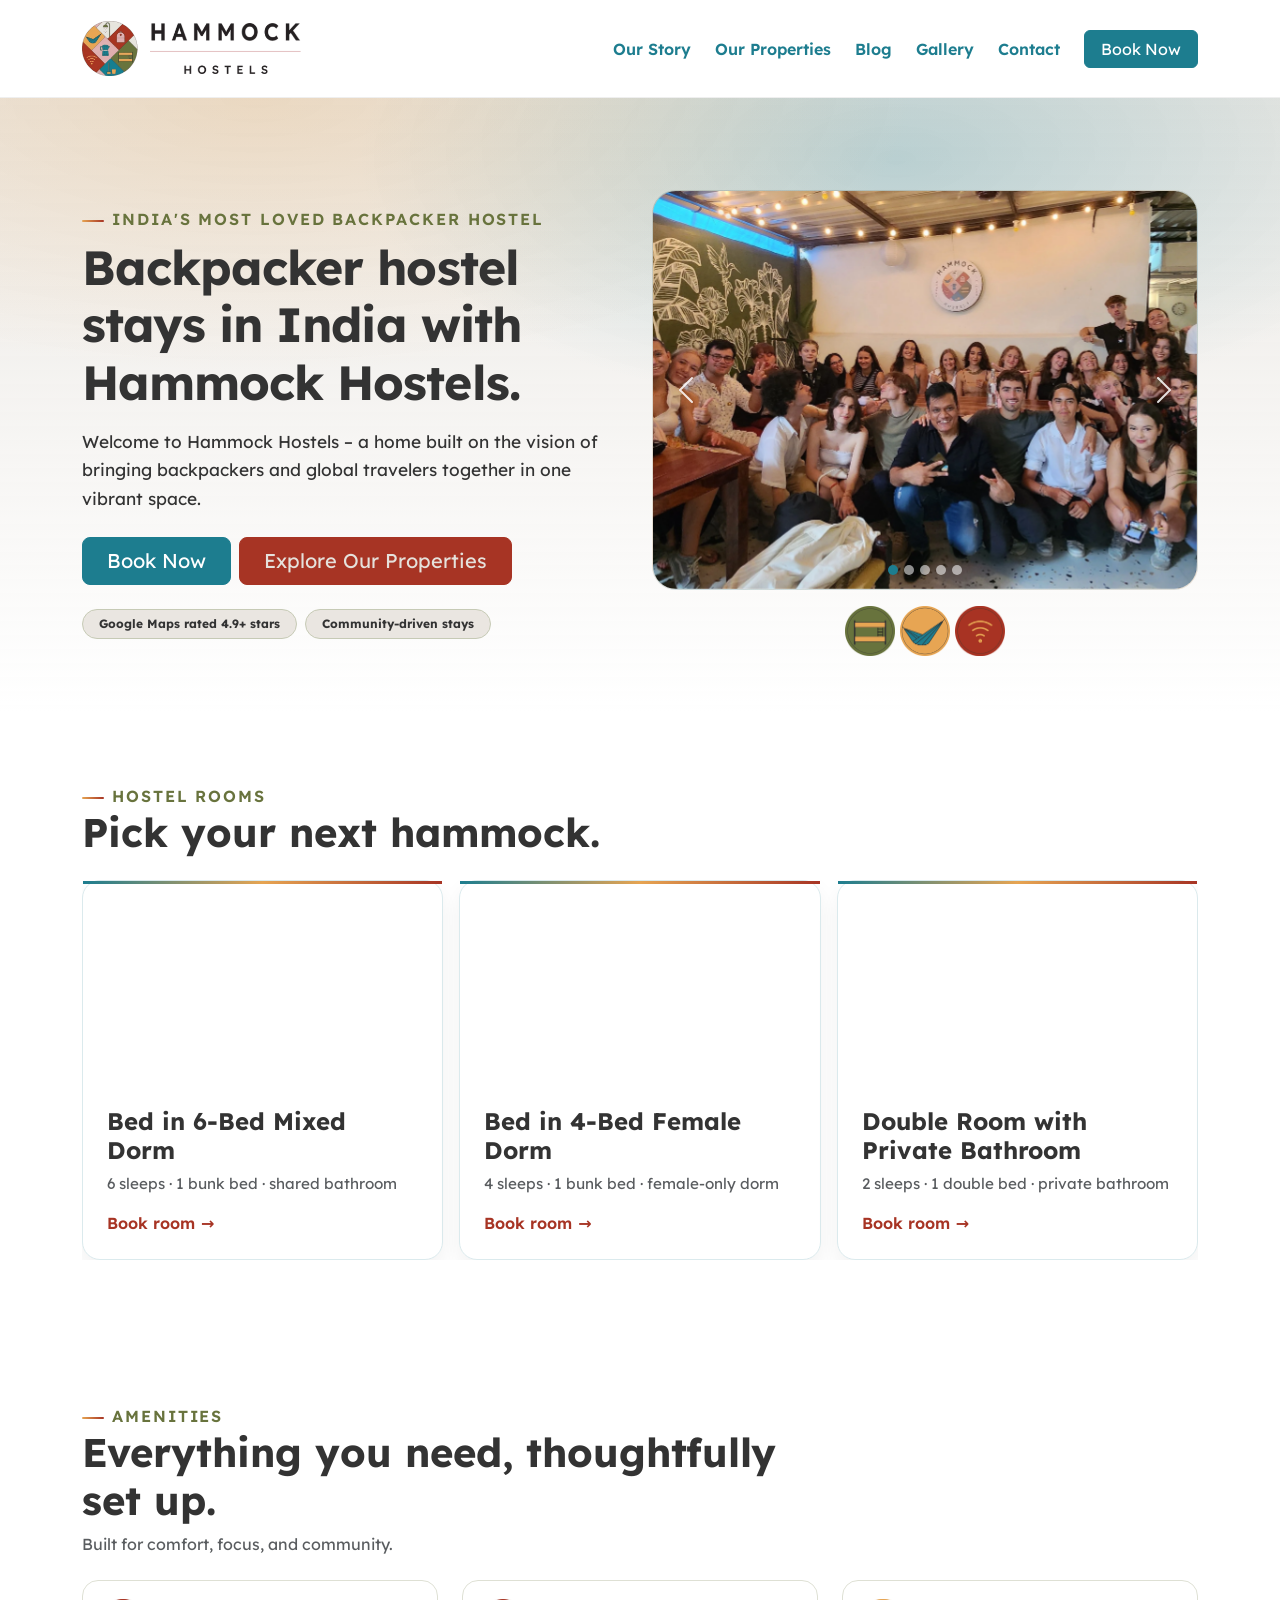
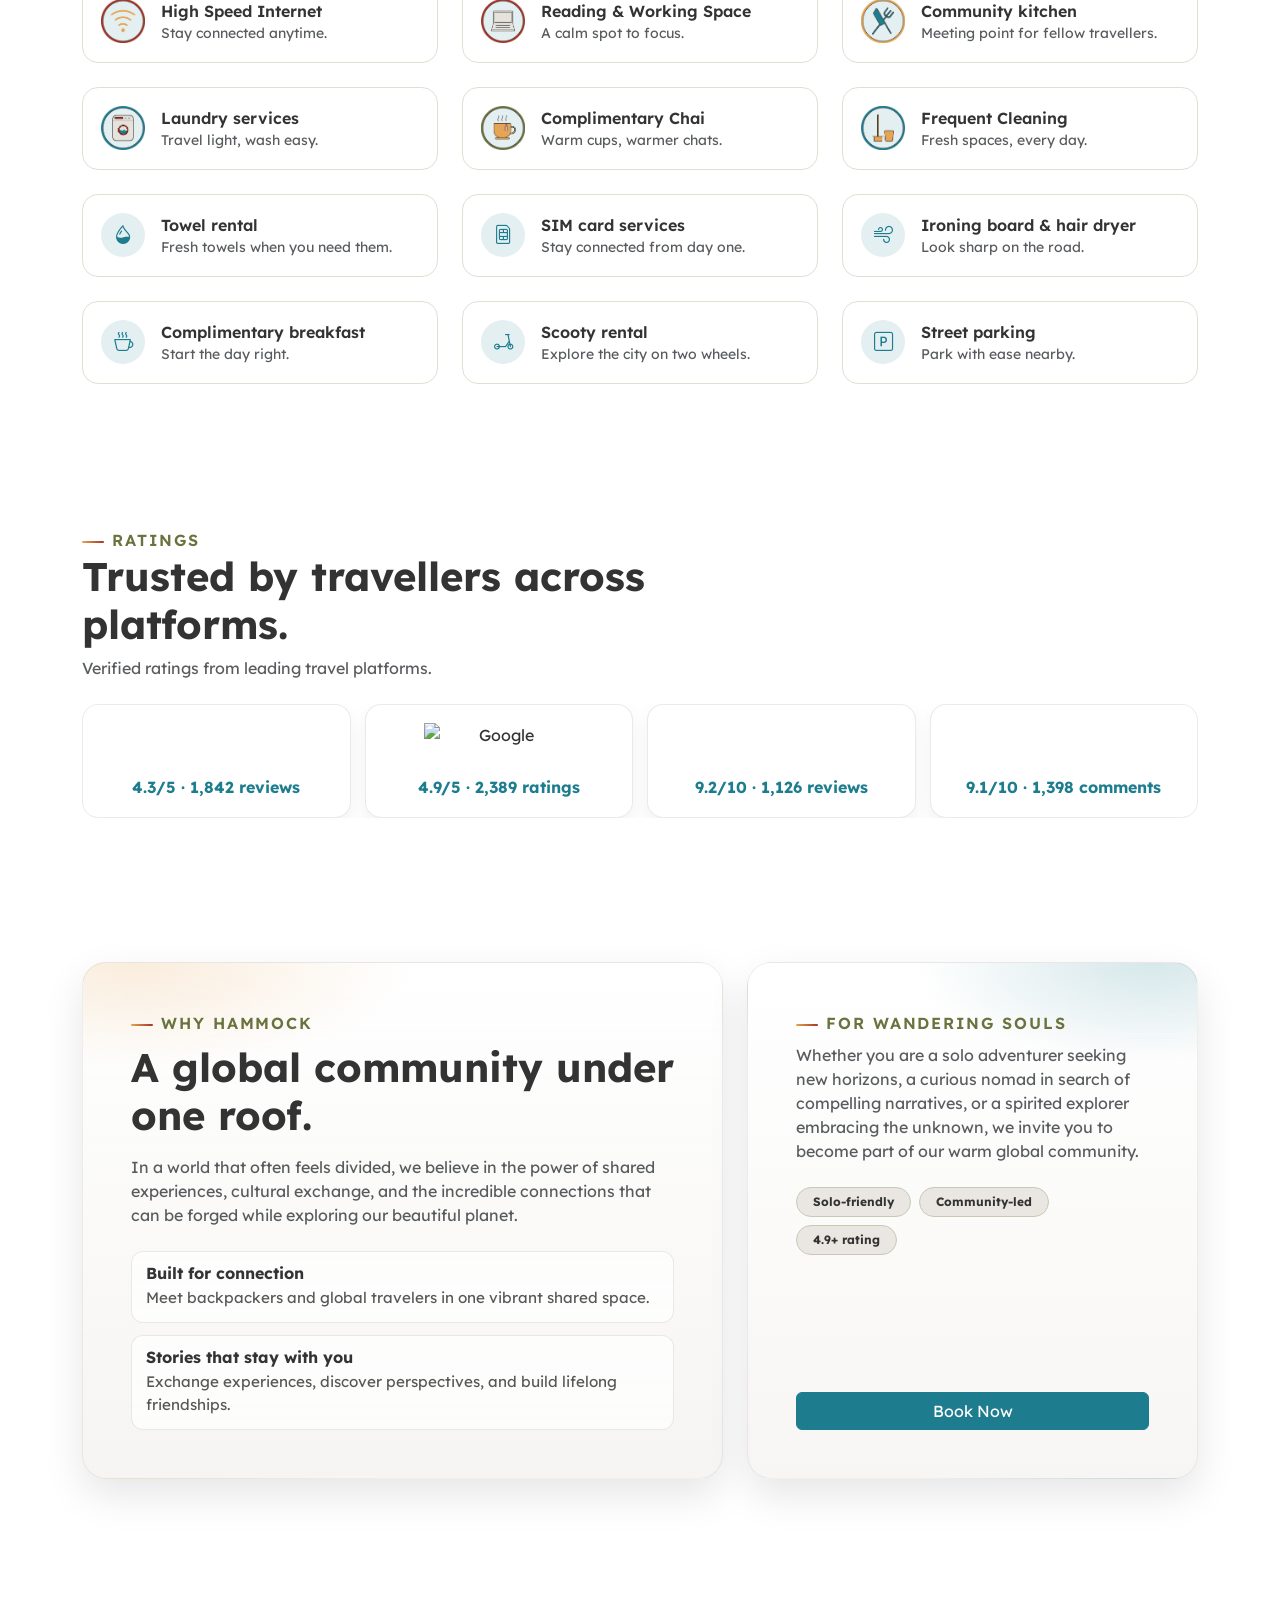
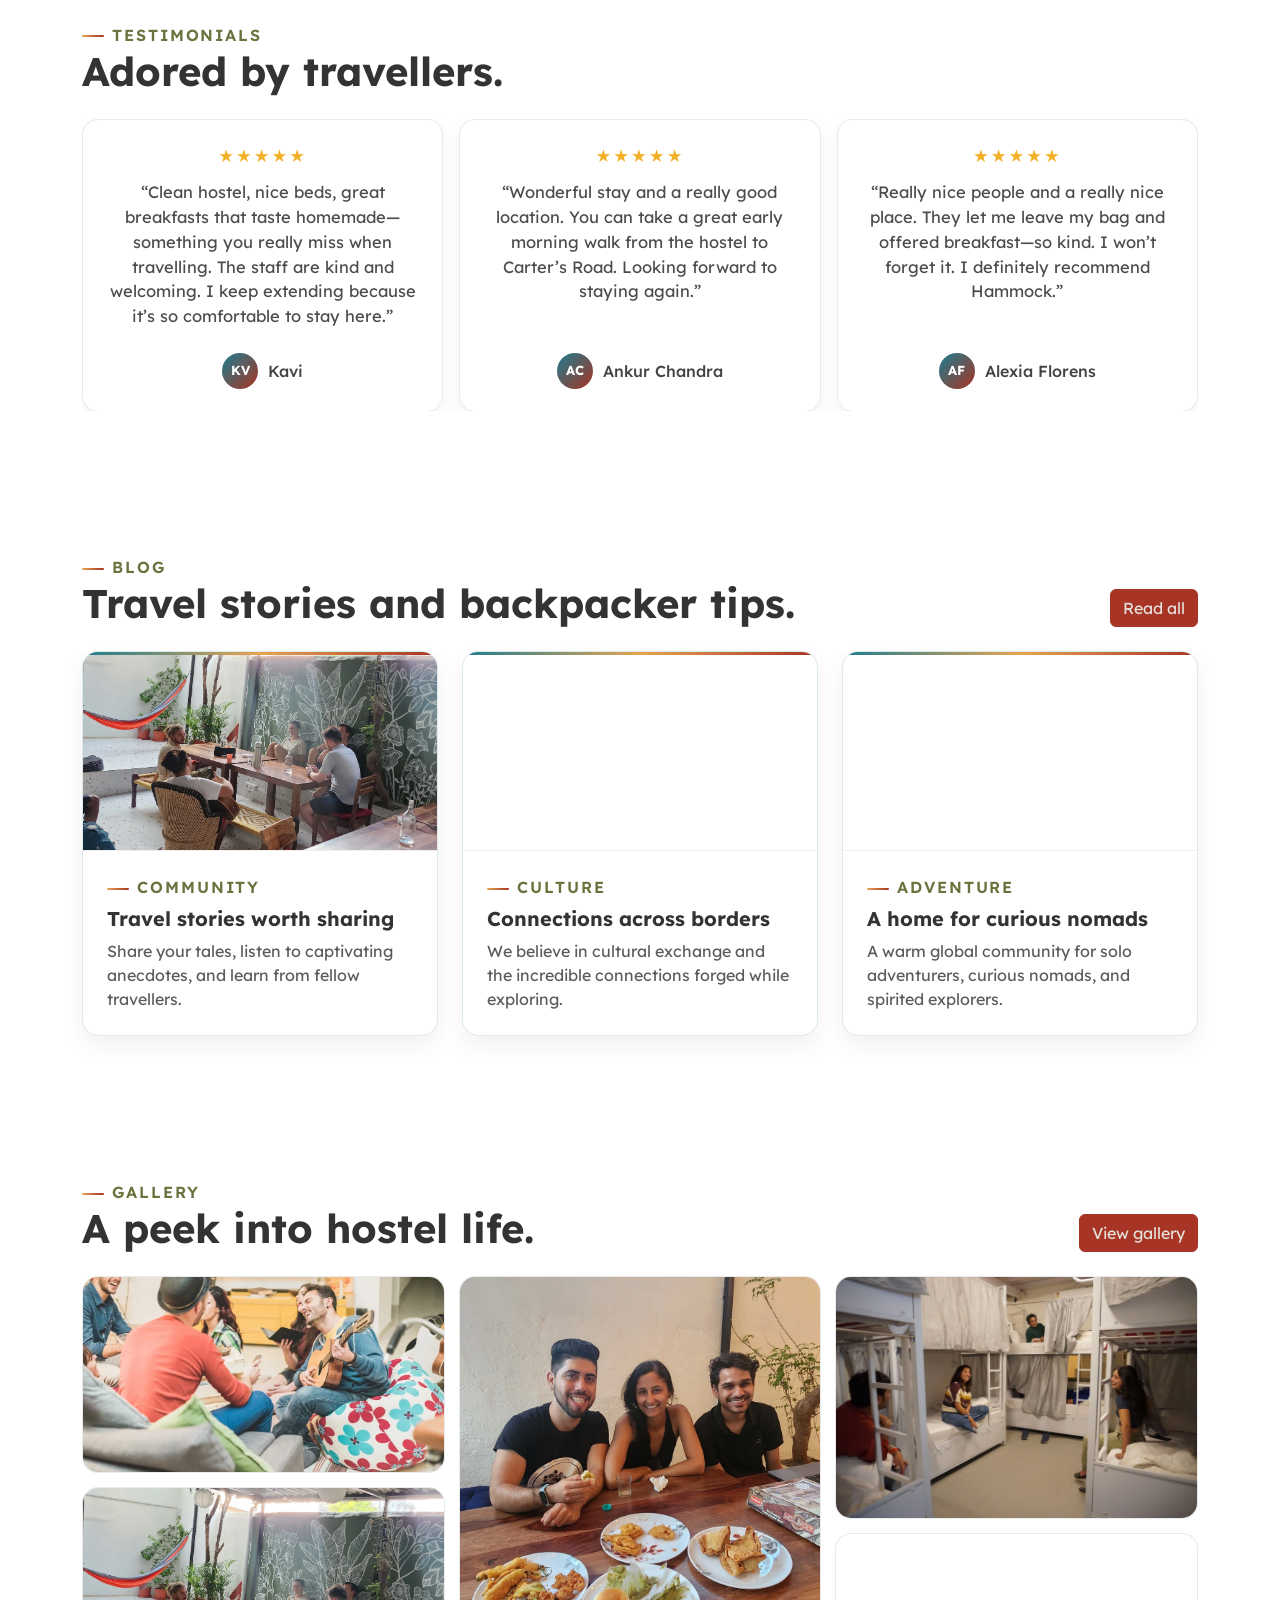
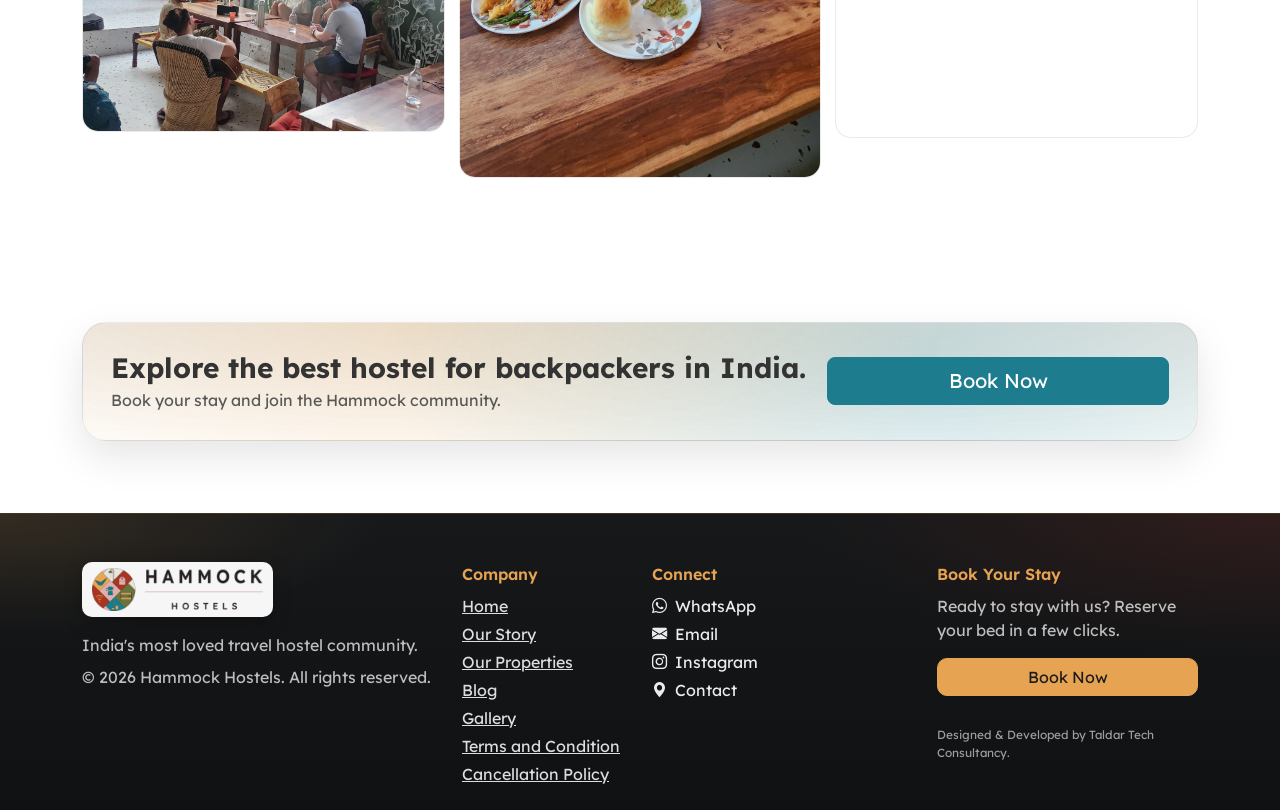
==== index.html @ 1f128ff5 "Implement testimonial slider in index.html for enhanced user engagement; update style.css with new s" ====
<!doctype html>
<html lang="en">
  <head>
    <meta charset="utf-8" />
    <meta name="viewport" content="width=device-width, initial-scale=1" />
    <title>Hammock Hostels | Backpacker Hostel in India</title>
    <meta name="description" content="Stay at Hammock Hostels in India for clean rooms, social spaces, fast Wi-Fi, and a vibrant backpacker community in Jaipur and Mumbai." />

    <link rel="canonical" href="https://hammockhostels.com/" />
    <meta name="robots" content="index, follow" />
    <meta name="author" content="Hammock Hostels" />
    <meta property="og:title" content="Hammock Hostels | Backpacker Hostel in India" />
    <meta property="og:description" content="Stay at Hammock Hostels in India for clean rooms, social spaces, fast Wi-Fi, and a vibrant backpacker community in Jaipur and Mumbai." />
    <meta property="og:type" content="website" />
    <meta property="og:url" content="https://hammockhostels.com/index.html" />
    <meta property="og:image" content="https://hammockhostels.com/assets/logo/hammock-logo-without-letter.png" />
    <meta property="og:site_name" content="Hammock Hostels" />
    <meta name="twitter:card" content="summary_large_image" />
    <meta name="twitter:title" content="Hammock Hostels | Backpacker Hostel in India" />
    <meta name="twitter:description" content="Stay at Hammock Hostels in India for clean rooms, social spaces, fast Wi-Fi, and a vibrant backpacker community in Jaipur and Mumbai." />
    <meta name="twitter:image" content="https://hammockhostels.com/assets/logo/hammock-logo-without-letter.png" />
    <link rel="preload" as="image" href="assets/images/hammock-01.webp" type="image/webp" />


    <link rel="icon" href="assets/logo/hammock-logo-without-letter.png" />
    <link href="https://cdn.jsdelivr.net/npm/bootstrap@5.3.3/dist/css/bootstrap.min.css" rel="stylesheet" />
    <link href="https://cdn.jsdelivr.net/npm/bootstrap-icons@1.11.3/font/bootstrap-icons.min.css" rel="stylesheet" />
    <link href="assets/css/style.css" rel="stylesheet" />
  </head>
  <body class="home-page">
    <nav class="navbar navbar-expand-lg navbar-glass sticky-top">
      <div class="container">
        <a class="navbar-brand d-flex align-items-center gap-2" href="index.html">
          <img loading="lazy" decoding="async" class="brand-logo" src="assets/logo/hammock-logo.png" alt="Hammock Hostels" />
        </a>
        <button class="navbar-toggler" type="button" data-bs-toggle="collapse" data-bs-target="#nav">
          <span class="navbar-toggler-icon"></span>
        </button>
        <div id="nav" class="collapse navbar-collapse">
          <ul class="navbar-nav ms-auto align-items-lg-center gap-lg-2">
            <li class="nav-item"><a class="nav-link" data-nav href="about.html">Our Story</a></li>
            <li class="nav-item"><a class="nav-link" data-nav href="properties.html">Our Properties</a></li>
            <li class="nav-item"><a class="nav-link" data-nav href="blog.html">Blog</a></li>
            <li class="nav-item"><a class="nav-link" data-nav href="gallery.html">Gallery</a></li>
            <li class="nav-item"><a class="nav-link" data-nav href="contact.html">Contact</a></li>
            <li class="nav-item ms-lg-2">
              <a class="btn btn-primary px-3" data-book-now href="https://live.ipms247.com/booking/book-rooms-hammockhostels">Book Now</a>
            </li>
          </ul>
        </div>
      </div>
    </nav>

    <header class="hero">
      <div class="container">
        <div class="row g-4 align-items-center">
          <div class="col-lg-6">
            <div class="section-heading">
              <div class="section-kicker mb-2">India's most loved backpacker hostel</div>
              <h1 class="display-5 fw-bold display-hero mb-3">Backpacker hostel stays in India with Hammock Hostels.</h1>
              <div class="hero-intro mb-4">
                <p class="lead mb-3">
                  Welcome to Hammock Hostels – a home built on the vision of bringing backpackers and global travelers together in one vibrant space.
                </p>
              </div>
              <div class="d-flex flex-wrap gap-2">
                <a class="btn btn-primary btn-lg px-4" data-book-now href="https://live.ipms247.com/booking/book-rooms-hammockhostels">Book Now</a>
                <a class="btn btn-outline-primary btn-lg px-4" href="properties.html">Explore Our Properties</a>
              </div>
              <div class="d-flex flex-wrap gap-2 mt-4">
                <span class="badge rounded-pill badge-soft px-3 py-2">Google Maps rated 4.9+ stars</span>
                <span class="badge rounded-pill badge-soft px-3 py-2">Community-driven stays</span>
              </div>
            </div>
          </div>
          <div class="col-lg-6">
            <div class="hero-media hero-media-carousel">
              <div
                id="heroCarousel"
                class="carousel slide carousel-fade hero-carousel"
                data-hero-carousel
                data-bs-ride="carousel"
                data-bs-interval="5000"
                data-bs-pause="hover"
              >
                <div class="carousel-indicators">
                  <button type="button" data-bs-target="#heroCarousel" data-bs-slide-to="0" class="active" aria-current="true" aria-label="Slide 1"></button>
                  <button type="button" data-bs-target="#heroCarousel" data-bs-slide-to="1" aria-label="Slide 2"></button>
                  <button type="button" data-bs-target="#heroCarousel" data-bs-slide-to="2" aria-label="Slide 3"></button>
                  <button type="button" data-bs-target="#heroCarousel" data-bs-slide-to="3" aria-label="Slide 4"></button>
                  <button type="button" data-bs-target="#heroCarousel" data-bs-slide-to="4" aria-label="Slide 5"></button>
                </div>
                <div class="carousel-inner">
                  <div class="carousel-item active">
                    <img loading="eager" fetchpriority="high" decoding="async" src="assets/images/hammock-01.webp" alt="Travelers at Hammock Hostels common area" />
                  </div>
                  <div class="carousel-item">
                    <img loading="lazy" decoding="async" src="assets/images/hammock-02.webp" alt="Social spaces at Hammock Hostels" />
                  </div>
                  <div class="carousel-item">
                    <img loading="lazy" decoding="async" src="assets/images/hammock-06.webp" alt="Community moments at Hammock Hostels" />
                  </div>
                  <div class="carousel-item">
                    <img loading="lazy" decoding="async" src="assets/images/hammock-14.webp" alt="Backpacker stay at Hammock Hostels Mumbai" />
                  </div>
                  <div class="carousel-item">
                    <img loading="lazy" decoding="async" src="assets/images/hammock-12.webp" alt="Hammock Hostels Jaipur property" />
                  </div>
                </div>
                <button class="carousel-control-prev" type="button" data-bs-target="#heroCarousel" data-bs-slide="prev" aria-label="Previous slide">
                  <span class="carousel-control-prev-icon" aria-hidden="true"></span>
                </button>
                <button class="carousel-control-next" type="button" data-bs-target="#heroCarousel" data-bs-slide="next" aria-label="Next slide">
                  <span class="carousel-control-next-icon" aria-hidden="true"></span>
                </button>
              </div>
            </div>
            <div class="hero-icons">
              <img loading="lazy" decoding="async" src="assets/icons/logo-pack/Asset_11-94598e03-cb6a-4541-b129-468616b7a096.png" alt="" aria-hidden="true" />
              <img loading="lazy" decoding="async" src="assets/icons/logo-pack/Asset_9-e69c7429-95c8-4aff-b048-982363dd1287.png" alt="" aria-hidden="true" />
              <img loading="lazy" decoding="async" src="assets/icons/logo-pack/Asset_1-8004dfca-614c-4bbd-b723-f529a4e9897b.png" alt="" aria-hidden="true" />
            </div>
          </div>
        </div>
      </div>
    </header>

    <section class="section">
      <div class="container">
        <div class="section-heading mb-4">
          <div class="section-kicker">Hostel rooms</div>
          <h2 class="h1 fw-bold mb-0">Pick your next hammock.</h2>
        </div>
        <!--
          FEATURED ROOM CARD (template)
          Duplicate a .room-slide block inside .room-track to add more room types.
          Update: image, title, meta line, and booking link.
        -->
        <div class="room-slider" data-room-slider>
          <div class="room-track">
            <div class="room-slide">
              <article class="card card-soft featured-room-card h-100">
                <div class="property-thumb featured-room-media">
                  <img loading="lazy" decoding="async" src="assets/images/hammock-03.webp" alt="Bed in 6-Bed Mixed Dorm at Hammock Hostels" />
                </div>
                <div class="card-body p-4 d-flex flex-column">
                  <h3 class="h4 fw-bold mb-2">Bed in 6-Bed Mixed Dorm</h3>
                  <p class="featured-room-meta text-muted mb-3">6 sleeps · 1 bunk bed · shared bathroom</p>
                  <div class="mt-auto">
                    <a class="featured-room-link" data-book-now href="https://live.ipms247.com/booking/book-rooms-hammockhostels">Book room</a>
                  </div>
                </div>
              </article>
            </div>
            <div class="room-slide">
              <article class="card card-soft featured-room-card h-100">
                <div class="property-thumb featured-room-media">
                  <img loading="lazy" decoding="async" src="assets/images/hammock-16.webp" alt="Bed in 4-Bed Female Dorm at Hammock Hostels" />
                </div>
                <div class="card-body p-4 d-flex flex-column">
                  <h3 class="h4 fw-bold mb-2">Bed in 4-Bed Female Dorm</h3>
                  <p class="featured-room-meta text-muted mb-3">4 sleeps · 1 bunk bed · female-only dorm</p>
                  <div class="mt-auto">
                    <a class="featured-room-link" data-book-now href="https://live.ipms247.com/booking/book-rooms-hammockhostels">Book room</a>
                  </div>
                </div>
              </article>
            </div>
            <div class="room-slide">
              <article class="card card-soft featured-room-card h-100">
                <div class="property-thumb featured-room-media">
                  <img loading="lazy" decoding="async" src="assets/images/hammock-17.webp" alt="Double Room with Private Bathroom at Hammock Hostels" />
                </div>
                <div class="card-body p-4 d-flex flex-column">
                  <h3 class="h4 fw-bold mb-2">Double Room with Private Bathroom</h3>
                  <p class="featured-room-meta text-muted mb-3">2 sleeps · 1 double bed · private bathroom</p>
                  <div class="mt-auto">
                    <a class="featured-room-link" data-book-now href="https://live.ipms247.com/booking/book-rooms-hammockhostels">Book room</a>
                  </div>
                </div>
              </article>
            </div>
            <div class="room-slide">
              <article class="card card-soft featured-room-card h-100">
                <div class="property-thumb featured-room-media">
                  <img loading="lazy" decoding="async" src="assets/images/hammock-04.webp" alt="Bed in 8-Bed Mixed Dorm at Hammock Hostels" />
                </div>
                <div class="card-body p-4 d-flex flex-column">
                  <h3 class="h4 fw-bold mb-2">Bed in 8-Bed Mixed Dorm</h3>
                  <p class="featured-room-meta text-muted mb-3">8 sleeps · 2 bunk beds · shared bathroom</p>
                  <div class="mt-auto">
                    <a class="featured-room-link" data-book-now href="https://live.ipms247.com/booking/book-rooms-hammockhostels">Book room</a>
                  </div>
                </div>
              </article>
            </div>
            <div class="room-slide">
              <article class="card card-soft featured-room-card h-100">
                <div class="property-thumb featured-room-media">
                  <img loading="lazy" decoding="async" src="assets/images/hammock-08.webp" alt="Twin Room with Shared Bathroom at Hammock Hostels" />
                </div>
                <div class="card-body p-4 d-flex flex-column">
                  <h3 class="h4 fw-bold mb-2">Twin Room with Shared Bathroom</h3>
                  <p class="featured-room-meta text-muted mb-3">2 sleeps · 2 twin beds · shared bathroom</p>
                  <div class="mt-auto">
                    <a class="featured-room-link" data-book-now href="https://live.ipms247.com/booking/book-rooms-hammockhostels">Book room</a>
                  </div>
                </div>
              </article>
            </div>
          </div>
        </div>
      </div>
    </section>

    <section class="section pt-0">
      <div class="container">
        <div class="section-heading mb-4">
          <div class="section-kicker">Amenities</div>
          <h2 class="h1 fw-bold mb-2">Everything you need, thoughtfully set up.</h2>
          <p class="text-muted mb-0">Built for comfort, focus, and community.</p>
        </div>
        <div class="row g-3 g-md-4">
          <div class="col-6 col-lg-4">
            <div class="icon-tile">
              <div class="d-flex gap-3">
                <div class="icon-circle"><img src="assets/icons/wifi.png" alt="" aria-hidden="true" /></div>
                <div>
                  <div class="fw-semibold">High Speed Internet</div>
                  <div class="text-muted small">Stay connected anytime.</div>
                </div>
              </div>
            </div>
          </div>
          <div class="col-6 col-lg-4">
            <div class="icon-tile">
              <div class="d-flex gap-3">
                <div class="icon-circle"><img src="assets/icons/laptop.png" alt="" aria-hidden="true" /></div>
                <div>
                  <div class="fw-semibold">Reading &amp; Working Space</div>
                  <div class="text-muted small">A calm spot to focus.</div>
                </div>
              </div>
            </div>
          </div>
          <div class="col-6 col-lg-4">
            <div class="icon-tile">
              <div class="d-flex gap-3">
                <div class="icon-circle"><img src="assets/icons/kitchen.png" alt="" aria-hidden="true" /></div>
                <div>
                  <div class="fw-semibold">Community kitchen</div>
                  <div class="text-muted small">Meeting point for fellow travellers.</div>
                </div>
              </div>
            </div>
          </div>
          <div class="col-6 col-lg-4">
            <div class="icon-tile">
              <div class="d-flex gap-3">
                <div class="icon-circle"><img src="assets/icons/washing.png" alt="" aria-hidden="true" /></div>
                <div>
                  <div class="fw-semibold">Laundry services</div>
                  <div class="text-muted small">Travel light, wash easy.</div>
                </div>
              </div>
            </div>
          </div>
          <div class="col-6 col-lg-4">
            <div class="icon-tile">
              <div class="d-flex gap-3">
                <div class="icon-circle"><img src="assets/icons/tea.png" alt="" aria-hidden="true" /></div>
                <div>
                  <div class="fw-semibold">Complimentary Chai</div>
                  <div class="text-muted small">Warm cups, warmer chats.</div>
                </div>
              </div>
            </div>
          </div>
          <div class="col-6 col-lg-4">
            <div class="icon-tile">
              <div class="d-flex gap-3">
                <div class="icon-circle"><img src="assets/icons/cleaning.png" alt="" aria-hidden="true" /></div>
                <div>
                  <div class="fw-semibold">Frequent Cleaning</div>
                  <div class="text-muted small">Fresh spaces, every day.</div>
                </div>
              </div>
            </div>
          </div>
          <div class="col-6 col-lg-4">
            <div class="icon-tile">
              <div class="d-flex gap-3">
                <div class="icon-circle" aria-hidden="true"><i class="bi bi-droplet-half"></i></div>
                <div>
                  <div class="fw-semibold">Towel rental</div>
                  <div class="text-muted small">Fresh towels when you need them.</div>
                </div>
              </div>
            </div>
          </div>
          <div class="col-6 col-lg-4">
            <div class="icon-tile">
              <div class="d-flex gap-3">
                <div class="icon-circle" aria-hidden="true"><i class="bi bi-sim"></i></div>
                <div>
                  <div class="fw-semibold">SIM card services</div>
                  <div class="text-muted small">Stay connected from day one.</div>
                </div>
              </div>
            </div>
          </div>
          <div class="col-6 col-lg-4">
            <div class="icon-tile">
              <div class="d-flex gap-3">
                <div class="icon-circle" aria-hidden="true"><i class="bi bi-wind"></i></div>
                <div>
                  <div class="fw-semibold">Ironing board &amp; hair dryer</div>
                  <div class="text-muted small">Look sharp on the road.</div>
                </div>
              </div>
            </div>
          </div>
          <div class="col-6 col-lg-4">
            <div class="icon-tile">
              <div class="d-flex gap-3">
                <div class="icon-circle" aria-hidden="true"><i class="bi bi-cup-hot"></i></div>
                <div>
                  <div class="fw-semibold">Complimentary breakfast</div>
                  <div class="text-muted small">Start the day right.</div>
                </div>
              </div>
            </div>
          </div>
          <div class="col-6 col-lg-4">
            <div class="icon-tile">
              <div class="d-flex gap-3">
                <div class="icon-circle" aria-hidden="true"><i class="bi bi-scooter"></i></div>
                <div>
                  <div class="fw-semibold">Scooty rental</div>
                  <div class="text-muted small">Explore the city on two wheels.</div>
                </div>
              </div>
            </div>
          </div>
          <div class="col-6 col-lg-4">
            <div class="icon-tile">
              <div class="d-flex gap-3">
                <div class="icon-circle" aria-hidden="true"><i class="bi bi-p-square"></i></div>
                <div>
                  <div class="fw-semibold">Street parking</div>
                  <div class="text-muted small">Park with ease nearby.</div>
                </div>
              </div>
            </div>
          </div>
        </div>
      </div>
    </section>

    <section class="section pt-0">
      <div class="container">
        <div class="section-heading mb-4">
          <div class="section-kicker">Ratings</div>
          <h2 class="h1 fw-bold mb-2">Trusted by travellers across platforms.</h2>
          <p class="text-muted mb-0">Verified ratings from leading travel platforms.</p>
        </div>
        <div class="rating-slider" data-rating-slider>
          <div class="rating-track">
            <article class="rating-item">
              <img loading="lazy" decoding="async" src="assets/rating/mmt.png" alt="MakeMyTrip" />
              <p><strong>4.3/5</strong> · 1,842 reviews</p>
            </article>
            <article class="rating-item">
              <img loading="lazy" decoding="async" src="assets/rating/google.png" alt="Google" />
              <p><strong>4.9/5</strong> · 2,389 ratings</p>
            </article>
            <article class="rating-item">
              <img loading="lazy" decoding="async" src="assets/rating/hw.png" alt="Hostelworld" />
              <p><strong>9.2/10</strong> · 1,126 reviews</p>
            </article>
            <article class="rating-item">
              <img loading="lazy" decoding="async" src="assets/rating/bookingcom.png" alt="Booking.com" />
              <p><strong>9.1/10</strong> · 1,398 comments</p>
            </article>
            <article class="rating-item">
              <img loading="lazy" decoding="async" src="assets/rating/agoda.png" alt="Agoda" />
              <p><strong>8.3/10</strong> · 972 reviews</p>
            </article>
            <article class="rating-item">
              <img loading="lazy" decoding="async" src="assets/rating/expedia.png" alt="Expedia" />
              <p><strong>9.6/10</strong> · 460 notes</p>
            </article>
            <article class="rating-item">
              <img loading="lazy" decoding="async" src="assets/rating/goibibo.png" alt="Goibibo" />
              <p><strong>4.7/5</strong> · 1,074 ratings</p>
            </article>
            <article class="rating-item">
              <img loading="lazy" decoding="async" src="assets/rating/tripadvisor.png" alt="Tripadvisor" />
              <p><strong>4.5/5</strong> · 836 reviews</p>
            </article>
          </div>
        </div>
      </div>
    </section>

    <section class="section pt-0">
      <div class="container">
        <div class="row g-4">
          <div class="col-lg-7">
            <div class="hero-card p-4 p-lg-5 why-hammock-main h-100">
              <div class="section-kicker mb-2">Why Hammock</div>
              <h2 class="h1 fw-bold mb-3">A global community under one roof.</h2>
              <p class="text-muted mb-4">
                In a world that often feels divided, we believe in the power of shared experiences, cultural exchange,
                and the incredible connections that can be forged while exploring our beautiful planet.
              </p>
              <div class="why-hammock-points">
                <div class="why-point">
                  <h3 class="h6 fw-bold mb-1">Built for connection</h3>
                  <p class="mb-0">Meet backpackers and global travelers in one vibrant shared space.</p>
                </div>
                <div class="why-point">
                  <h3 class="h6 fw-bold mb-1">Stories that stay with you</h3>
                  <p class="mb-0">Exchange experiences, discover perspectives, and build lifelong friendships.</p>
                </div>
              </div>
            </div>
          </div>
          <div class="col-lg-5">
            <div class="hero-card p-4 p-lg-5 why-hammock-side h-100 d-flex flex-column">
              <div class="section-kicker mb-2">For wandering souls</div>
              <p class="text-muted mb-4">
                Whether you are a solo adventurer seeking new horizons, a curious nomad in search of compelling narratives,
                or a spirited explorer embracing the unknown, we invite you to become part of our warm global community.
              </p>
              <div class="why-hammock-badges mb-4">
                <span class="badge rounded-pill badge-soft px-3 py-2">Solo-friendly</span>
                <span class="badge rounded-pill badge-soft px-3 py-2">Community-led</span>
                <span class="badge rounded-pill badge-soft px-3 py-2">4.9+ rating</span>
              </div>
              <div class="mt-auto">
                <a class="btn btn-primary w-100" data-book-now href="https://live.ipms247.com/booking/book-rooms-hammockhostels">Book Now</a>
              </div>
            </div>
          </div>
        </div>
      </div>
    </section>

    <section class="section pt-0">
      <div class="container">
        <div class="d-flex align-items-end justify-content-between gap-3 mb-4">
          <div class="section-heading">
            <div class="section-kicker">Testimonials</div>
            <h2 class="h1 fw-bold mb-0">Adored by travellers.</h2>
          </div>
        </div>
        <div class="testimonial-slider" data-testimonial-slider>
          <div class="testimonial-track">
            <article class="testimonial-slide">
              <div class="testimonial-card h-100">
                <div class="testimonial-stars" aria-label="5 out of 5 stars">★★★★★</div>
                <p class="testimonial-quote mb-4">“Clean hostel, nice beds, great breakfasts that taste homemade—something you really miss when travelling. The staff are kind and welcoming. I keep extending because it’s so comfortable to stay here.”</p>
                <div class="testimonial-person">
                  <span class="testimonial-avatar">KV</span>
                  <span class="testimonial-name">Kavi</span>
                </div>
              </div>
            </article>
            <article class="testimonial-slide">
              <div class="testimonial-card h-100">
                <div class="testimonial-stars" aria-label="5 out of 5 stars">★★★★★</div>
                <p class="testimonial-quote mb-4">“Wonderful stay and a really good location. You can take a great early morning walk from the hostel to Carter’s Road. Looking forward to staying again.”</p>
                <div class="testimonial-person">
                  <span class="testimonial-avatar">AC</span>
                  <span class="testimonial-name">Ankur Chandra</span>
                </div>
              </div>
            </article>
            <article class="testimonial-slide">
              <div class="testimonial-card h-100">
                <div class="testimonial-stars" aria-label="5 out of 5 stars">★★★★★</div>
                <p class="testimonial-quote mb-4">“Really nice people and a really nice place. They let me leave my bag and offered breakfast—so kind. I won’t forget it. I definitely recommend Hammock.”</p>
                <div class="testimonial-person">
                  <span class="testimonial-avatar">AF</span>
                  <span class="testimonial-name">Alexia Florens</span>
                </div>
              </div>
            </article>
            <article class="testimonial-slide">
              <div class="testimonial-card h-100">
                <div class="testimonial-stars" aria-label="5 out of 5 stars">★★★★★</div>
                <p class="testimonial-quote mb-4">“Perfect for solo travellers. Met people from five countries in one evening at the common area. Felt safe, clean, and genuinely social without being loud.”</p>
                <div class="testimonial-person">
                  <span class="testimonial-avatar">SM</span>
                  <span class="testimonial-name">Sarah Mitchell</span>
                </div>
              </div>
            </article>
            <article class="testimonial-slide">
              <div class="testimonial-card h-100">
                <div class="testimonial-stars" aria-label="5 out of 5 stars">★★★★★</div>
                <p class="testimonial-quote mb-4">“Beds are comfy, Wi-Fi is fast, and the kitchen is a real meeting point. Staff helped me plan a day trip to Amer Fort—super helpful team.”</p>
                <div class="testimonial-person">
                  <span class="testimonial-avatar">MR</span>
                  <span class="testimonial-name">Marco Rossi</span>
                </div>
              </div>
            </article>
            <article class="testimonial-slide">
              <div class="testimonial-card h-100">
                <div class="testimonial-stars" aria-label="5 out of 5 stars">★★★★★</div>
                <p class="testimonial-quote mb-4">“Stayed in Jaipur for a week and loved the vibe. Chai in the morning, easy check-in, and a calm reading corner when I needed to work remotely.”</p>
                <div class="testimonial-person">
                  <span class="testimonial-avatar">PS</span>
                  <span class="testimonial-name">Priya Sharma</span>
                </div>
              </div>
            </article>
            <article class="testimonial-slide">
              <div class="testimonial-card h-100">
                <div class="testimonial-stars" aria-label="5 out of 5 stars">★★★★★</div>
                <p class="testimonial-quote mb-4">“One of the best hostel experiences in India. Spotless dorms, thoughtful amenities, and a team that actually cares about guests. Will book again.”</p>
                <div class="testimonial-person">
                  <span class="testimonial-avatar">JL</span>
                  <span class="testimonial-name">James Liu</span>
                </div>
              </div>
            </article>
            <article class="testimonial-slide">
              <div class="testimonial-card h-100">
                <div class="testimonial-stars" aria-label="5 out of 5 stars">★★★★★</div>
                <p class="testimonial-quote mb-4">“Great value for Mumbai. Close to the coast, easy to meet fellow backpackers, and laundry service saved my trip after a long train journey.”</p>
                <div class="testimonial-person">
                  <span class="testimonial-avatar">EV</span>
                  <span class="testimonial-name">Elena Vasquez</span>
                </div>
              </div>
            </article>
          </div>
        </div>
      </div>
    </section>

    <section class="section pt-0">
      <div class="container">
        <div class="d-flex align-items-end justify-content-between gap-3 mb-4">
          <div class="section-heading">
            <div class="section-kicker">Blog</div>
            <h2 class="h1 fw-bold mb-0">Travel stories and backpacker tips.</h2>
          </div>
          <a class="btn btn-outline-primary d-none d-md-inline-flex" href="blog.html">Read all</a>
        </div>
        <div class="row g-4">
          <div class="col-md-4">
            <a class="blog-preview-link" href="blog-wandering-souls.html">
              <article class="card card-soft h-100 blog-preview-card">
                <div class="blog-thumb">
                  <img loading="lazy" decoding="async" src="assets/images/hammock-03.webp" alt="Community blog preview" />
                </div>
                <div class="card-body p-4">
                  <div class="section-kicker mb-2">Community</div>
                  <h3 class="h5 fw-bold">Travel stories worth sharing</h3>
                  <p class="text-muted mb-0">Share your tales, listen to captivating anecdotes, and learn from fellow travellers.</p>
                </div>
              </article>
            </a>
          </div>
          <div class="col-md-4">
            <a class="blog-preview-link" href="blog-shared-experiences.html">
              <article class="card card-soft h-100 blog-preview-card">
                <div class="blog-thumb">
                  <img loading="lazy" decoding="async" src="assets/images/hammock-04.webp" alt="Culture blog preview" />
                </div>
                <div class="card-body p-4">
                  <div class="section-kicker mb-2">Culture</div>
                  <h3 class="h5 fw-bold">Connections across borders</h3>
                  <p class="text-muted mb-0">We believe in cultural exchange and the incredible connections forged while exploring.</p>
                </div>
              </article>
            </a>
          </div>
          <div class="col-md-4">
            <a class="blog-preview-link" href="blog-stories-worth-telling.html">
              <article class="card card-soft h-100 blog-preview-card">
                <div class="blog-thumb">
                  <img loading="lazy" decoding="async" src="assets/images/hammock-05.webp" alt="Adventure blog preview" />
                </div>
                <div class="card-body p-4">
                  <div class="section-kicker mb-2">Adventure</div>
                  <h3 class="h5 fw-bold">A home for curious nomads</h3>
                  <p class="text-muted mb-0">A warm global community for solo adventurers, curious nomads, and spirited explorers.</p>
                </div>
              </article>
            </a>
          </div>
        </div>
        <div class="d-md-none mt-4">
          <a class="btn btn-outline-primary w-100" href="blog.html">Read all posts</a>
        </div>
      </div>
    </section>

    <section class="section pt-0">
      <div class="container">
        <div class="d-flex align-items-end justify-content-between gap-3 mb-4">
          <div class="section-heading">
            <div class="section-kicker">Gallery</div>
            <h2 class="h1 fw-bold mb-0">A peek into hostel life.</h2>
          </div>
          <a class="btn btn-outline-primary d-none d-md-inline-flex" href="gallery.html">View gallery</a>
        </div>
        <div class="home-gallery-smart">
          <figure class="home-gallery-item">
            <a class="gallery-clickable" href="assets/images/hammock-02.webp" data-gallery-item data-gallery-group="home" data-gallery-alt="Hammock Hostels gallery moment">
              <img loading="lazy" decoding="async" src="assets/images/hammock-02.webp" alt="Hammock Hostels gallery moment" />
            </a>
          </figure>
          <figure class="home-gallery-item">
            <a class="gallery-clickable" href="assets/images/hammock-03.webp" data-gallery-item data-gallery-group="home" data-gallery-alt="Hammock Hostels gallery moment">
              <img loading="lazy" decoding="async" src="assets/images/hammock-03.webp" alt="Hammock Hostels gallery moment" />
            </a>
          </figure>
          <figure class="home-gallery-item">
            <a class="gallery-clickable" href="assets/images/hammock-05.webp" data-gallery-item data-gallery-group="home" data-gallery-alt="Hammock Hostels gallery moment">
              <img loading="lazy" decoding="async" src="assets/images/hammock-05.webp" alt="Hammock Hostels gallery moment" />
            </a>
          </figure>
          <figure class="home-gallery-item">
            <a class="gallery-clickable" href="assets/images/hammock-06.webp" data-gallery-item data-gallery-group="home" data-gallery-alt="Hammock Hostels gallery moment">
              <img loading="lazy" decoding="async" src="assets/images/hammock-06.webp" alt="Hammock Hostels gallery moment" />
            </a>
          </figure>
          <figure class="home-gallery-item">
            <a class="gallery-clickable" href="assets/images/hammock-04.webp" data-gallery-item data-gallery-group="home" data-gallery-alt="Hammock Hostels gallery moment">
              <img loading="lazy" decoding="async" src="assets/images/hammock-04.webp" alt="Hammock Hostels gallery moment" />
            </a>
          </figure>
        </div>
        <div class="d-md-none mt-4">
          <a class="btn btn-outline-primary w-100" href="gallery.html">View gallery</a>
        </div>
      </div>
    </section>

    <section class="section pt-0">
      <div class="container">
        <div class="cta-band">
          <div class="row g-3 align-items-center">
            <div class="col-lg-8">
              <h2 class="h3 fw-bold mb-1">Explore the best hostel for backpackers in India.</h2>
              <p class="text-muted mb-0">Book your stay and join the Hammock community.</p>
            </div>
            <div class="col-lg-4 text-lg-end">
              <a class="btn btn-primary btn-lg w-100 w-lg-auto px-4" data-book-now href="https://live.ipms247.com/booking/book-rooms-hammockhostels">Book Now</a>
            </div>
          </div>
        </div>
      </div>
    </section>
    <footer class="pt-5 pb-4">
      <div class="container">
        <div class="row g-4 align-items-start footer-grid">
          <div class="col-lg-4">
            <img loading="lazy" decoding="async" class="footer-logo" src="assets/logo/hammock-logo.png" alt="Hammock Hostels" />
            <p class="mt-3 mb-2 fineprint">India's most loved travel hostel community.</p>
            <p class="mb-0 fineprint">© <span data-current-year></span> Hammock Hostels. All rights reserved.</p>
          </div>

          <div class="col-6 col-md-4 col-lg-2">
            <div class="fw-semibold mb-2">Company</div>
            <div class="d-grid gap-1">
              <a href="index.html">Home</a>
              <a href="about.html">Our Story</a>
              <a href="properties.html">Our Properties</a>
              <a href="blog.html">Blog</a>
              <a href="gallery.html">Gallery</a>
              <a href="terms-and-conditions.html">Terms and Condition</a>
              <a href="cancellation-policy.html">Cancellation Policy</a>
            </div>
          </div>

          <div class="col-6 col-md-4 col-lg-3">
            <div class="fw-semibold mb-2">Connect</div>
            <div class="d-grid gap-1 footer-social-links">
              <a href="https://wa.me/+919152216941" target="_blank" rel="noopener noreferrer"><i class="bi bi-whatsapp me-2" aria-hidden="true"></i>WhatsApp</a>
              <a href="mailto:hello@hammockhostels.com"><i class="bi bi-envelope-fill me-2" aria-hidden="true"></i>Email</a>
              <a href="https://www.instagram.com/hammock.hostels?igsh=cXl5Z3djZmlzbGJj" target="_blank" rel="noopener noreferrer"><i class="bi bi-instagram me-2" aria-hidden="true"></i>Instagram</a>
              <a href="contact.html"><i class="bi bi-geo-alt-fill me-2" aria-hidden="true"></i>Contact</a>
            </div>
          </div>

          <div class="col-md-4 col-lg-3">
            <div class="fw-semibold mb-2">Book Your Stay</div>
            <p class="fineprint mb-3">Ready to stay with us? Reserve your bed in a few clicks.</p>
            <a class="btn btn-primary w-100" data-book-now href="https://live.ipms247.com/booking/book-rooms-hammockhostels">Book Now</a>
            <a class="fineprint d-inline-block text-decoration-none" href="https://taldartechconsultancy.com" target="_blank" rel="noopener noreferrer">Designed &amp; Developed by Taldar Tech Consultancy.</a>
          </div>
        </div>
      </div>
    </footer>

    <script src="https://cdn.jsdelivr.net/npm/bootstrap@5.3.3/dist/js/bootstrap.bundle.min.js"></script>
    <script src="assets/js/main.js"></script>
  </body>
</html>
---- assets/css/style.css ----
/* Hammock Hostels — static Bootstrap theme layer */

:root{
  --color-primary:#1D7D8F;
  --color-olive:#68733D;
  --color-rust:#A73424;
  --color-sand:#E6A452;
  --color-cream:#E5E1DB;
  --color-charcoal:#333333;

  --bs-body-color: var(--color-charcoal);
  --bs-body-bg: #fff;

  --shadow-soft: 0 16px 40px rgba(0,0,0,.10);
  --radius-lg: 24px;
  --radius-md: 16px;
  --radius-sm: 12px;
}

@font-face{
  font-family:"Lexend Deca";
  src:url("../fonts/lexend-deca/LexendDeca-Regular.ttf") format("truetype");
  font-weight:400;
  font-style:normal;
  font-display:swap;
}
@font-face{
  font-family:"Lexend Deca";
  src:url("../fonts/lexend-deca/LexendDeca-Medium.ttf") format("truetype");
  font-weight:500;
  font-style:normal;
  font-display:swap;
}
@font-face{
  font-family:"Lexend Deca";
  src:url("../fonts/lexend-deca/LexendDeca-SemiBold.ttf") format("truetype");
  font-weight:600;
  font-style:normal;
  font-display:swap;
}
@font-face{
  font-family:"Lexend Deca";
  src:url("../fonts/lexend-deca/LexendDeca-Bold.ttf") format("truetype");
  font-weight:700;
  font-style:normal;
  font-display:swap;
}

html, body{
  font-family:"Lexend Deca", system-ui, -apple-system, Segoe UI, Roboto, Arial, sans-serif;
}

a{ color: var(--color-primary); }
a:hover{ color: color-mix(in srgb, var(--color-primary) 85%, #000); }

.container-narrow{
  max-width: 1100px;
}

.brand-logo{
  height: 55px;
  width: auto;
  transition: transform .35s ease;
}
.brand-logo:hover{
  transform: translateY(-1px) scale(1.02);
}
@media (max-width: 575.98px){
  .brand-logo{
    height: 38px;
  }
  .navbar-brand{
    padding: 5px 10px;
  }
}

.navbar{
  --bs-navbar-padding-y: 1rem;
}
.navbar-glass{
  background: rgba(255,255,255,.86);
  backdrop-filter: blur(10px);
  border-bottom: 1px solid rgba(51,51,51,.08);
}
.navbar-glass .navbar-toggler{
  border-color: rgba(51,51,51,.18);
}
.navbar-glass .navbar-toggler:focus{
  box-shadow: 0 0 0 .2rem rgba(29,125,143,.18);
}
.navbar-glass .navbar-toggler-icon{
  background-image: url("data:image/svg+xml,%3csvg xmlns='http://www.w3.org/2000/svg' viewBox='0 0 30 30'%3e%3cpath stroke='rgba%2851,51,51,0.85%29' stroke-linecap='round' stroke-miterlimit='10' stroke-width='2' d='M4 7h22M4 15h22M4 23h22'/%3e%3c/svg%3e");
}
.navbar-nav .nav-link{
  color: var(--color-primary);
  font-weight: 600;
  transition: color .22s ease;
}
.navbar-nav .nav-link:hover{
  color: var(--color-rust);
}
.navbar-nav .nav-link.active{
  color: var(--color-rust);
}

.btn-primary{
  --bs-btn-bg: var(--color-primary);
  --bs-btn-border-color: var(--color-primary);
  --bs-btn-hover-bg: color-mix(in srgb, var(--color-primary) 85%, #000);
  --bs-btn-hover-border-color: color-mix(in srgb, var(--color-primary) 85%, #000);
  --bs-btn-active-bg: color-mix(in srgb, var(--color-primary) 75%, #000);
  --bs-btn-active-border-color: color-mix(in srgb, var(--color-primary) 75%, #000);
  transition: transform .22s ease, box-shadow .22s ease;
}

.btn-outline-primary{
  --bs-btn-bg: var(--color-rust);
  --bs-btn-color: var(--color-cream);
  --bs-btn-border-color: var(--color-rust);
  --bs-btn-hover-bg: color-mix(in srgb, var(--color-rust) 85%, #000);
  --bs-btn-hover-border-color: color-mix(in srgb, var(--color-rust) 85%, #000);
  transition: transform .22s ease, box-shadow .22s ease;
}
.btn-primary:hover,
.btn-outline-primary:hover{
  transform: translateY(-2px);
  box-shadow: 0 10px 20px rgba(0,0,0,.12);
}

.badge-soft{
  background: color-mix(in srgb, var(--color-cream) 82%, #fff);
  border: 1px solid color-mix(in srgb, var(--color-olive) 38%, #fff);
  color: var(--color-charcoal);
}

.section{
  padding: 72px 0;
}
@media (max-width: 991.98px){
  .section{ padding: 56px 0; }
}

/* Keep vertical rhythm consistent on every page/section */
.section.pt-0{
  padding-top: 72px !important;
}
@media (max-width: 991.98px){
  .section.pt-0{
    padding-top: 56px !important;
  }
}

.section-heading{
  max-width: 760px;
}
.section-kicker{
  letter-spacing: .12em;
  text-transform: uppercase;
  font-weight: 600;
  font-size: 1rem;
  color: var(--color-olive);
}
.section-kicker::before{
  content: "";
  display: inline-block;
  width: 22px;
  height: 2px;
  margin-right: 8px;
  vertical-align: middle;
  background: linear-gradient(90deg, var(--color-sand), var(--color-rust));
  border-radius: 999px;
}

.display-hero{
  letter-spacing: -0.02em;
}


.logo-cluster{
  display: flex;
  flex-wrap: wrap;
  gap: 10px;
}
.logo-chip{
  width: 56px;
  height: 56px;
  border-radius: 999px;
  border: 1px solid rgba(51,51,51,.14);
  box-shadow: 0 6px 14px rgba(0,0,0,.12);
  background: #fff;
  object-fit: cover;
}
.home-page .logo-chip{
  animation: logoFloat 6.5s ease-in-out infinite;
}
.home-page .logo-chip:nth-child(2){
  animation-delay: .6s;
}
.home-page .logo-chip:nth-child(3){
  animation-delay: 1.2s;
}

.home-page .hero{
  animation: heroFadeIn .9s ease-out both;
}
.home-page .hero-media:not(.hero-media-carousel){
  animation: mediaBreath 8s ease-in-out infinite;
}
.home-page .hero .btn{
  animation: buttonSoftIn .7s ease both;
  animation-delay: .25s;
}

.hero{
  padding: 92px 0 56px;
  background:
    radial-gradient(1200px 500px at 20% 0%, rgba(230,164,82,.24), transparent 55%),
    radial-gradient(900px 420px at 70% 10%, rgba(29,125,143,.25), transparent 60%),
    linear-gradient(180deg, rgba(229,225,219,.75), rgba(255,255,255,.92));
}
.hero-card{
  border-radius: var(--radius-lg);
  background: rgba(255,255,255,.85);
  border: 1px solid rgba(51,51,51,.08);
  box-shadow: var(--shadow-soft);
  overflow: hidden;
  transition: transform .3s ease, box-shadow .3s ease;
}
.hero-card:hover{
  transform: translateY(-4px);
  box-shadow: 0 20px 38px rgba(0,0,0,.14);
}
.hero-media{
  min-height: 360px;
  border-radius: var(--radius-lg);
  background: linear-gradient(135deg, rgba(29,125,143,.16), rgba(230,164,82,.14));
  border: 1px solid rgba(51,51,51,.08);
  overflow: hidden;
}
.hero-media picture{
  display: block;
  height: 100%;
}
.hero-media img{
  width: 100%;
  height: 100%;
  min-height: 360px;
  object-fit: cover;
  display: block;
  transition: transform .8s ease;
}
.hero-media:hover img{
  transform: scale(1.04);
}
.hero-media-carousel{
  position: relative;
  padding: 0;
  width: 100%;
  height: 400px;
  min-height: 360px;
}
.hero-carousel{
  position: absolute;
  inset: 0;
  width: 100%;
  height: 100%;
}
.hero-carousel .carousel-inner{
  position: relative;
  width: 100%;
  height: 100%;
}
.hero-carousel.carousel-fade .carousel-item{
  position: absolute;
  top: 0;
  left: 0;
  display: block;
  width: 100%;
  height: 100%;
  margin-right: 0;
  float: none;
}
.hero-carousel .carousel-item img{
  width: 100%;
  height: 100%;
  min-height: 0;
  object-fit: cover;
  object-position: center;
  display: block;
}
@media (max-width: 991.98px){
  .hero-media-carousel{
    height: 340px;
  }
}
@media (max-width: 575.98px){
  .hero-media-carousel{
    height: 280px;
    min-height: 280px;
  }
}
.hero-carousel .carousel-indicators{
  margin-bottom: 14px;
}
.hero-carousel .carousel-indicators [data-bs-target]{
  width: 10px;
  height: 10px;
  border-radius: 50%;
  border: 0;
  background-color: rgba(255,255,255,.55);
  opacity: 1;
}
.hero-carousel .carousel-indicators .active{
  background-color: var(--color-primary);
}
.hero-carousel .carousel-control-prev,
.hero-carousel .carousel-control-next{
  width: 12%;
  opacity: .85;
}
.hero-carousel .carousel-control-prev-icon,
.hero-carousel .carousel-control-next-icon{
  filter: drop-shadow(0 2px 6px rgba(0,0,0,.35));
}
.home-page .hero-media-carousel:hover .carousel-item.active img{
  transform: scale(1.04);
}
.hero-intro p{
  font-size: 1rem;
  line-height: 1.65;
}
.hero-intro .lead{
  font-size: 1.08rem;
}
.hero-icons{
  margin-top: 16px;
  display: flex;
  flex-wrap: wrap;
  gap: 5px;
  justify-content: center;
}
.hero-icons img{
  width: 50px;
  height: 50px;
  object-fit: contain;
  display: block;
}

.card-soft{
  border-radius: var(--radius-md);
  border: 1px solid color-mix(in srgb, var(--color-primary) 16%, #fff);
  box-shadow: 0 10px 24px rgba(0,0,0,.06);
  transition: transform .28s ease, box-shadow .28s ease;
  position: relative;
}
.card-soft::before{
  content: "";
  position: absolute;
  inset: 0 0 auto 0;
  height: 3px;
  background: linear-gradient(90deg, var(--color-primary), var(--color-sand), var(--color-rust));
}

.property-thumb{
  aspect-ratio: 16 / 9;
  overflow: hidden;
  border-bottom: 1px solid rgba(51,51,51,.08);
}
.property-thumb img{
  width: 100%;
  height: 100%;
  object-fit: cover;
  display: block;
  transition: transform .6s ease;
}
.card-soft:hover .property-thumb img{
  transform: scale(1.04);
}

/* Hosteller-inspired featured room cards (homepage) */
.featured-room-card{
  border-radius: 18px;
}
.featured-room-media{
  border-bottom: 0;
}
.featured-room-link{
  display: inline-flex;
  align-items: center;
  gap: 6px;
  font-weight: 600;
  color: var(--color-rust);
  text-decoration: none;
}
.featured-room-link::after{
  content: "→";
  transition: transform .22s ease;
}
.featured-room-link:hover::after{
  transform: translateX(2px);
}
.featured-room-meta{
  font-size: .95rem;
  line-height: 1.45;
}
.room-slider{
  overflow: hidden;
}
.room-slider .card-soft.reveal{
  opacity: 1;
  transform: none;
}
.room-track{
  display: flex;
  gap: 16px;
  will-change: transform;
}
.room-slide{
  flex: 0 0 calc((100% - 32px) / 3);
  min-width: 0;
}
.room-slide .featured-room-card{
  height: 100%;
}
@media (max-width: 991.98px){
  .room-slide{
    flex: 0 0 calc((100% - 16px) / 2);
  }
}
@media (max-width: 575.98px){
  .room-slide{
    flex: 0 0 100%;
  }
}

.blog-preview-link{
  display: block;
  text-decoration: none;
  color: inherit;
  height: 100%;
}
.blog-preview-link:hover{
  color: inherit;
}
.blog-preview-card{
  overflow: hidden;
}
.blog-thumb{
  aspect-ratio: 16 / 9;
  overflow: hidden;
  border-bottom: 1px solid rgba(51,51,51,.08);
}
.blog-thumb img{
  width: 100%;
  height: 100%;
  object-fit: cover;
  display: block;
  transition: transform .55s ease;
}
.blog-preview-link:hover .blog-thumb img{
  transform: scale(1.04);
}

.coming-soon-card{
  border-radius: 16px;
  background: linear-gradient(135deg, var(--color-primary), var(--color-sand));
  color: #f5f7fa;
  padding: 28px;
  box-shadow: 0 12px 28px rgba(18, 40, 61, .28);
  display: flex;
  flex-direction: column;
  justify-content: flex-start;
}
.coming-soon-kicker{
  font-size: .78rem;
  letter-spacing: .11em;
  text-transform: uppercase;
  font-weight: 600;
  color: rgba(255,255,255,.78);
  margin-bottom: 10px;
}
.coming-soon-card p{
  color: rgba(255,255,255,.88);
}
.coming-soon-cities{
  display: grid;
  gap: 8px;
}
.coming-soon-cities li{
  position: relative;
  padding-left: 12px;
  color: rgba(255,255,255,.95);
}
.coming-soon-cities li::before{
  content: "";
  position: absolute;
  left: 0;
  top: .58em;
  width: 5px;
  height: 5px;
  border-radius: 999px;
  background: color-mix(in srgb, var(--color-sand) 80%, #fff);
}
.coming-soon-card .btn-light{
  --bs-btn-bg: rgba(255,255,255,.9);
  --bs-btn-border-color: rgba(255,255,255,.9);
  --bs-btn-color: #1b2b3a;
  --bs-btn-hover-bg: #fff;
  --bs-btn-hover-border-color: #fff;
  --bs-btn-hover-color: #0d1d2e;
  align-self: flex-start;
  font-weight: 600;
}

.why-hammock-main{
  background:
    radial-gradient(480px 180px at 8% 0%, rgba(230,164,82,.20), transparent 58%),
    linear-gradient(180deg, rgba(255,255,255,.98), rgba(229,225,219,.35));
}
.why-hammock-side{
  background:
    radial-gradient(380px 160px at 90% 0%, rgba(29,125,143,.18), transparent 62%),
    linear-gradient(180deg, rgba(255,255,255,.98), rgba(229,225,219,.30));
}
.why-hammock-points{
  display: grid;
  gap: 12px;
}
.why-point{
  border: 1px solid rgba(51,51,51,.10);
  border-radius: 12px;
  padding: 12px 14px;
  background: rgba(255,255,255,.74);
}
.why-point p{
  color: var(--color-charcoal);
  opacity: .82;
  font-size: .95rem;
}
.why-hammock-badges{
  display: flex;
  flex-wrap: wrap;
  gap: 8px;
}

.rating-slider{
  overflow: hidden;
  border-radius: var(--radius-md);
}
.rating-track{
  display: flex;
  gap: 14px;
  will-change: transform;
}
.rating-item{
  flex: 0 0 calc((100% - 42px) / 4);
  background: #fff;
  border: 1px solid rgba(51,51,51,.10);
  border-radius: var(--radius-md);
  padding: 18px 16px;
  text-align: center;
  box-shadow: 0 8px 20px rgba(0,0,0,.06);
}
.rating-item img{
  width: 100%;
  max-width: 150px;
  height: 42px;
  object-fit: contain;
  display: block;
  margin: 0 auto 10px;
}
.rating-item h3{
  font-size: 1rem;
  font-weight: 600;
  margin-bottom: 4px;
}
.rating-item p{
  margin: 0;
  color: var(--color-primary);
  font-weight: 700;
}

.testimonial-slider{
  overflow: hidden;
}
.testimonial-track{
  display: flex;
  gap: 16px;
  will-change: transform;
}
.testimonial-slide{
  flex: 0 0 calc((100% - 32px) / 3);
  min-width: 0;
}
@media (max-width: 991.98px){
  .testimonial-slide{
    flex: 0 0 calc((100% - 16px) / 2);
  }
}
@media (max-width: 575.98px){
  .testimonial-slide{
    flex: 0 0 100%;
  }
}
.testimonial-card{
  background: #fff;
  border: 1px solid rgba(51,51,51,.10);
  border-radius: var(--radius-md);
  padding: 22px 20px;
  text-align: center;
  box-shadow: 0 8px 20px rgba(0,0,0,.05);
  display: flex;
  flex-direction: column;
  height: 100%;
}
.testimonial-stars{
  color: #f2b128;
  letter-spacing: 2px;
  font-size: 1.1rem;
  margin-bottom: 12px;
}
.testimonial-quote{
  color: rgba(51,51,51,.88);
  font-size: 1.03rem;
  line-height: 1.5;
}
.testimonial-person{
  display: flex;
  align-items: center;
  justify-content: center;
  gap: 10px;
  margin-top: auto;
  width: 100%;
}
.testimonial-avatar{
  width: 36px;
  height: 36px;
  border-radius: 999px;
  display: inline-flex;
  align-items: center;
  justify-content: center;
  font-size: .82rem;
  font-weight: 700;
  color: #fff;
  background: linear-gradient(135deg, var(--color-primary), var(--color-rust));
}
.testimonial-name{
  font-weight: 500;
  color: rgba(51,51,51,.92);
}
@media (max-width: 991.98px){
  .rating-item{
    flex-basis: calc((100% - 14px) / 2);
  }
}
@media (max-width: 575.98px){
  .rating-item{
    flex-basis: 100%;
  }
}
.card-soft:hover{
  transform: translateY(-5px);
  box-shadow: 0 18px 34px rgba(0,0,0,.12);
}

.icon-tile{
  border-radius: var(--radius-md);
  background: #fff;
  border: 1px solid color-mix(in srgb, var(--color-olive) 22%, #fff);
  padding: 18px;
  height: 100%;
  transition: transform .25s ease, box-shadow .25s ease;
}
.icon-tile:hover{
  transform: translateY(-4px);
  box-shadow: 0 14px 28px rgba(0,0,0,.10);
}
.icon-circle{
  width: 44px;
  height: 44px;
  border-radius: 999px;
  display: grid;
  place-items: center;
  background: color-mix(in srgb, var(--color-primary) 12%, #fff);
  color: var(--color-primary);
}
.icon-circle img{
  width: 100%;
  height: 100%;
  object-fit: cover;
}
.icon-circle i{
  font-size: 1.2rem;
  line-height: 1;
}

.cta-band{
  border-radius: var(--radius-lg);
  background:
    radial-gradient(1000px 420px at 30% 0%, rgba(230,164,82,.22), transparent 55%),
    radial-gradient(900px 380px at 75% 30%, rgba(29,125,143,.22), transparent 60%),
    linear-gradient(180deg, rgba(229,225,219,.65), rgba(255,255,255,.95));
  border: 1px solid rgba(51,51,51,.08);
  box-shadow: var(--shadow-soft);
  padding: 28px;
  transition: transform .3s ease;
}
.cta-band:hover{
  transform: translateY(-2px);
}

.gallery-grid{
  display: grid;
  gap: 14px;
  grid-template-columns: repeat(12, 1fr);
}
.gcell{
  border-radius: var(--radius-md);
  overflow: hidden;
  border: 1px solid rgba(51,51,51,.10);
  background: linear-gradient(135deg, rgba(104,115,61,.14), rgba(29,125,143,.12));
  min-height: 0;
  padding: 10px;
  display: flex;
  align-items: center;
  justify-content: center;
}
.gcell img{
  width: 100%;
  max-width: 100%;
  height: auto;
  max-height: 220px;
  min-height: 0;
  object-fit: contain;
  display: block;
  transition: transform .65s ease;
}
.gcell:hover img{
  transform: scale(1.05);
}
.gspan-6{ grid-column: span 6; }
.gspan-4{ grid-column: span 4; }
.gspan-8{ grid-column: span 8; }

/* Index preview gallery should fill tiles without blank space */
.gallery-grid--cover .gcell{
  padding: 0;
  min-height: 0;
  display: block;
}
.gallery-grid--cover .gcell img{
  width: 100%;
  max-width: none;
  height: auto;
  max-height: none;
  min-height: 0;
  object-fit: contain;
}

/* Homepage: smart gallery without crop or inner empty space */
.home-gallery-smart{
  column-count: 3;
  column-gap: 14px;
}
.home-gallery-item{
  margin: 0 0 14px;
  break-inside: avoid;
  border-radius: var(--radius-md);
  overflow: hidden;
  border: 1px solid rgba(51,51,51,.10);
  background: #fff;
}
.home-gallery-item img{
  width: 100%;
  height: auto;
  display: block;
}
.gallery-clickable{
  display: block;
  text-decoration: none;
  color: inherit;
  position: relative;
  overflow: hidden;
}
.gallery-clickable::before{
  content: "";
  position: absolute;
  inset: 0;
  background: linear-gradient(180deg, rgba(29,125,143,.12), rgba(29,125,143,.52));
  opacity: 0;
  transition: opacity .35s ease;
  z-index: 1;
}
.gallery-clickable::after{
  content: "";
  position: absolute;
  left: 50%;
  top: 50%;
  width: 54px;
  height: 54px;
  transform: translate(-50%, -50%) scale(.75);
  border: 2px solid rgba(255,255,255,.95);
  border-radius: 12px;
  opacity: 0;
  transition: opacity .35s ease, transform .35s ease;
  z-index: 2;
}
.gallery-clickable img{
  transition: transform .55s ease, filter .55s ease;
}
@media (hover: hover){
  .gallery-clickable:hover::before{
    opacity: 1;
  }
  .gallery-clickable:hover::after{
    opacity: 1;
    transform: translate(-50%, -50%) scale(1);
  }
  .gallery-clickable:hover img{
    transform: scale(1.05);
    filter: saturate(1.06);
  }
}
.gallery-clickable:focus-visible{
  outline: 3px solid color-mix(in srgb, var(--color-primary) 60%, #fff);
  outline-offset: 2px;
  border-radius: 10px;
}

.mobile-book-cta{
  display: none;
  position: fixed;
  left: 14px;
  right: 14px;
  bottom: calc(12px + env(safe-area-inset-bottom));
  z-index: 1080;
  text-align: center;
  text-decoration: none;
  font-weight: 700;
  color: #fff;
  background: var(--color-primary);
  border: 1px solid color-mix(in srgb, var(--color-primary) 82%, #000);
  border-radius: 12px;
  padding: 12px 14px;
  box-shadow: 0 12px 24px rgba(0,0,0,.24);
}
.mobile-book-cta:hover{
  color: #fff;
  background: color-mix(in srgb, var(--color-primary) 86%, #000);
}

/* Property comparison module */
.property-compare{
  border: 1px solid rgba(51,51,51,.10);
  border-radius: var(--radius-md);
  background: #fff;
  overflow: hidden;
}
.property-compare table{
  margin: 0;
}
.property-compare thead th{
  background: color-mix(in srgb, var(--color-cream) 78%, #fff);
  white-space: nowrap;
}
.property-compare th,
.property-compare td{
  padding: 12px 14px;
  vertical-align: middle;
}

/* Contact enhancements */
.contact-channel-grid{
  display: grid;
  grid-template-columns: repeat(3, minmax(0, 1fr));
  gap: 12px;
}
.contact-channel-link{
  display: flex;
  align-items: flex-start;
  gap: 12px;
  min-width: 0;
  padding: 14px 16px;
  border: 1px solid rgba(51,51,51,.10);
  border-radius: var(--radius-md);
  background: #fff;
  color: var(--color-charcoal);
  text-decoration: none;
  transition: border-color .2s ease, transform .2s ease, box-shadow .2s ease;
}
.contact-channel-link > span:not(.contact-channel-icon){
  flex: 1;
  min-width: 0;
}
.contact-channel-link .small{
  display: block;
  font-size: 0.82rem;
  line-height: 1.35;
  overflow-wrap: anywhere;
  word-break: break-word;
}
.contact-channel-link:hover{
  color: var(--color-primary);
  border-color: color-mix(in srgb, var(--color-primary) 35%, #fff);
  transform: translateY(-2px);
  box-shadow: 0 10px 24px rgba(29,125,143,.12);
}
.contact-channel-icon{
  display: inline-flex;
  align-items: center;
  justify-content: center;
  width: 42px;
  height: 42px;
  border-radius: 50%;
  background: color-mix(in srgb, var(--color-primary) 12%, #fff);
  color: var(--color-primary);
  font-size: 1.15rem;
  flex-shrink: 0;
}
.contact-property-card .contact-detail-list{
  margin: 0;
  padding-left: 1.1rem;
}
.contact-property-card .contact-detail-list li + li{
  margin-top: .45rem;
}
.contact-property-section{
  border-top: 1px solid rgba(51,51,51,.08);
}
.contact-property-section:first-of-type{
  border-top: 0;
}
.contact-property-map-wrap{
  height: 100%;
  min-height: 100%;
}
.contact-property-map-wrap .contact-map{
  min-height: 420px;
}
.contact-map{
  width: 100%;
  min-height: 360px;
  border: 0;
  border-radius: var(--radius-md);
}
@media (max-width: 767.98px){
  .contact-channel-grid{
    grid-template-columns: 1fr;
  }
}
.response-chip{
  display: inline-flex;
  align-items: center;
  gap: 8px;
  border: 1px solid rgba(51,51,51,.12);
  background: #fff;
  border-radius: 999px;
  padding: 8px 12px;
  font-size: .92rem;
}
@media (max-width: 991.98px){
  .mobile-book-cta{
    display: block;
  }
  body{
    padding-bottom: 82px;
  }
}
@media (max-width: 575.98px){
  .mobile-book-cta{
    left: 10px;
    right: 10px;
    bottom: calc(10px + env(safe-area-inset-bottom));
    padding: 11px 12px;
    font-size: .97rem;
    border-radius: 10px;
  }
  body{
    padding-bottom: 78px;
  }
}

@media (max-width: 991.98px){
  .home-gallery-smart{ column-count: 2; }
}
@media (max-width: 575.98px){
  .home-gallery-smart{ column-count: 1; }
}
@media (max-width: 991.98px){
  .gallery-grid{ grid-template-columns: repeat(6, 1fr); }
  .gspan-8{ grid-column: span 6; }
  .gspan-6{ grid-column: span 6; }
  .gspan-4{ grid-column: span 3; }
}
@media (max-width: 575.98px){
  .gallery-grid{ grid-template-columns: repeat(2, 1fr); }
  .gspan-4, .gspan-6, .gspan-8{ grid-column: span 2; }
}

footer{
  background:
    radial-gradient(700px 220px at 0% 0%, rgba(230,164,82,.14), transparent 55%),
    radial-gradient(800px 240px at 100% 0%, rgba(167,52,36,.18), transparent 60%),
    linear-gradient(180deg, #16181a, #0f1112);
  color: rgba(255,255,255,.82);
  border-top: 1px solid rgba(230,164,82,.24);
}
footer a{ color: rgba(255,255,255,.86); }
footer a:hover{ color: var(--color-sand); }
footer .fw-semibold{
  color: var(--color-sand);
}
footer .footer-social-links a{
  color: rgba(255,255,255,.92);
  text-decoration: none;
  display: inline-flex;
  align-items: center;
}
footer .footer-social-links a:hover{
  color: var(--color-cream);
  text-decoration: underline;
  text-underline-offset: 3px;
}
footer .footer-social-links i{
  font-size: .95rem;
}
footer a[href*="taldartechconsultancy.com"]{
  margin-top: 30px;
  font-size: .74rem;
  opacity: .82;
}
footer a[href*="taldartechconsultancy.com"]:hover{
  opacity: 1;
}
footer .btn-primary{
  --bs-btn-bg: var(--color-sand);
  --bs-btn-border-color: var(--color-sand);
  --bs-btn-color: #1b1b1b;
  --bs-btn-hover-bg: color-mix(in srgb, var(--color-sand) 82%, #000);
  --bs-btn-hover-border-color: color-mix(in srgb, var(--color-sand) 82%, #000);
  --bs-btn-hover-color: #fff;
}

.fineprint{
  color: rgba(255,255,255,.72);
}

.footer-logo{
  height: 55px;
  width: auto;
  background: rgba(255,255,255,.96);
  border-radius: 10px;
  padding: 6px 10px;
  display: inline-block;
  box-shadow: 0 6px 18px rgba(0,0,0,.25);
}
.footer-grid{
  row-gap: 1.5rem;
}
.footer-grid .btn{
  border-radius: 10px;
}
@media (max-width: 767.98px){
  .footer-grid .col-6{
    margin-top: .25rem;
  }
}

/* Gallery page: creative masonry without inner blank space */
.creative-gallery{
  column-count: 3;
  column-gap: 14px;
}
.creative-item{
  margin: 0 0 14px;
  break-inside: avoid;
  overflow: hidden;
  border-radius: var(--radius-md);
  border: 1px solid rgba(51,51,51,.10);
  box-shadow: 0 8px 20px rgba(0,0,0,.08);
  background: #fff;
  transition: transform .28s ease, box-shadow .28s ease;
}
.creative-item img{
  width: 100%;
  height: auto;
  display: block;
}

/* Shared gallery lightbox */
.gallery-lightbox{
  position: fixed;
  inset: 0;
  display: flex;
  background: rgba(10,12,14,.88);
  visibility: hidden;
  opacity: 0;
  align-items: center;
  justify-content: center;
  z-index: 1100;
  padding: 24px;
  transition: opacity .3s ease, visibility .3s ease;
}
.gallery-lightbox.is-open{
  visibility: visible;
  opacity: 1;
}
.gallery-lightbox-inner{
  width: 100%;
  height: 100%;
  position: relative;
  display: flex;
  flex-direction: column;
  align-items: center;
  justify-content: center;
  transform: translateY(14px) scale(.985);
  transition: transform .35s ease;
}
.gallery-lightbox.is-open .gallery-lightbox-inner{
  transform: translateY(0) scale(1);
}
.gallery-lightbox-image{
  width: auto;
  max-width: min(92vw, 1080px);
  max-height: 80vh;
  object-fit: contain;
  display: block;
  border-radius: 14px;
  background: #0f1112;
  border: 1px solid rgba(255,255,255,.14);
}
.gallery-lightbox-image.is-transitioning{
  transition: transform .34s ease, opacity .34s ease;
}
.gallery-lightbox-image.slide-out-next{
  transform: translateX(-28px);
  opacity: 0;
}
.gallery-lightbox-image.slide-in-next{
  transform: translateX(28px);
  opacity: 0;
}
.gallery-lightbox-image.slide-out-prev{
  transform: translateX(28px);
  opacity: 0;
}
.gallery-lightbox-image.slide-in-prev{
  transform: translateX(-28px);
  opacity: 0;
}
.gallery-lightbox-caption{
  position: fixed;
  left: 50%;
  bottom: 14px;
  transform: translateX(-50%);
  color: rgba(255,255,255,.92);
  text-align: center;
  font-size: .95rem;
}
.gallery-lightbox-close,
.gallery-lightbox-prev,
.gallery-lightbox-next{
  position: fixed;
  border: 0;
  border-radius: 999px;
  width: 40px;
  height: 40px;
  display: inline-flex;
  align-items: center;
  justify-content: center;
  color: #fff;
  background: rgba(0,0,0,.52);
}
.gallery-lightbox-close{
  top: 14px;
  right: 14px;
}
.gallery-lightbox-prev{
  left: 22px;
  top: 50%;
  transform: translateY(-50%);
}
.gallery-lightbox-next{
  right: 22px;
  top: 50%;
  transform: translateY(-50%);
}
.gallery-lightbox-close:hover,
.gallery-lightbox-prev:hover,
.gallery-lightbox-next:hover{
  background: rgba(0,0,0,.72);
}
@media (max-width: 767.98px){
  .gallery-lightbox{
    padding: 14px;
  }
  .gallery-lightbox-close{
    top: 10px;
    right: 10px;
  }
  .gallery-lightbox-prev{
    left: 10px;
  }
  .gallery-lightbox-next{
    right: 10px;
  }
}
.creative-item:nth-child(3n+1){
  transform: rotate(-.65deg);
}
.creative-item:nth-child(3n+2){
  transform: rotate(.5deg);
}
.creative-item:hover{
  transform: translateY(-5px) rotate(0deg);
  box-shadow: 0 16px 28px rgba(0,0,0,.14);
}

/* Enhanced FAQ UI (About page) */
.faq-accordion .accordion-item{
  border: 1px solid color-mix(in srgb, var(--color-primary) 20%, #fff);
  border-radius: 14px;
  overflow: hidden;
  background: #fff;
  box-shadow: 0 8px 20px rgba(0,0,0,.05);
}
.faq-accordion .accordion-item + .accordion-item{
  margin-top: 12px;
}
.faq-accordion .accordion-button{
  font-weight: 600;
  color: var(--color-charcoal);
  background: linear-gradient(180deg, rgba(255,255,255,.98), rgba(229,225,219,.28));
  padding: 16px 18px;
}
.faq-accordion .accordion-button:not(.collapsed){
  color: var(--color-primary);
  background: linear-gradient(180deg, rgba(29,125,143,.10), rgba(29,125,143,.04));
  box-shadow: inset 0 -1px 0 rgba(29,125,143,.18);
}
.faq-accordion .accordion-button:focus{
  box-shadow: 0 0 0 .2rem rgba(29,125,143,.18);
}
.faq-accordion .accordion-button::after{
  background-size: 1rem;
  opacity: .9;
}
.faq-accordion .accordion-body{
  padding: 16px 18px 18px;
  color: rgba(51,51,51,.86);
  line-height: 1.65;
}

@media (max-width: 991.98px){
  .creative-gallery{ column-count: 2; }
}
@media (max-width: 575.98px){
  .creative-gallery{ column-count: 1; }
}

/* Scroll reveal animation */
.reveal{
  opacity: 0;
  transform: translateY(20px);
  transition: opacity .65s ease, transform .65s ease;
  transition-delay: var(--reveal-delay, 0ms);
}
.reveal.in-view{
  opacity: 1;
  transform: translateY(0);
}

@keyframes logoFloat{
  0%, 100%{ transform: translateY(0); }
  50%{ transform: translateY(-5px); }
}
@keyframes mediaBreath{
  0%, 100%{ transform: translateY(0); }
  50%{ transform: translateY(-4px); }
}
@keyframes heroFadeIn{
  from{
    opacity: 0;
    transform: translateY(10px);
  }
  to{
    opacity: 1;
    transform: translateY(0);
  }
}
@keyframes buttonSoftIn{
  from{
    opacity: 0;
    transform: translateY(8px);
  }
  to{
    opacity: 1;
    transform: translateY(0);
  }
}

@media (prefers-reduced-motion: reduce){
  .brand-logo,
  .btn-primary,
  .btn-outline-primary,
  .hero-card,
  .hero-media img,
  .card-soft,
  .icon-tile,
  .cta-band,
  .gcell img,
  .reveal,
  .logo-chip,
  .hero,
  .hero-media,
  .hero-media-carousel,
  .hero-carousel .carousel-item.active img,
  .hero .btn,
  .mobile-book-cta{
    transition: none !important;
    animation: none !important;
    transform: none !important;
    opacity: 1 !important;
  }
  .hero-carousel.carousel-fade .carousel-item{
    transition: none !important;
  }
}
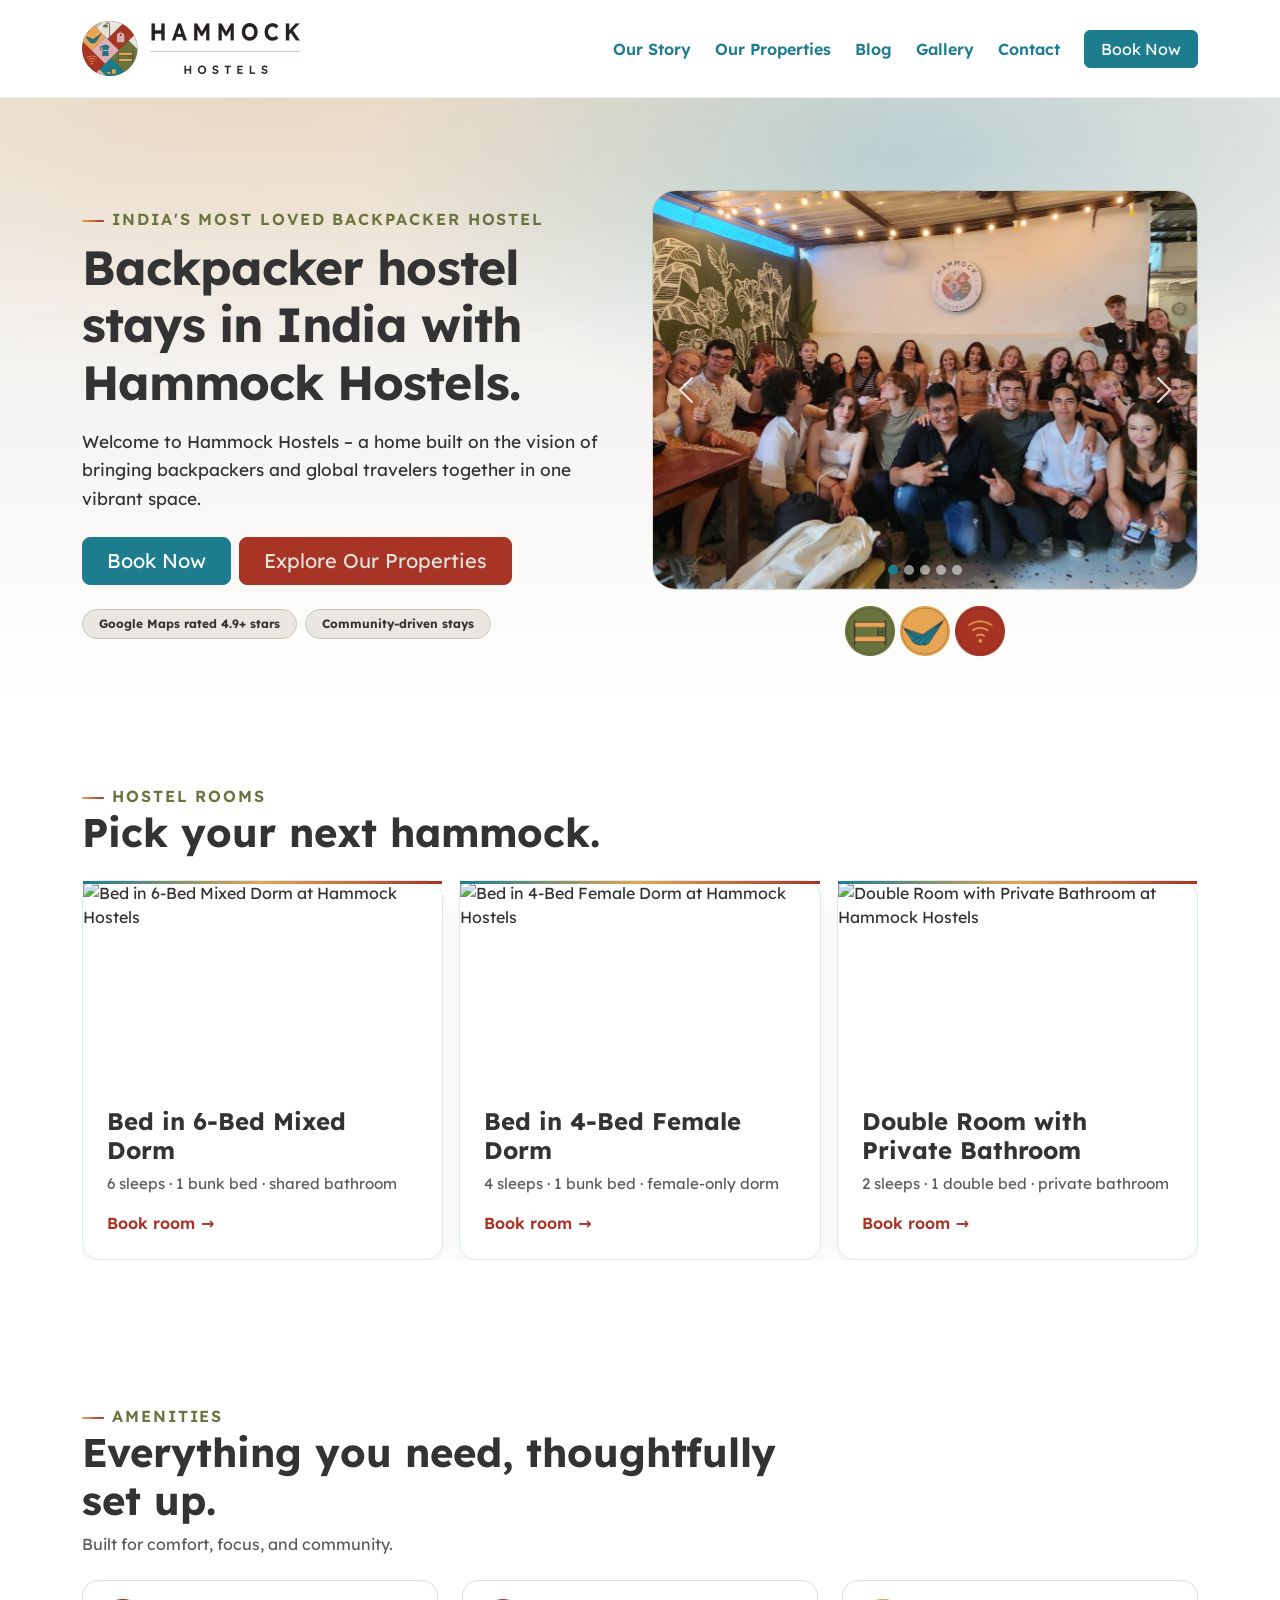
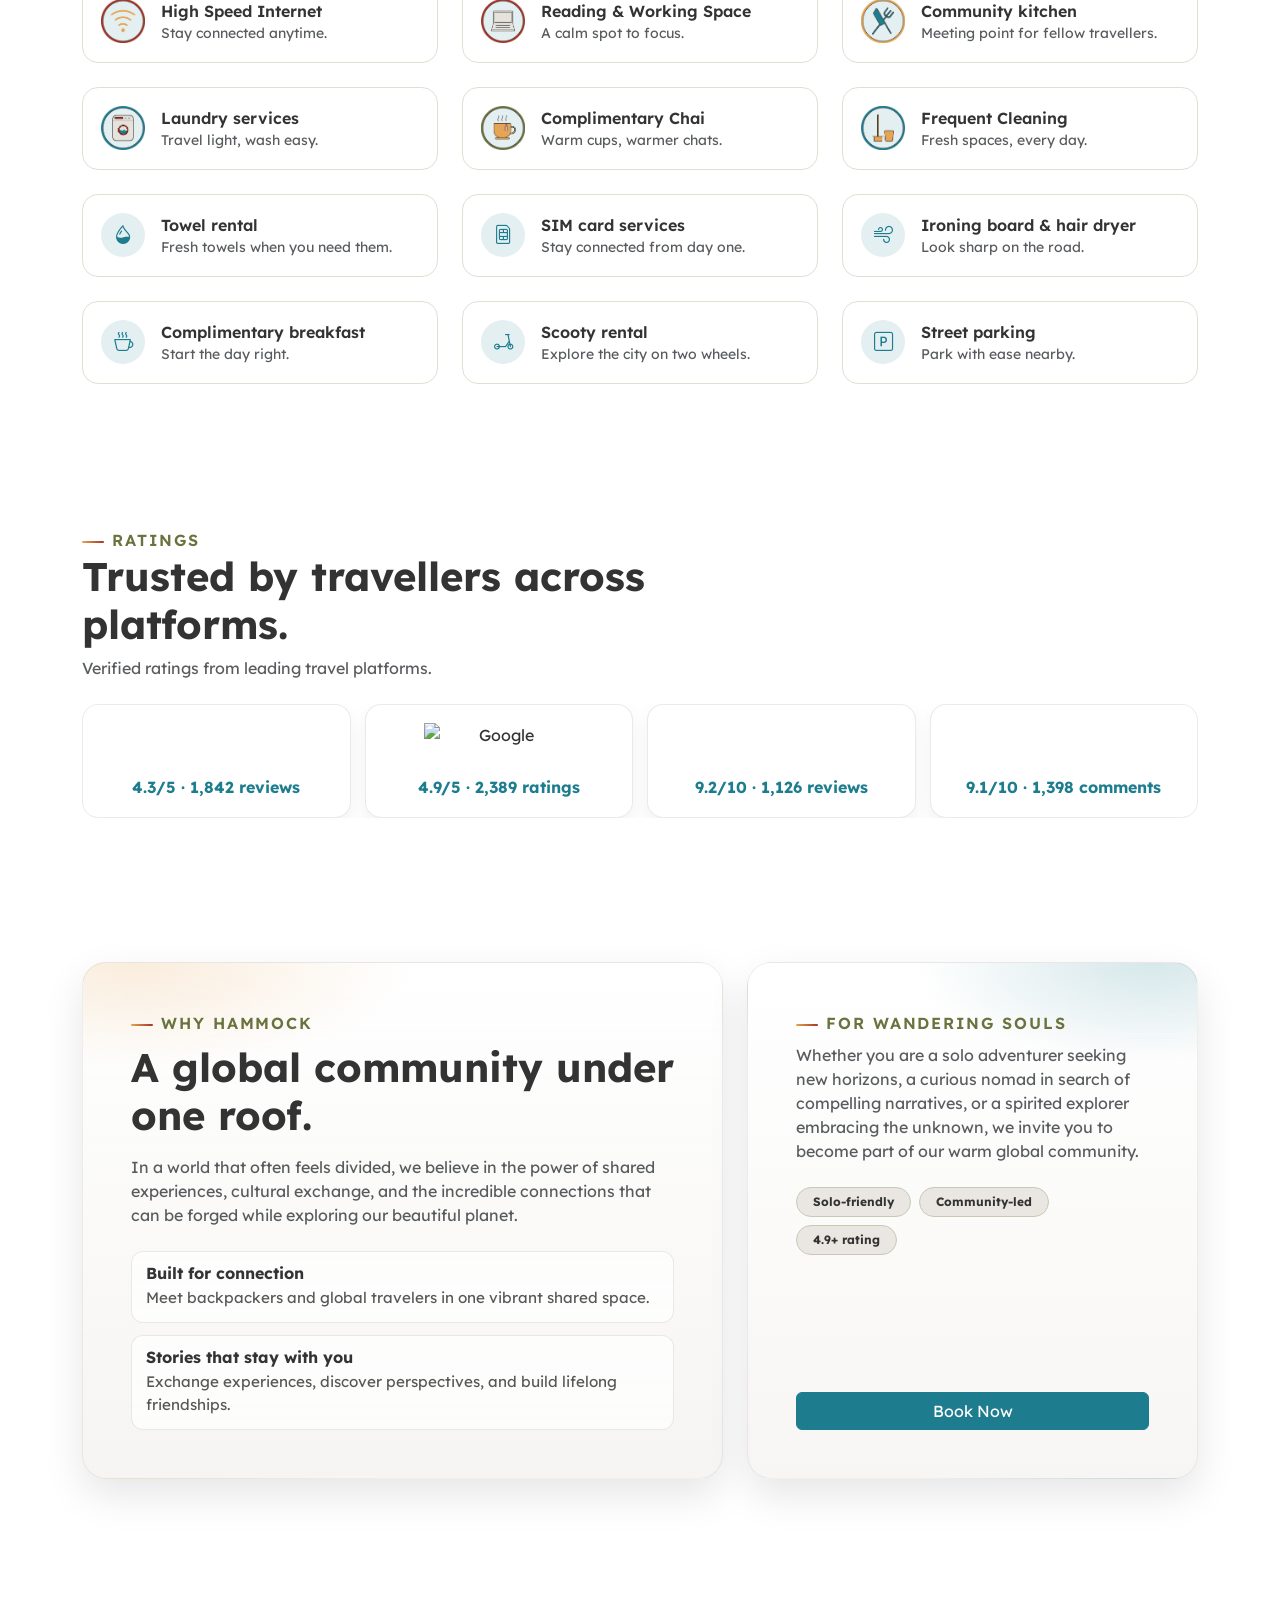
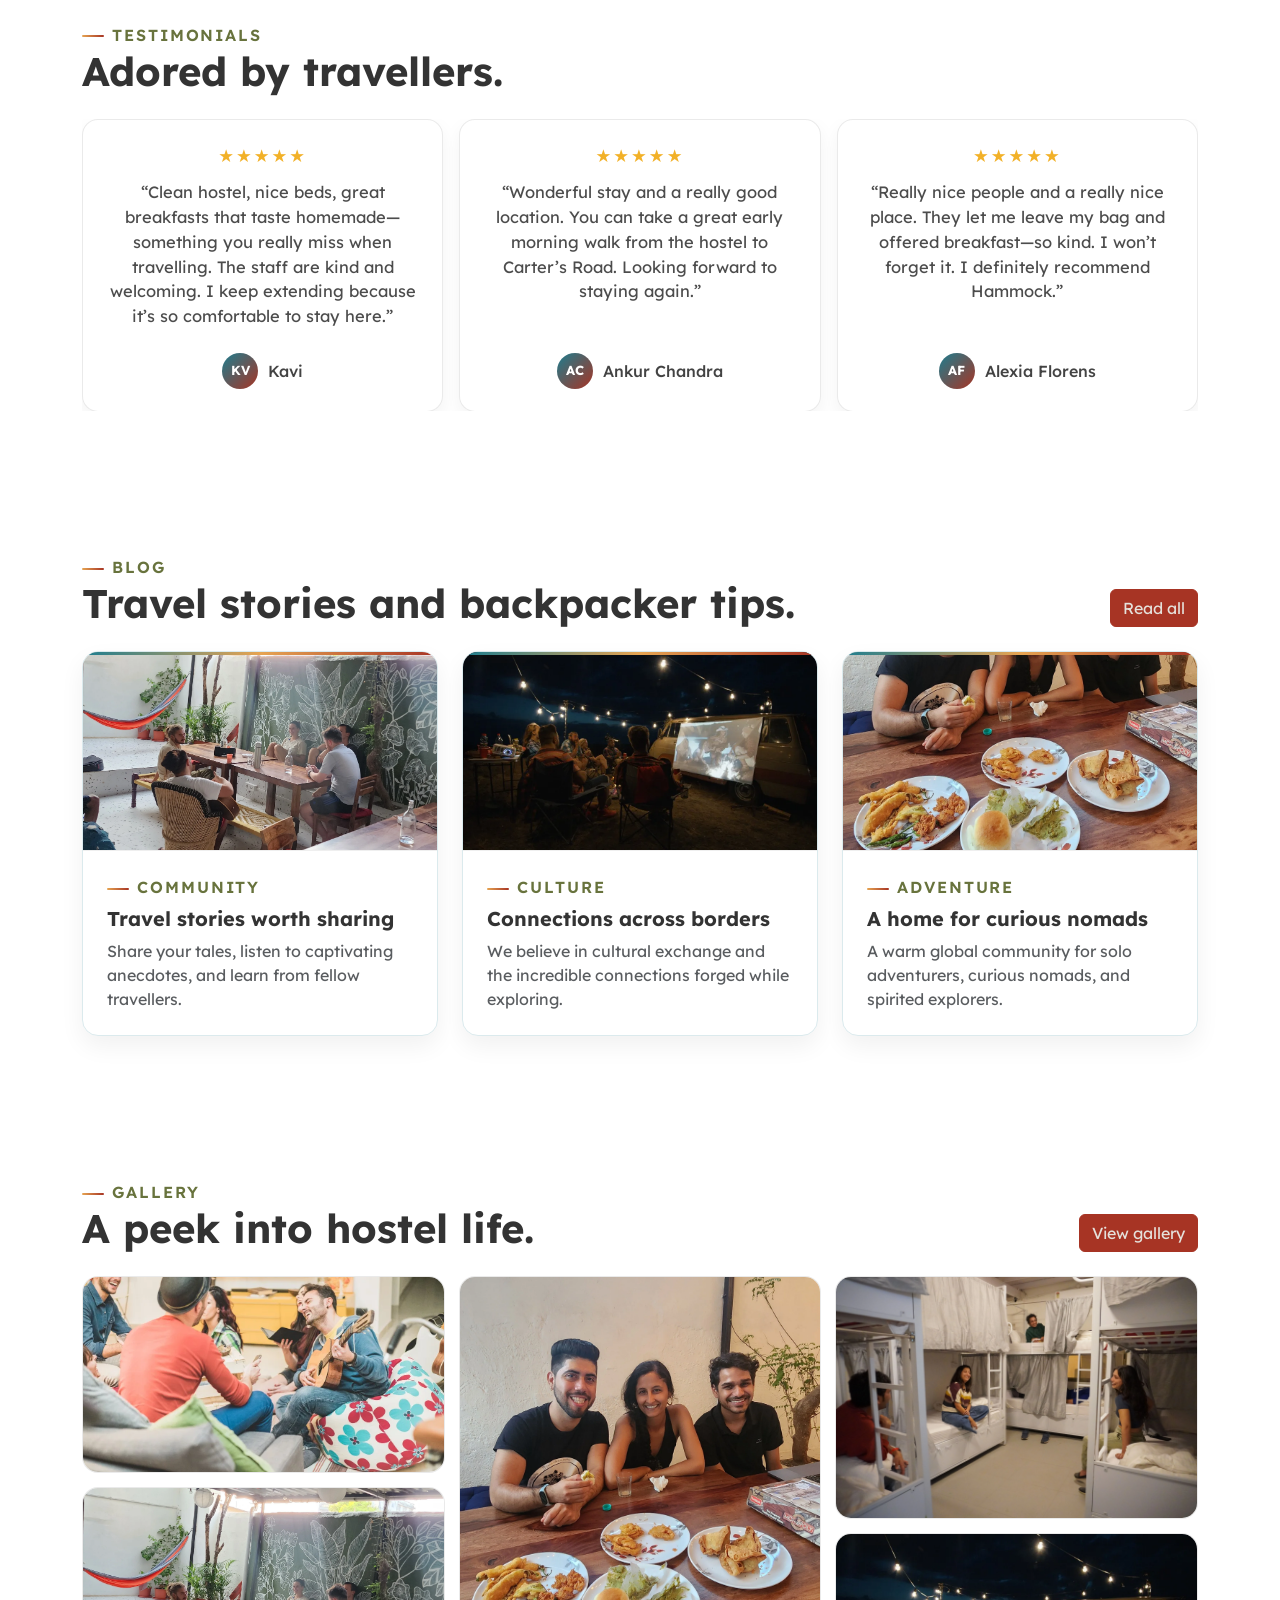
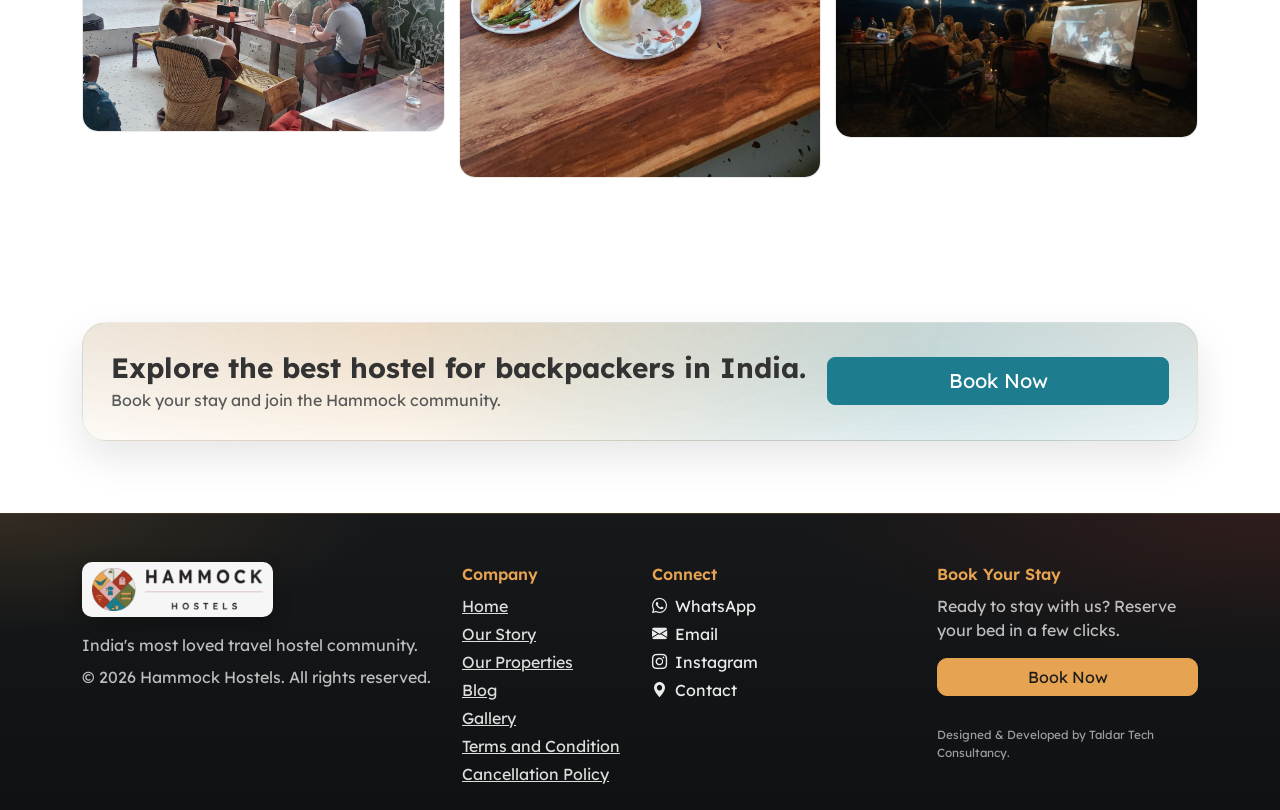
==== commit a02ef57f: "Update room images in index.html to use new '6-bed-mixed-dorm.webp' and '8-bed-mixed-dorm.webp' file" ====
--- a/index.html
+++ b/index.html
@@ -141,7 +141,7 @@
             <div class="room-slide">
               <article class="card card-soft featured-room-card h-100">
                 <div class="property-thumb featured-room-media">
-                  <img loading="lazy" decoding="async" src="assets/images/hammock-03.webp" alt="Bed in 6-Bed Mixed Dorm at Hammock Hostels" />
+                  <img loading="lazy" decoding="async" src="assets/images/6-bed-mixed-dorm.webp" alt="Bed in 6-Bed Mixed Dorm at Hammock Hostels" />
                 </div>
                 <div class="card-body p-4 d-flex flex-column">
                   <h3 class="h4 fw-bold mb-2">Bed in 6-Bed Mixed Dorm</h3>
@@ -155,7 +155,7 @@
             <div class="room-slide">
               <article class="card card-soft featured-room-card h-100">
                 <div class="property-thumb featured-room-media">
-                  <img loading="lazy" decoding="async" src="assets/images/hammock-16.webp" alt="Bed in 4-Bed Female Dorm at Hammock Hostels" />
+                  <img loading="lazy" decoding="async" src="assets/images/8-bed-mixed-dorm.webp" alt="Bed in 4-Bed Female Dorm at Hammock Hostels" />
                 </div>
                 <div class="card-body p-4 d-flex flex-column">
                   <h3 class="h4 fw-bold mb-2">Bed in 4-Bed Female Dorm</h3>
@@ -169,7 +169,7 @@
             <div class="room-slide">
               <article class="card card-soft featured-room-card h-100">
                 <div class="property-thumb featured-room-media">
-                  <img loading="lazy" decoding="async" src="assets/images/hammock-17.webp" alt="Double Room with Private Bathroom at Hammock Hostels" />
+                  <img loading="lazy" decoding="async" src="assets/images/6-bed-mixed-dorm.webp" alt="Double Room with Private Bathroom at Hammock Hostels" />
                 </div>
                 <div class="card-body p-4 d-flex flex-column">
                   <h3 class="h4 fw-bold mb-2">Double Room with Private Bathroom</h3>
@@ -183,7 +183,7 @@
             <div class="room-slide">
               <article class="card card-soft featured-room-card h-100">
                 <div class="property-thumb featured-room-media">
-                  <img loading="lazy" decoding="async" src="assets/images/hammock-04.webp" alt="Bed in 8-Bed Mixed Dorm at Hammock Hostels" />
+                  <img loading="lazy" decoding="async" src="assets/images/8-bed-mixed-dorm.webp" alt="Bed in 8-Bed Mixed Dorm at Hammock Hostels" />
                 </div>
                 <div class="card-body p-4 d-flex flex-column">
                   <h3 class="h4 fw-bold mb-2">Bed in 8-Bed Mixed Dorm</h3>
@@ -197,7 +197,7 @@
             <div class="room-slide">
               <article class="card card-soft featured-room-card h-100">
                 <div class="property-thumb featured-room-media">
-                  <img loading="lazy" decoding="async" src="assets/images/hammock-08.webp" alt="Twin Room with Shared Bathroom at Hammock Hostels" />
+                  <img loading="lazy" decoding="async" src="assets/images/6-bed-mixed-dorm.webp" alt="Twin Room with Shared Bathroom at Hammock Hostels" />
                 </div>
                 <div class="card-body p-4 d-flex flex-column">
                   <h3 class="h4 fw-bold mb-2">Twin Room with Shared Bathroom</h3>
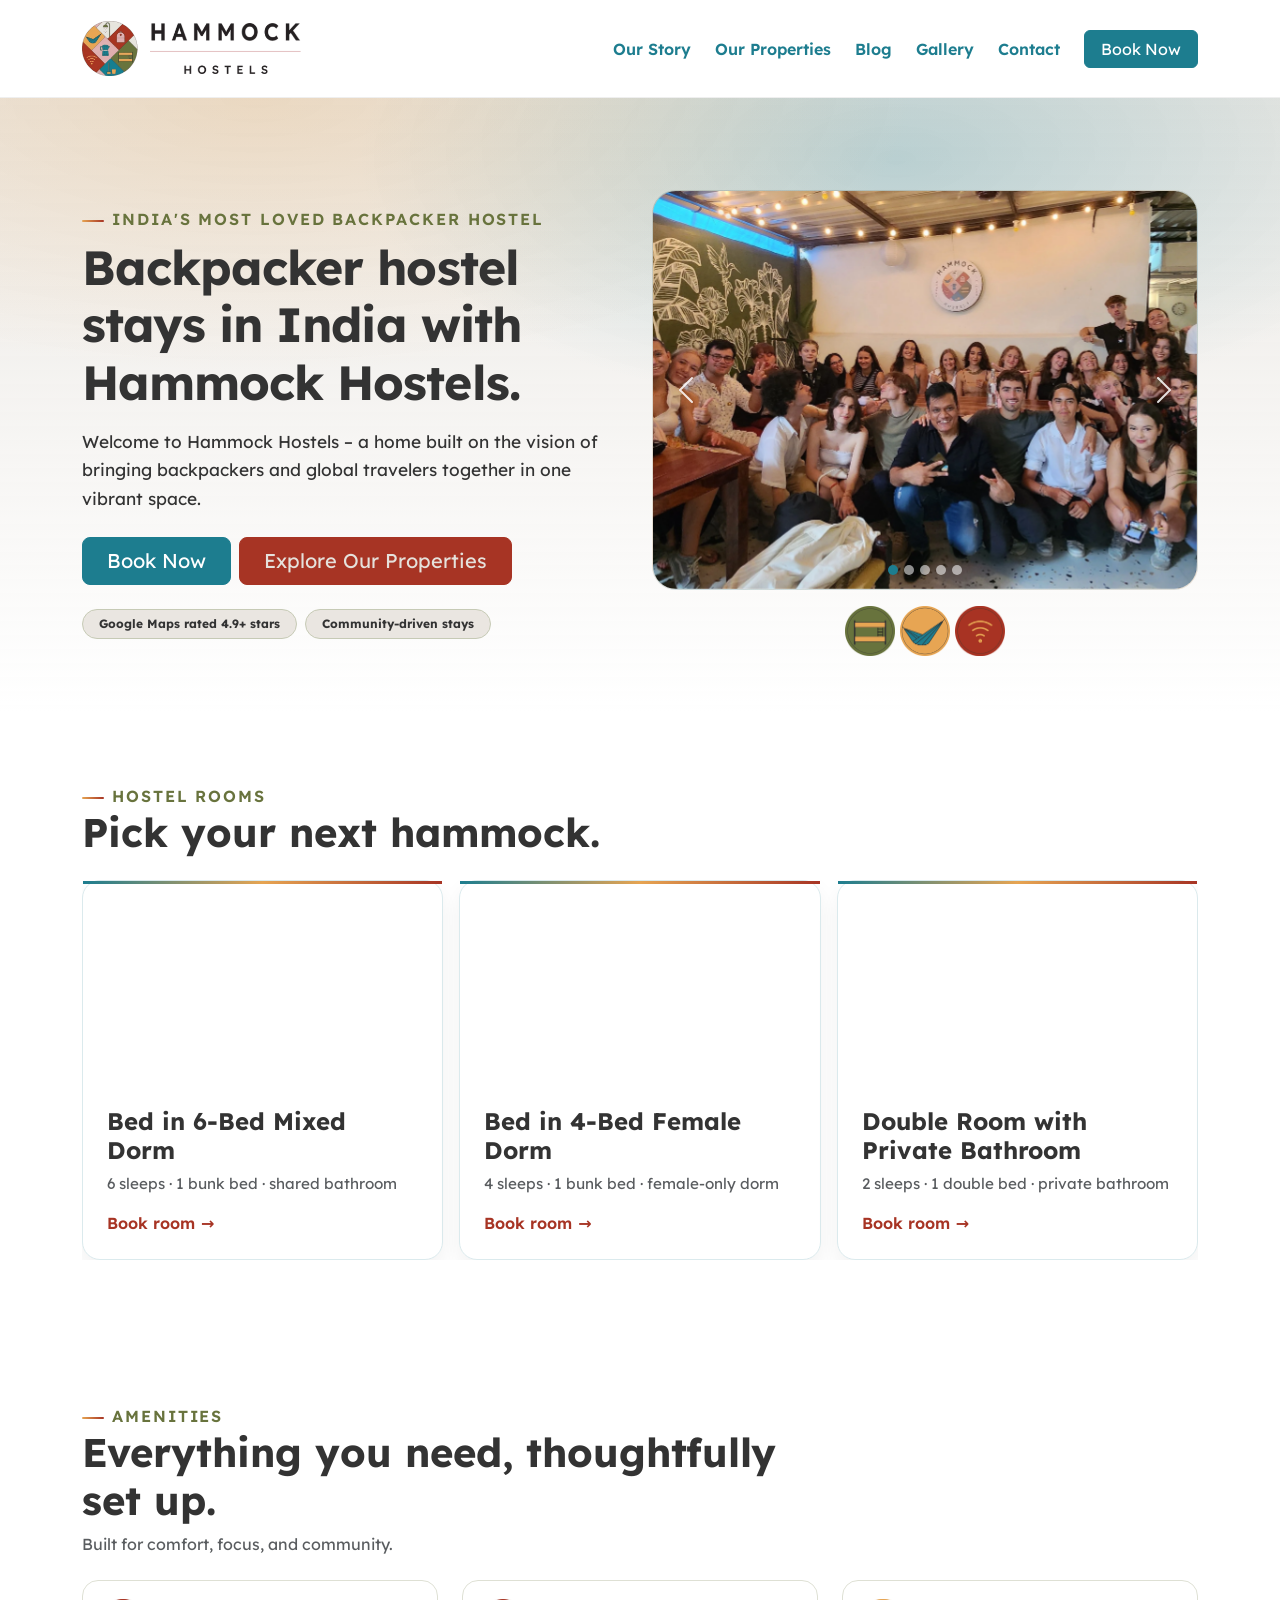
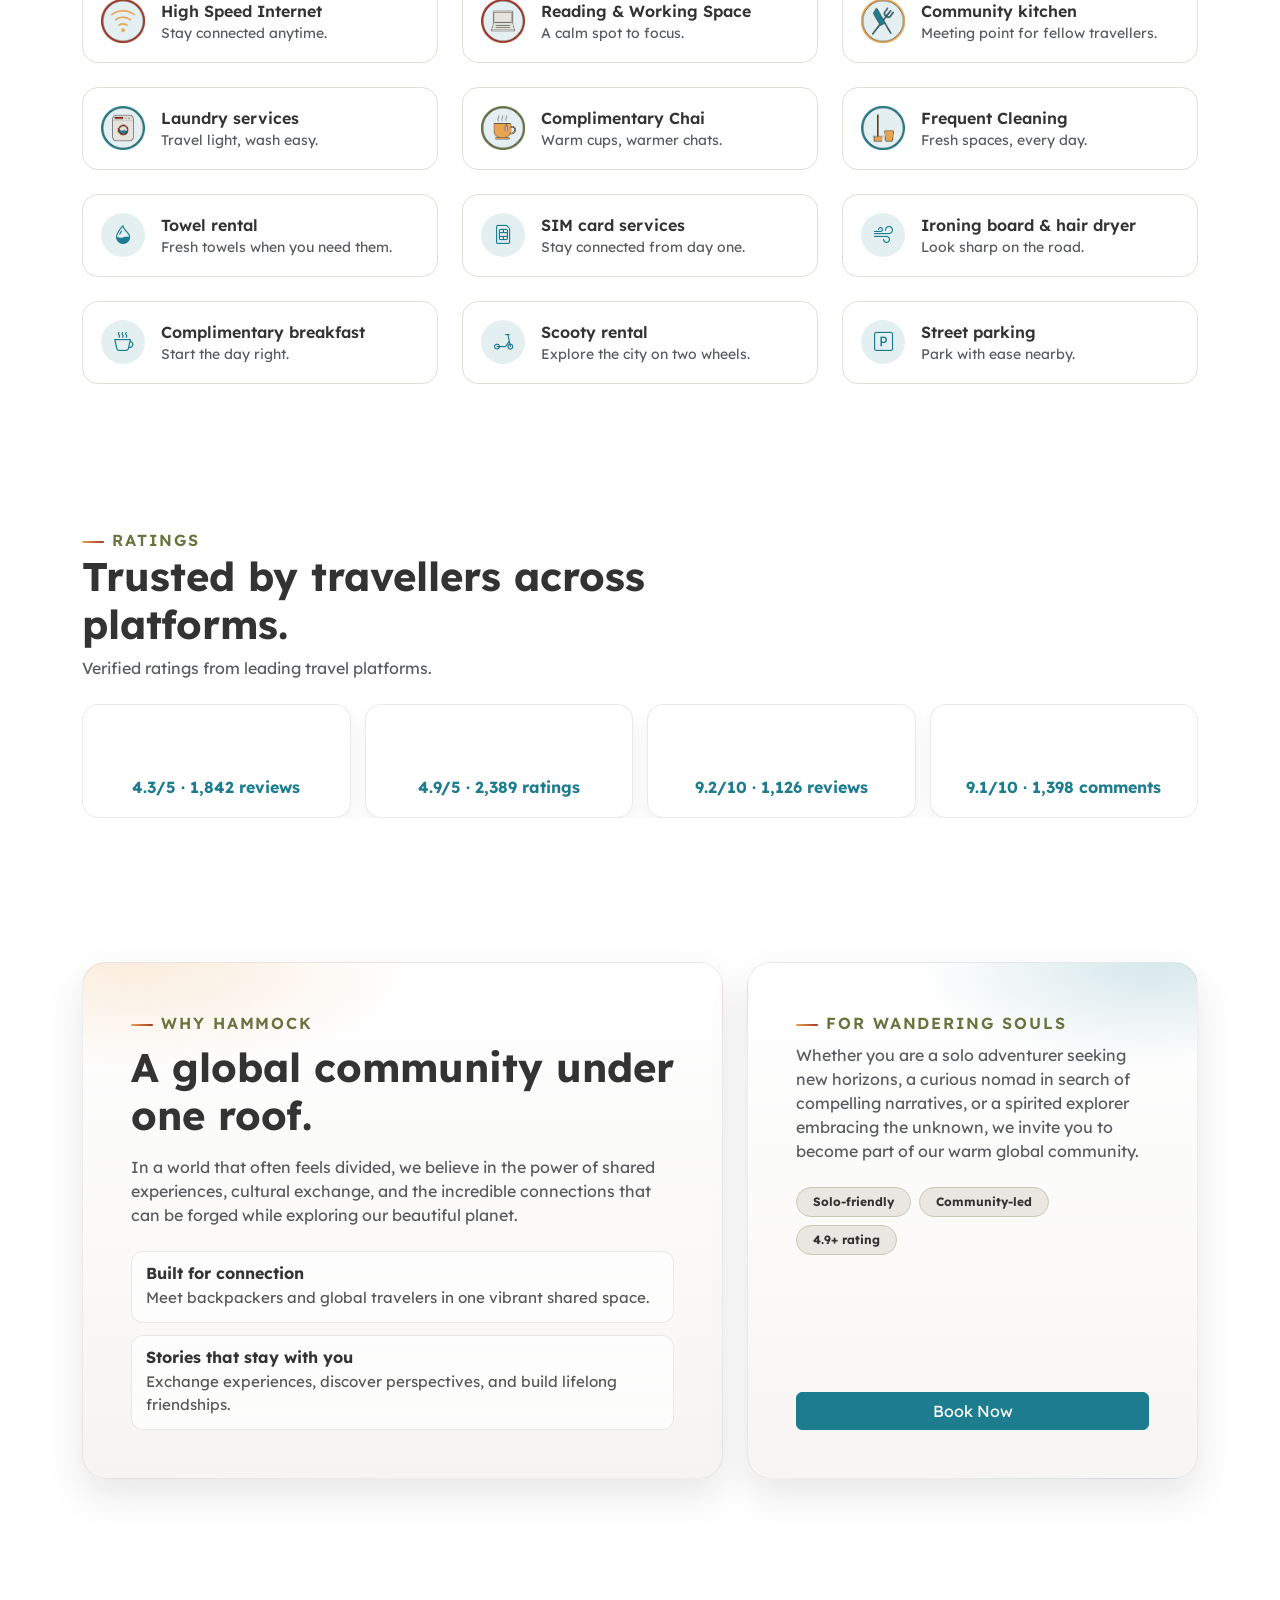
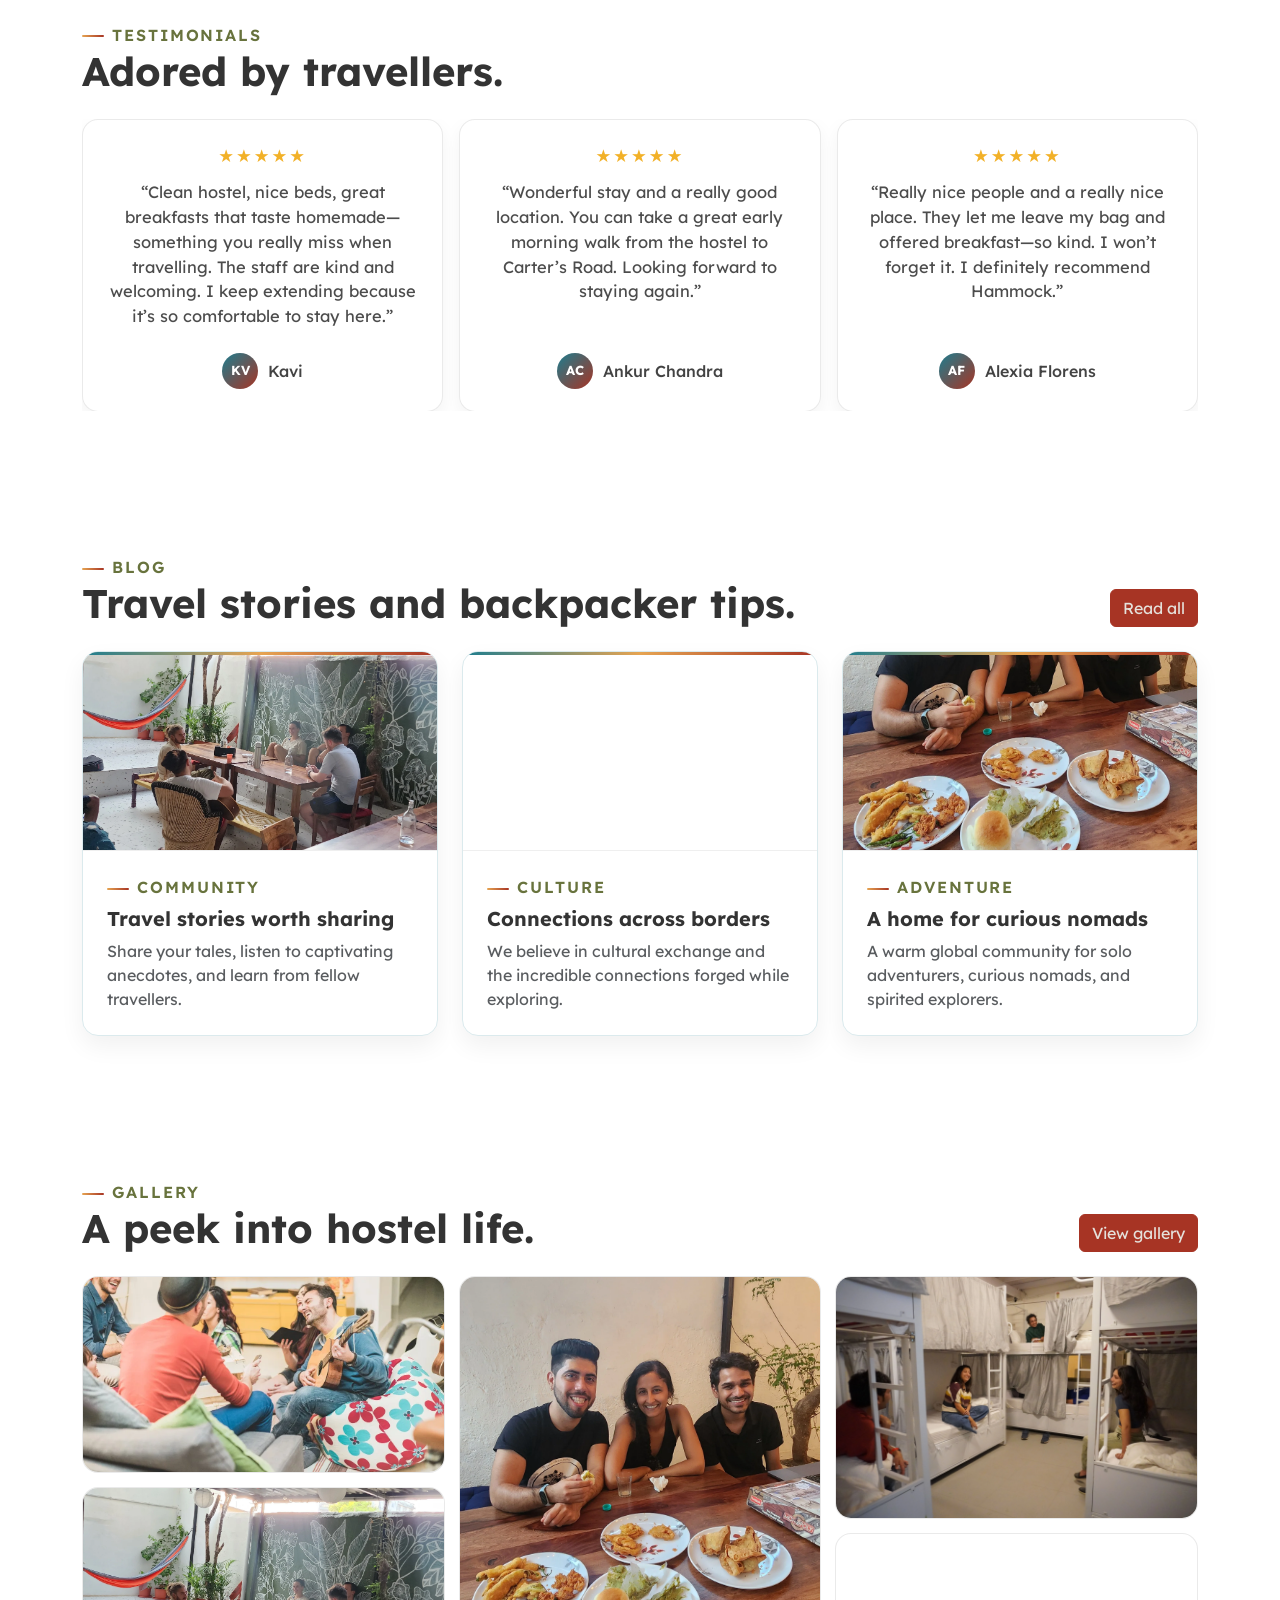
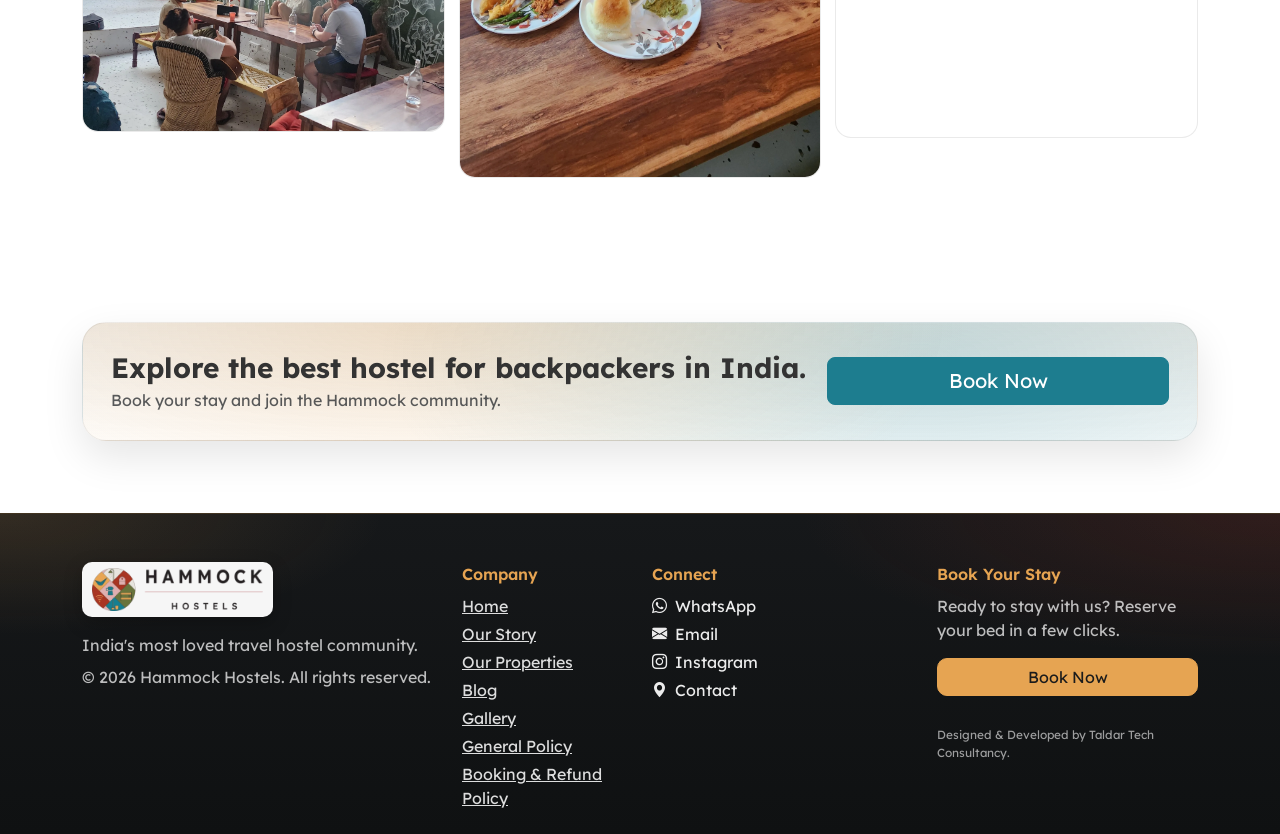
==== commit 8dacff3b: "Refactor policy links across multiple pages to replace outdated terms and conditions and cancellatio" ====
--- a/index.html
+++ b/index.html
@@ -675,8 +675,8 @@
               <a href="properties.html">Our Properties</a>
               <a href="blog.html">Blog</a>
               <a href="gallery.html">Gallery</a>
-              <a href="terms-and-conditions.html">Terms and Condition</a>
-              <a href="cancellation-policy.html">Cancellation Policy</a>
+              <a href="general-policy.html">General Policy</a>
+              <a href="booking-refund-policy.html">Booking &amp; Refund Policy</a>
             </div>
           </div>
 
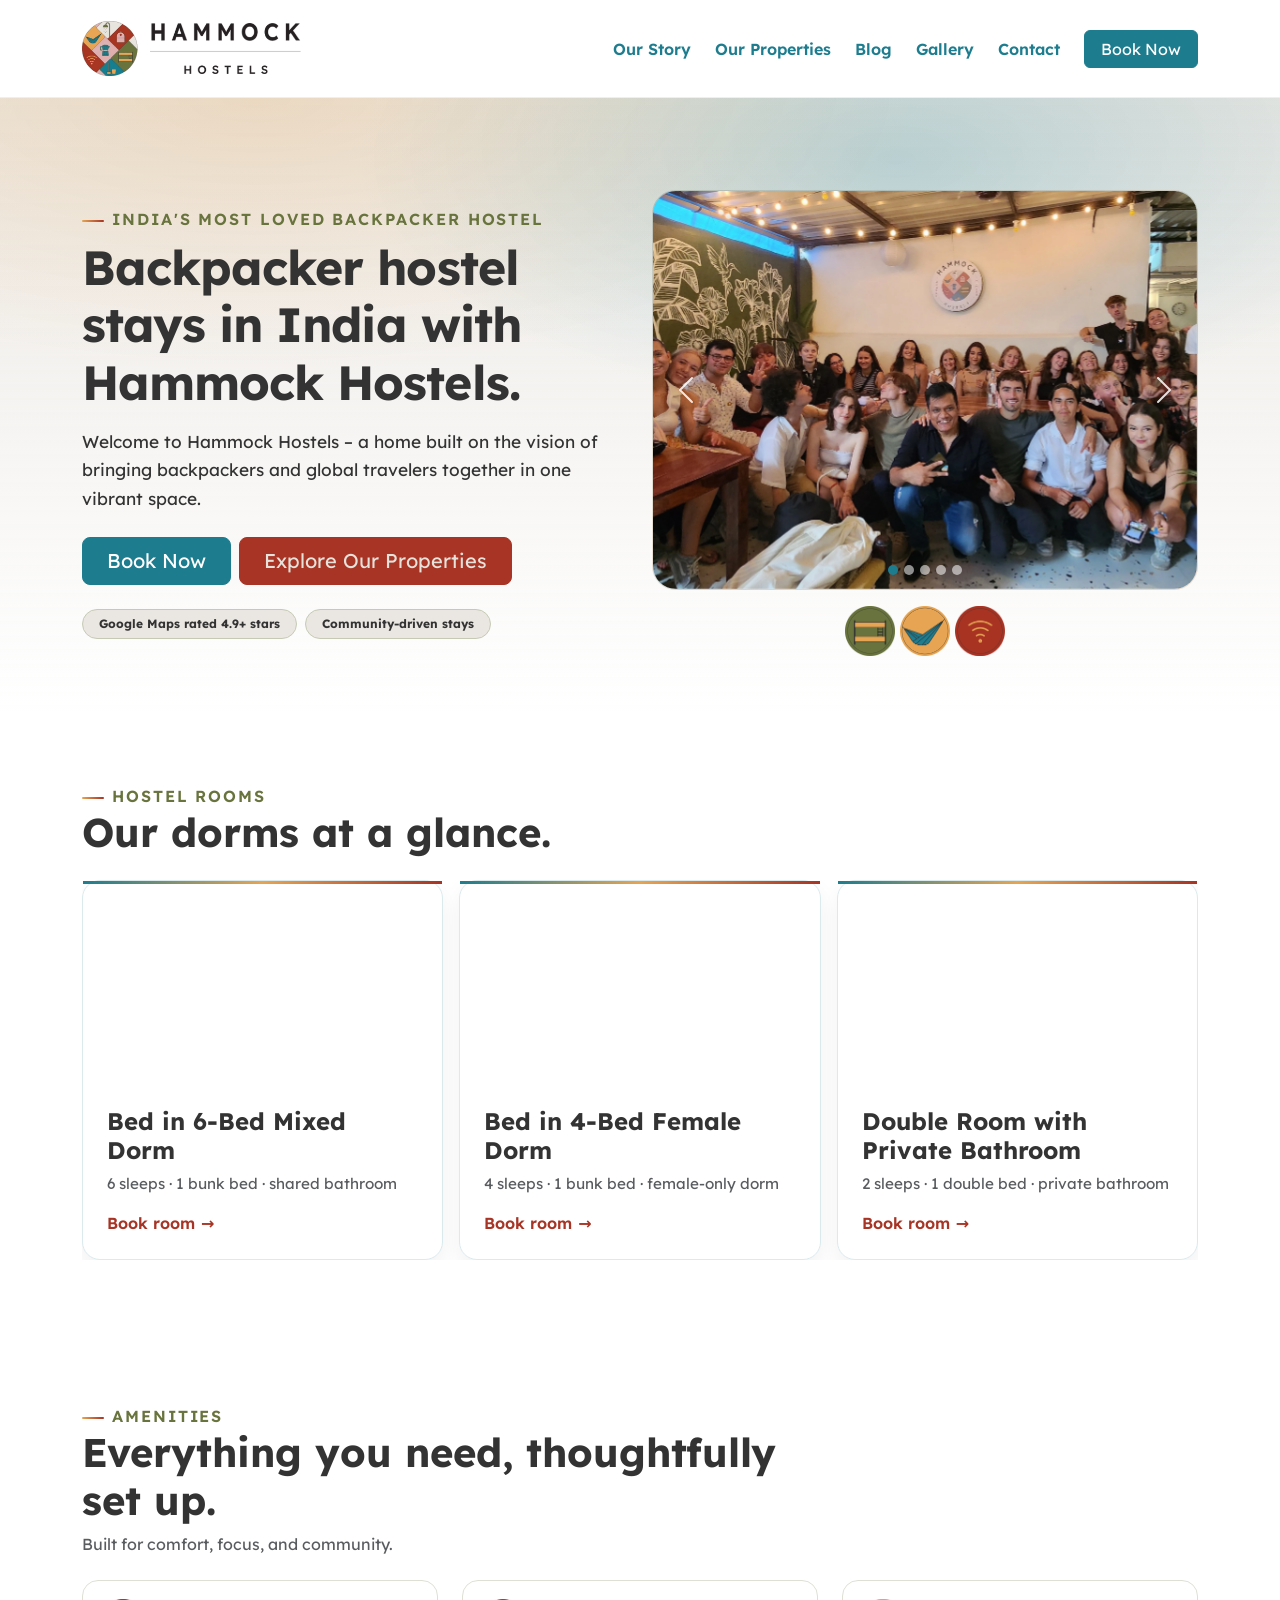
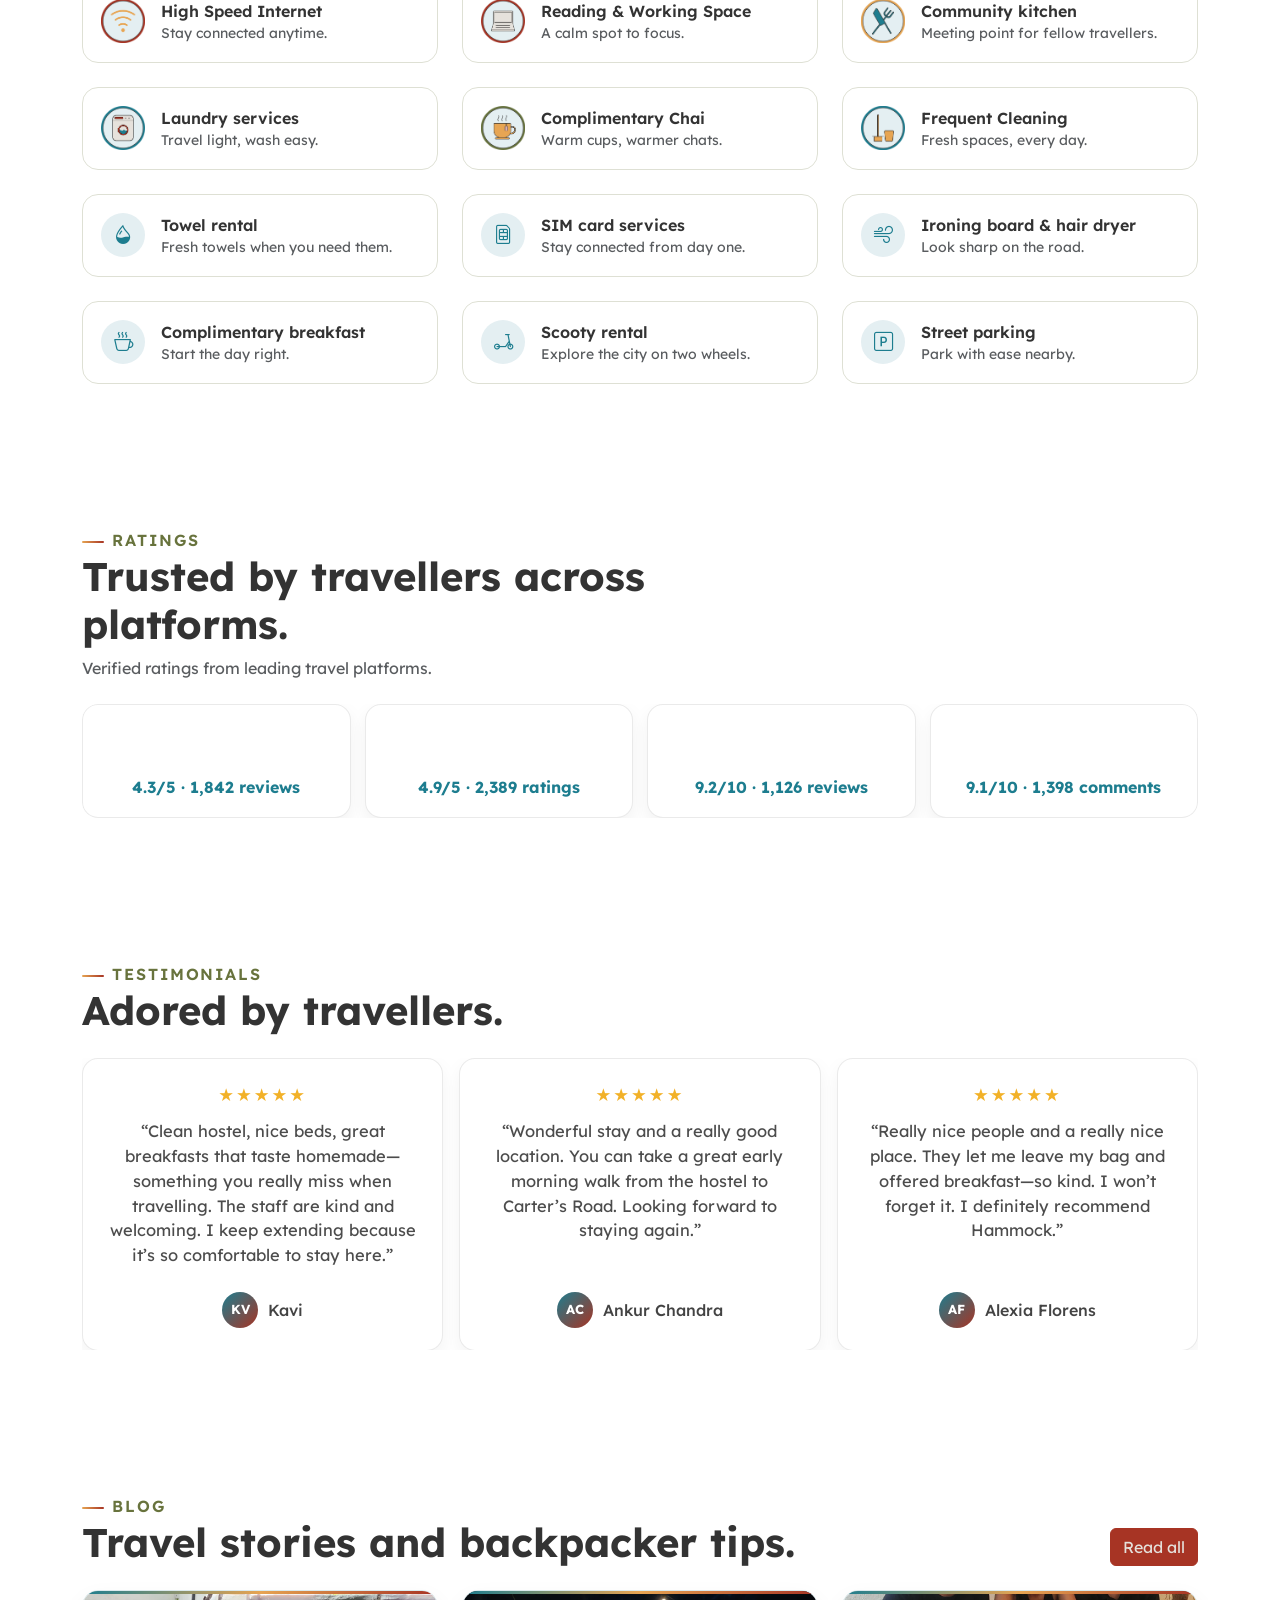
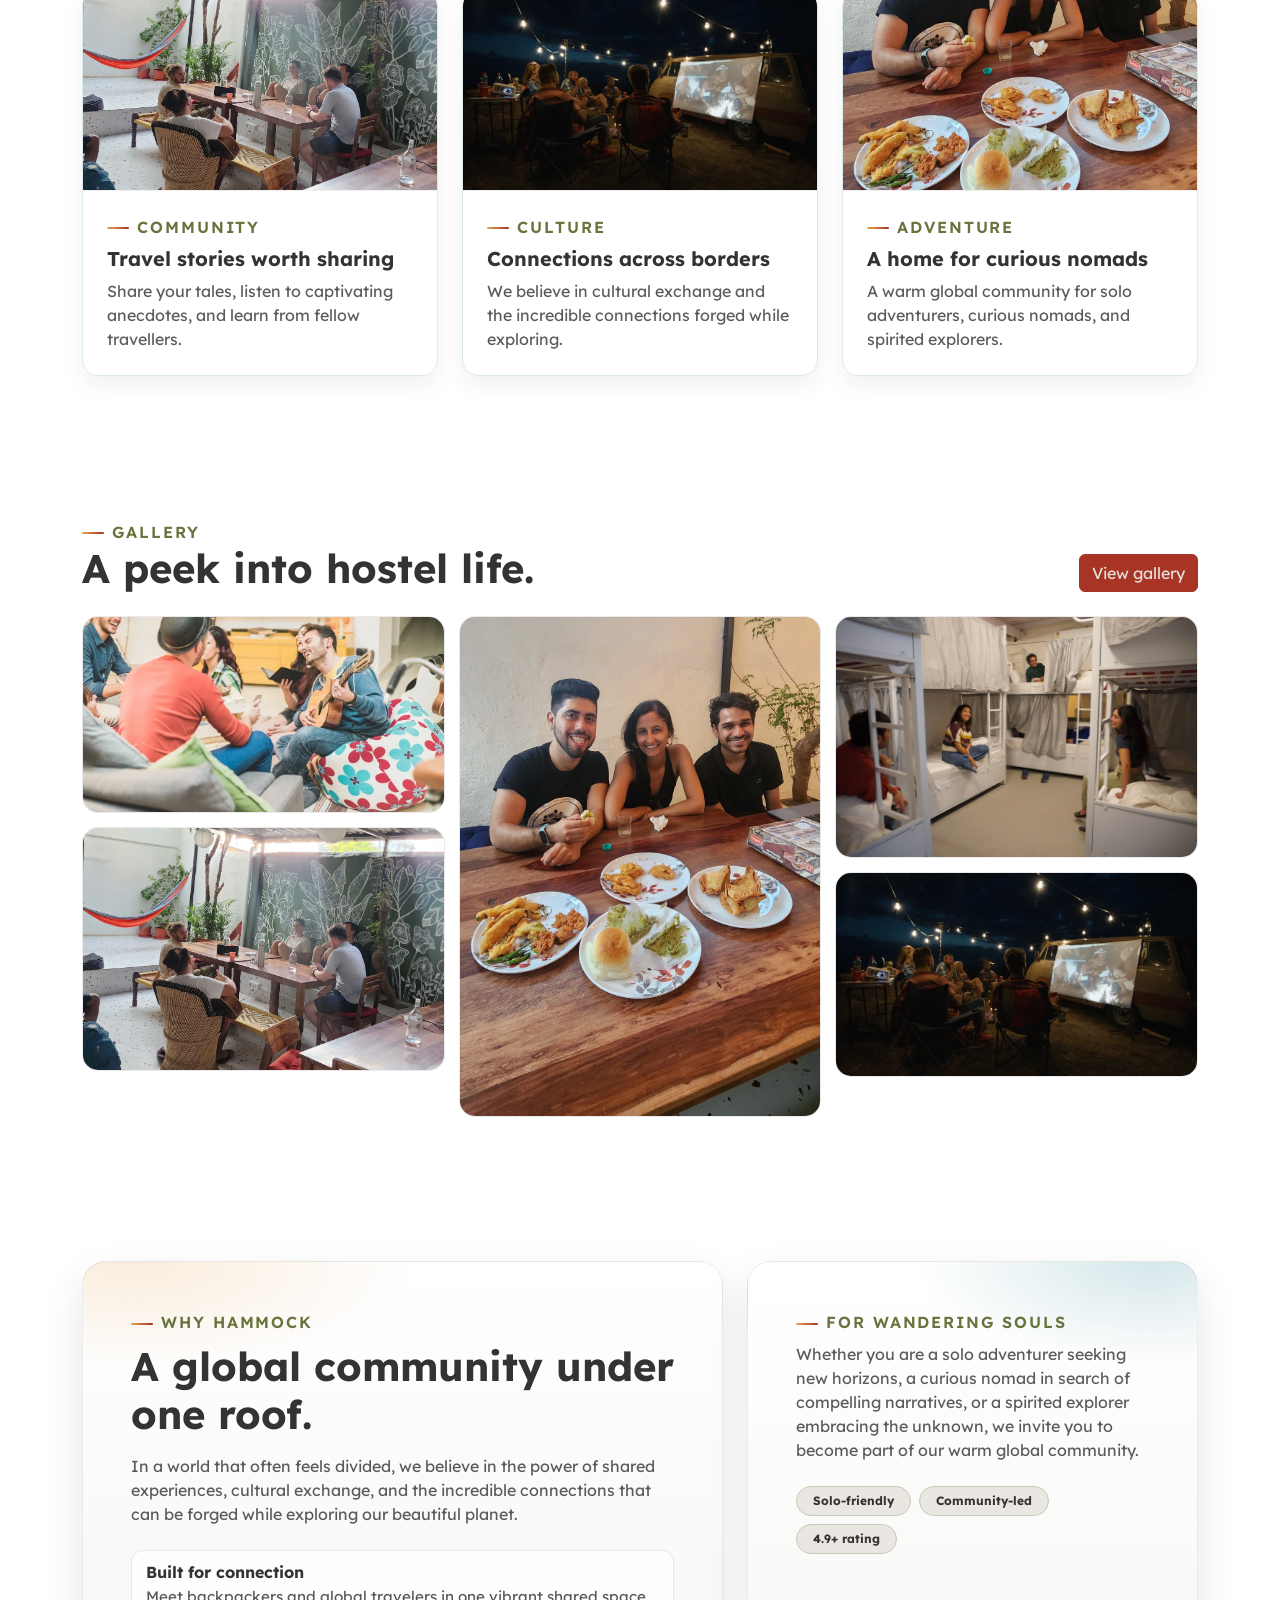
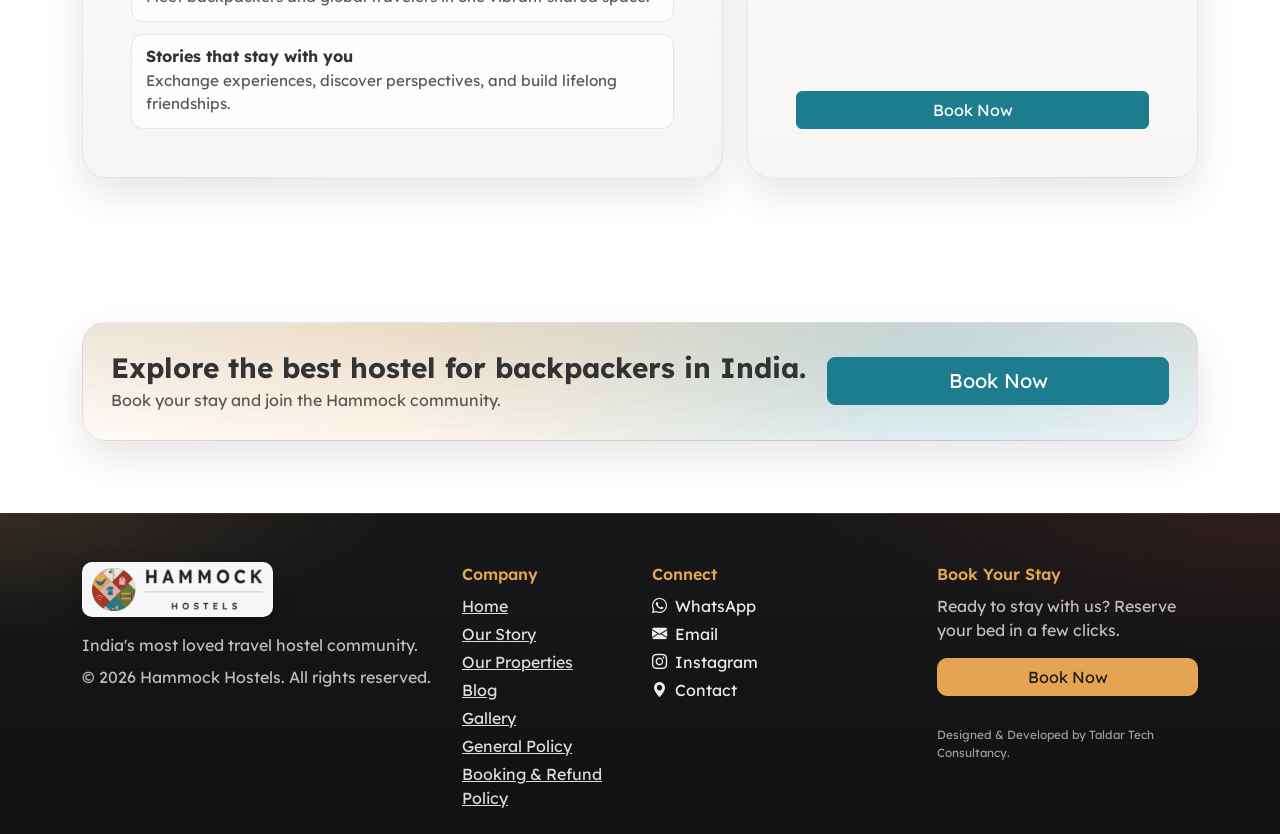
==== commit dfdf1bb5: "Textual changes & shift why hammock section to bottom." ====
--- a/index.html
+++ b/index.html
@@ -129,7 +129,7 @@
       <div class="container">
         <div class="section-heading mb-4">
           <div class="section-kicker">Hostel rooms</div>
-          <h2 class="h1 fw-bold mb-0">Pick your next hammock.</h2>
+          <h2 class="h1 fw-bold mb-0">Our dorms at a glance.</h2>
         </div>
         <!--
           FEATURED ROOM CARD (template)
@@ -398,50 +398,6 @@
               <img loading="lazy" decoding="async" src="assets/rating/tripadvisor.png" alt="Tripadvisor" />
               <p><strong>4.5/5</strong> · 836 reviews</p>
             </article>
-          </div>
-        </div>
-      </div>
-    </section>
-
-    <section class="section pt-0">
-      <div class="container">
-        <div class="row g-4">
-          <div class="col-lg-7">
-            <div class="hero-card p-4 p-lg-5 why-hammock-main h-100">
-              <div class="section-kicker mb-2">Why Hammock</div>
-              <h2 class="h1 fw-bold mb-3">A global community under one roof.</h2>
-              <p class="text-muted mb-4">
-                In a world that often feels divided, we believe in the power of shared experiences, cultural exchange,
-                and the incredible connections that can be forged while exploring our beautiful planet.
-              </p>
-              <div class="why-hammock-points">
-                <div class="why-point">
-                  <h3 class="h6 fw-bold mb-1">Built for connection</h3>
-                  <p class="mb-0">Meet backpackers and global travelers in one vibrant shared space.</p>
-                </div>
-                <div class="why-point">
-                  <h3 class="h6 fw-bold mb-1">Stories that stay with you</h3>
-                  <p class="mb-0">Exchange experiences, discover perspectives, and build lifelong friendships.</p>
-                </div>
-              </div>
-            </div>
-          </div>
-          <div class="col-lg-5">
-            <div class="hero-card p-4 p-lg-5 why-hammock-side h-100 d-flex flex-column">
-              <div class="section-kicker mb-2">For wandering souls</div>
-              <p class="text-muted mb-4">
-                Whether you are a solo adventurer seeking new horizons, a curious nomad in search of compelling narratives,
-                or a spirited explorer embracing the unknown, we invite you to become part of our warm global community.
-              </p>
-              <div class="why-hammock-badges mb-4">
-                <span class="badge rounded-pill badge-soft px-3 py-2">Solo-friendly</span>
-                <span class="badge rounded-pill badge-soft px-3 py-2">Community-led</span>
-                <span class="badge rounded-pill badge-soft px-3 py-2">4.9+ rating</span>
-              </div>
-              <div class="mt-auto">
-                <a class="btn btn-primary w-100" data-book-now href="https://live.ipms247.com/booking/book-rooms-hammockhostels">Book Now</a>
-              </div>
-            </div>
           </div>
         </div>
       </div>
@@ -645,6 +601,50 @@
 
     <section class="section pt-0">
       <div class="container">
+        <div class="row g-4">
+          <div class="col-lg-7">
+            <div class="hero-card p-4 p-lg-5 why-hammock-main h-100">
+              <div class="section-kicker mb-2">Why Hammock</div>
+              <h2 class="h1 fw-bold mb-3">A global community under one roof.</h2>
+              <p class="text-muted mb-4">
+                In a world that often feels divided, we believe in the power of shared experiences, cultural exchange,
+                and the incredible connections that can be forged while exploring our beautiful planet.
+              </p>
+              <div class="why-hammock-points">
+                <div class="why-point">
+                  <h3 class="h6 fw-bold mb-1">Built for connection</h3>
+                  <p class="mb-0">Meet backpackers and global travelers in one vibrant shared space.</p>
+                </div>
+                <div class="why-point">
+                  <h3 class="h6 fw-bold mb-1">Stories that stay with you</h3>
+                  <p class="mb-0">Exchange experiences, discover perspectives, and build lifelong friendships.</p>
+                </div>
+              </div>
+            </div>
+          </div>
+          <div class="col-lg-5">
+            <div class="hero-card p-4 p-lg-5 why-hammock-side h-100 d-flex flex-column">
+              <div class="section-kicker mb-2">For wandering souls</div>
+              <p class="text-muted mb-4">
+                Whether you are a solo adventurer seeking new horizons, a curious nomad in search of compelling narratives,
+                or a spirited explorer embracing the unknown, we invite you to become part of our warm global community.
+              </p>
+              <div class="why-hammock-badges mb-4">
+                <span class="badge rounded-pill badge-soft px-3 py-2">Solo-friendly</span>
+                <span class="badge rounded-pill badge-soft px-3 py-2">Community-led</span>
+                <span class="badge rounded-pill badge-soft px-3 py-2">4.9+ rating</span>
+              </div>
+              <div class="mt-auto">
+                <a class="btn btn-primary w-100" data-book-now href="https://live.ipms247.com/booking/book-rooms-hammockhostels">Book Now</a>
+              </div>
+            </div>
+          </div>
+        </div>
+      </div>
+    </section>
+
+    <section class="section pt-0">
+      <div class="container">
         <div class="cta-band">
           <div class="row g-3 align-items-center">
             <div class="col-lg-8">
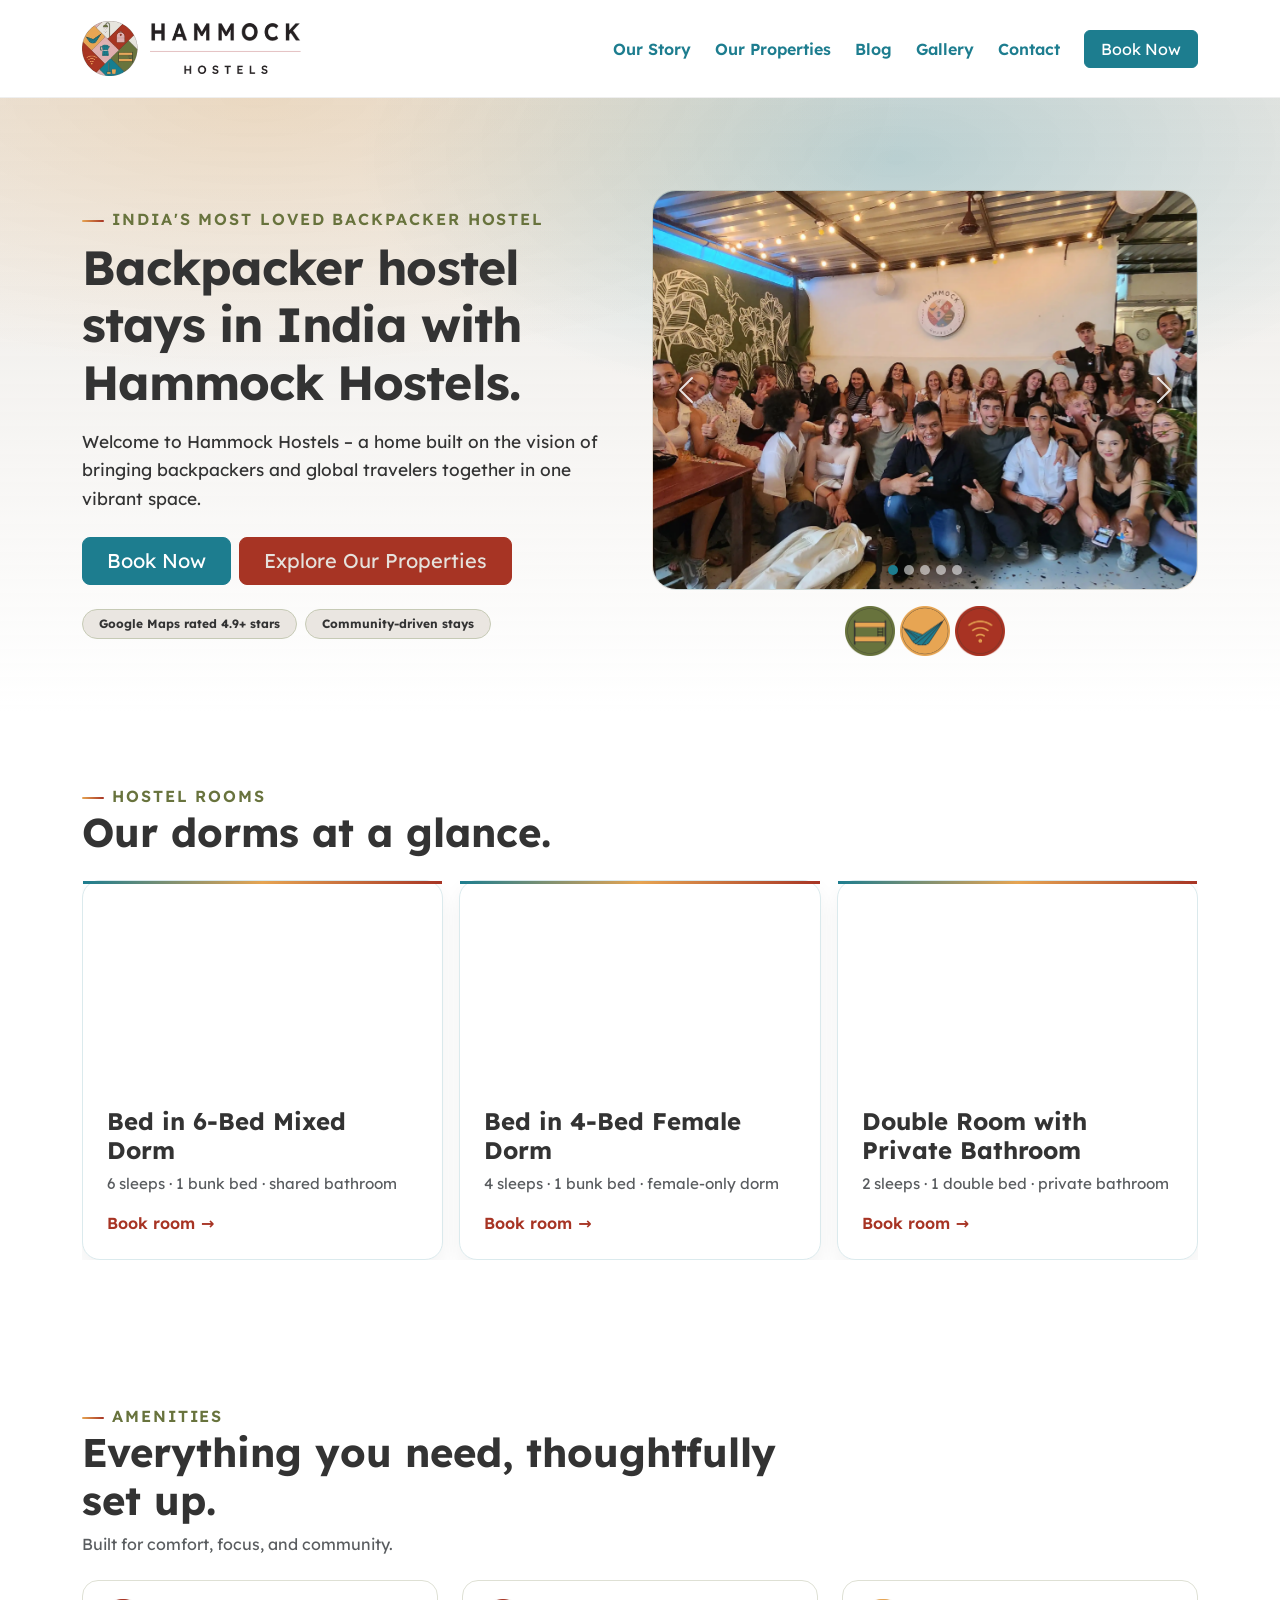
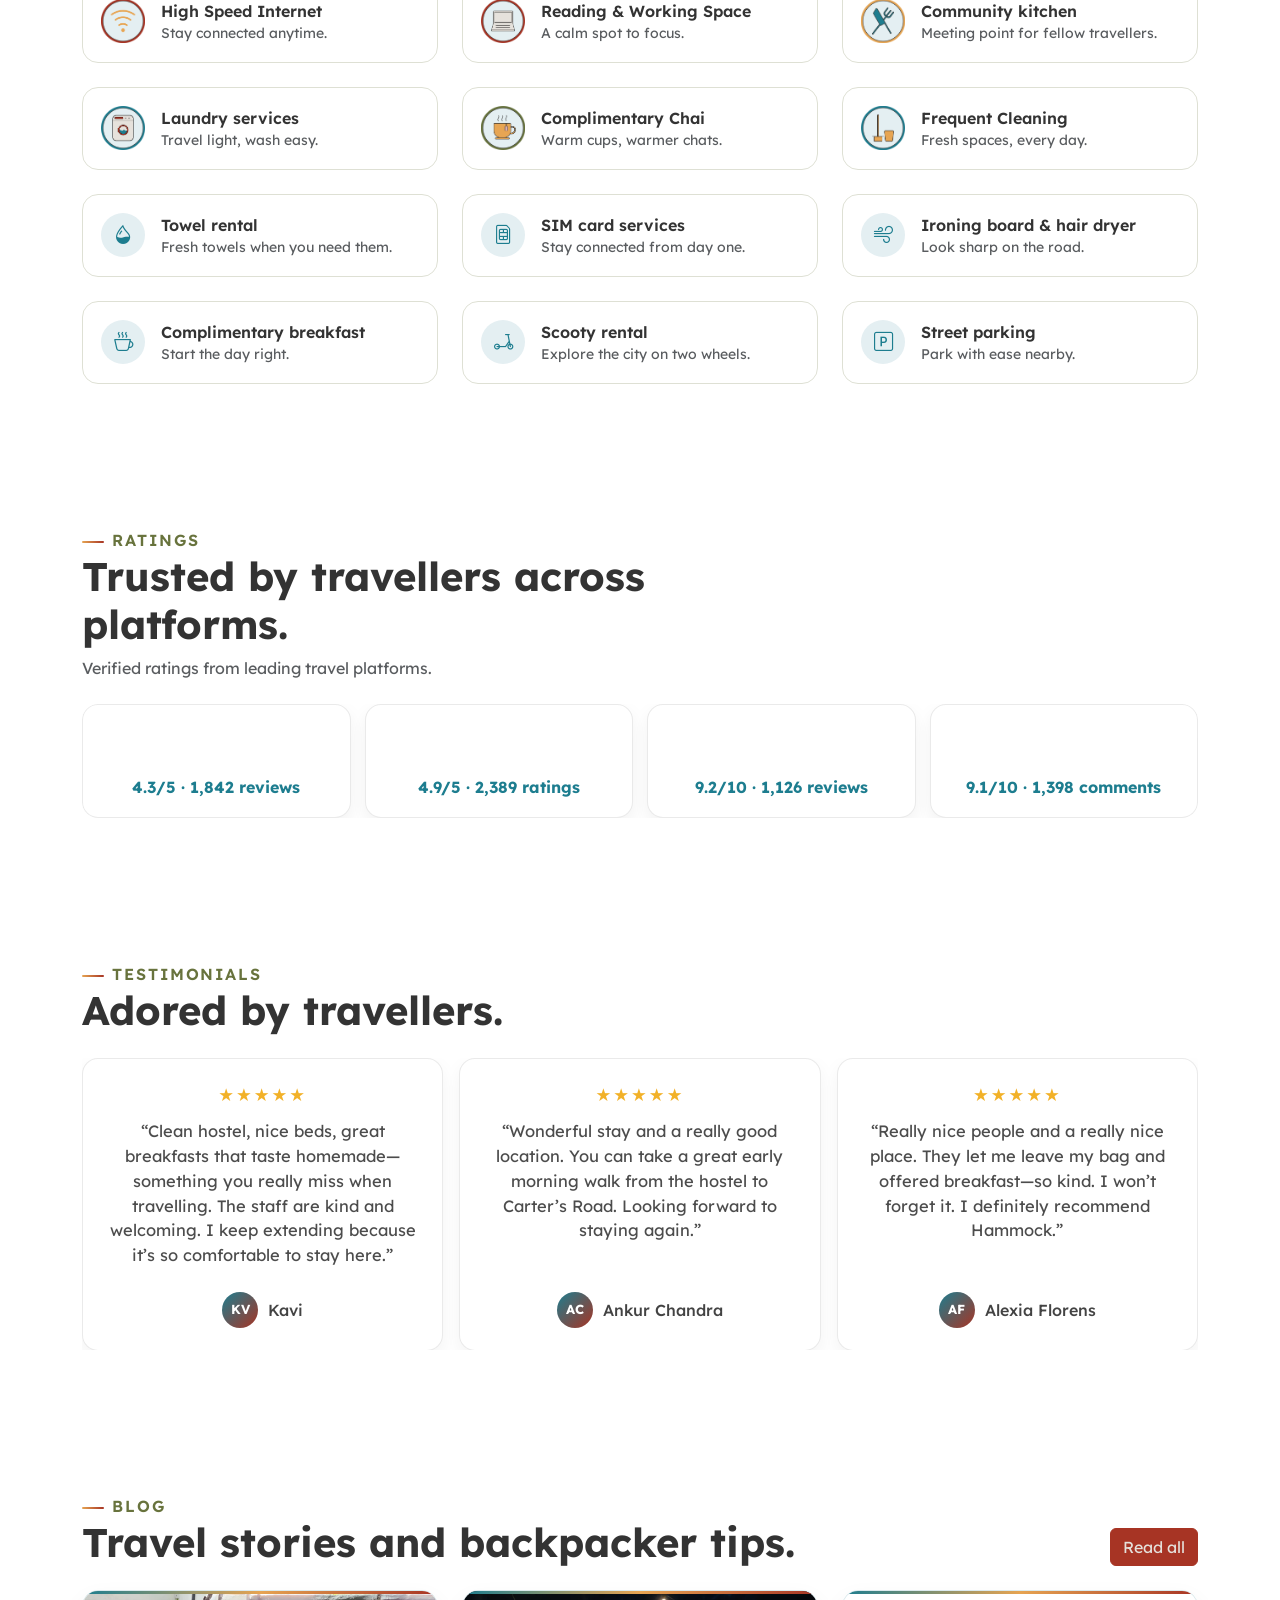
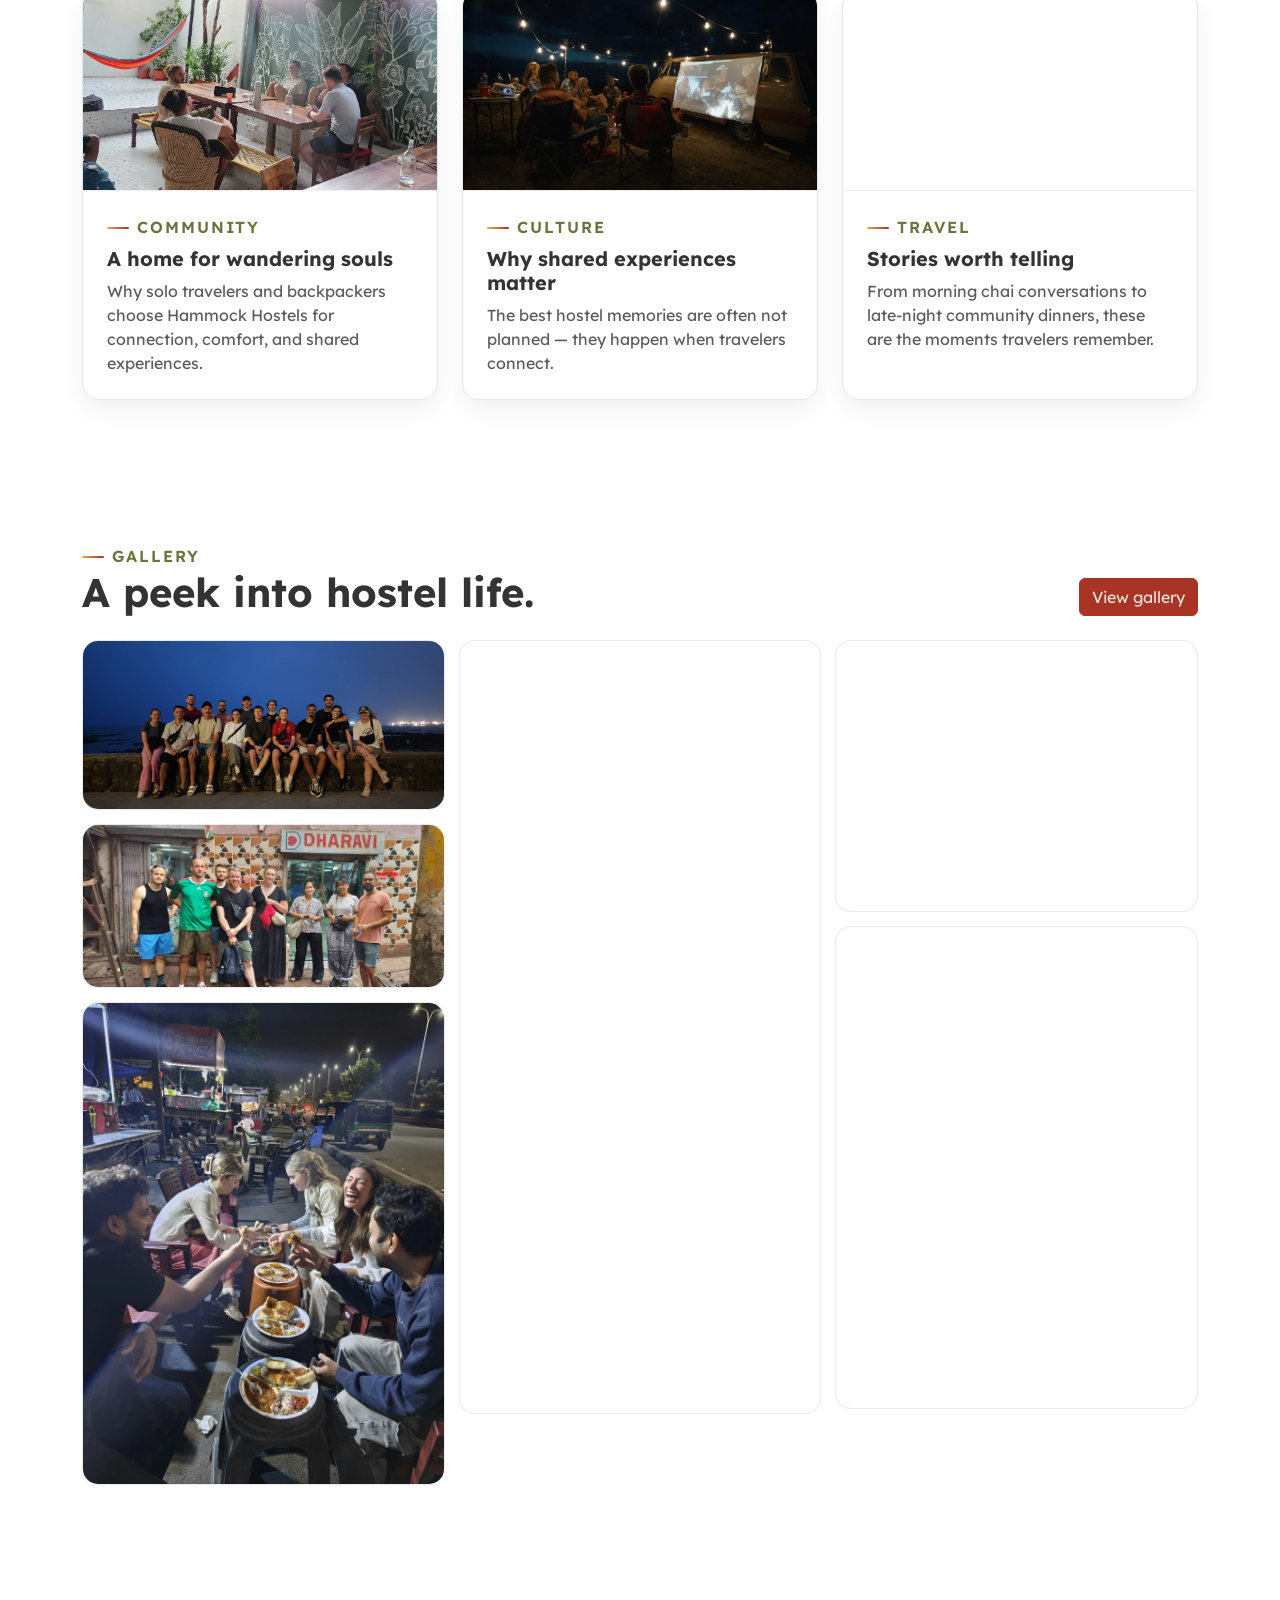
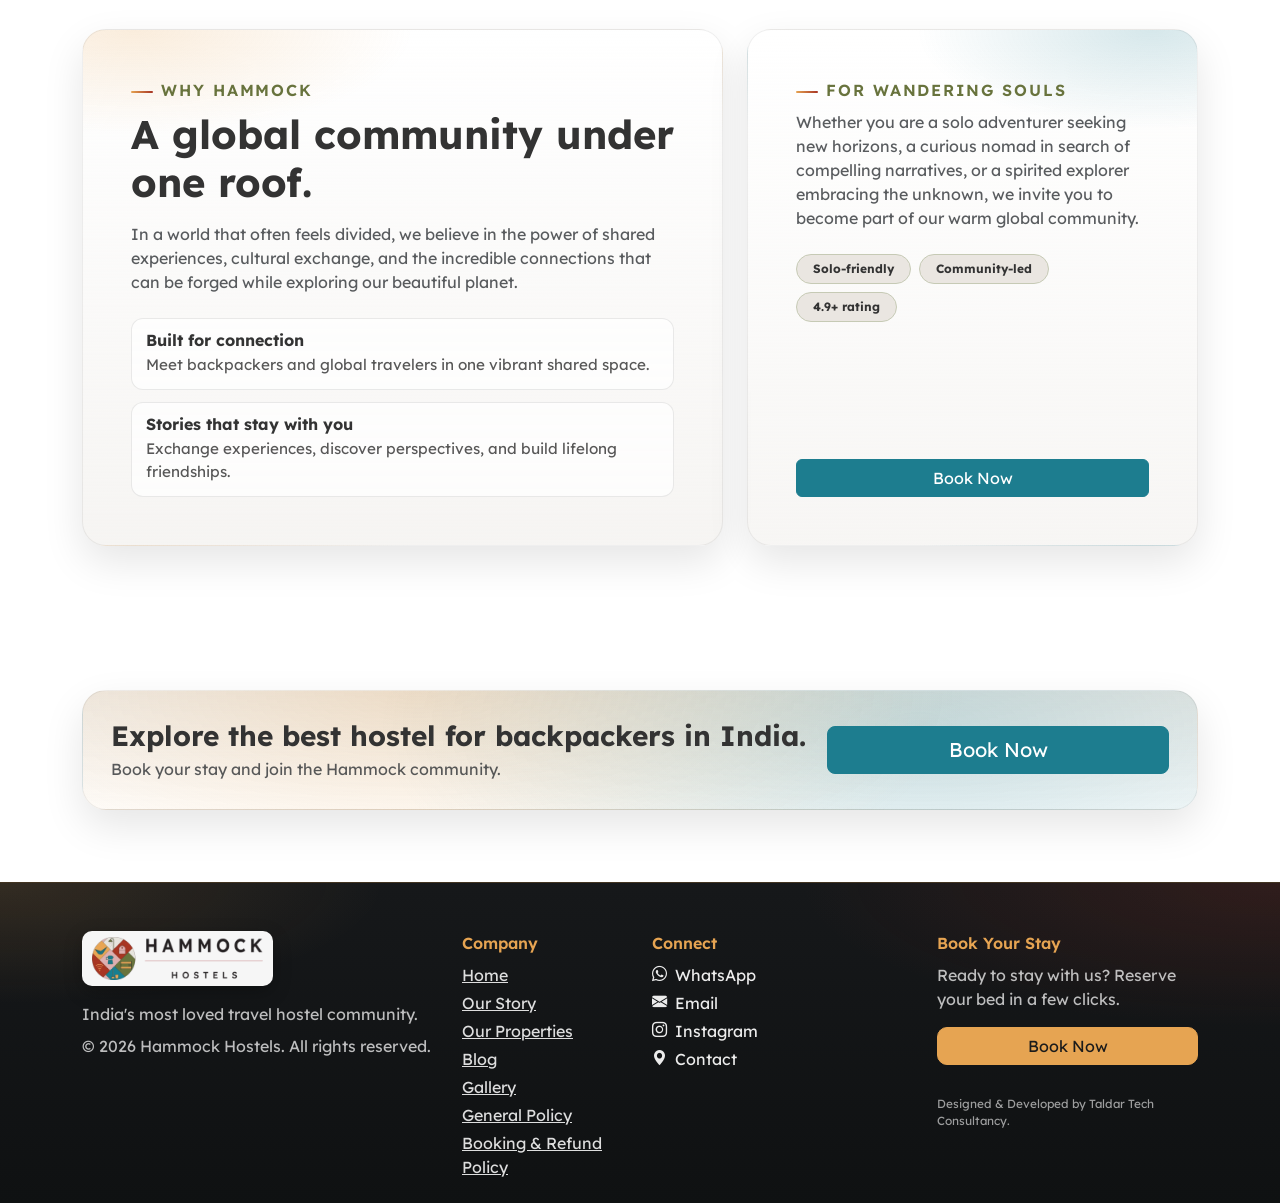
==== commit 3942d64d: "Update image assets" ====
--- a/index.html
+++ b/index.html
@@ -19,7 +19,7 @@
     <meta name="twitter:title" content="Hammock Hostels | Backpacker Hostel in India" />
     <meta name="twitter:description" content="Stay at Hammock Hostels in India for clean rooms, social spaces, fast Wi-Fi, and a vibrant backpacker community in Jaipur and Mumbai." />
     <meta name="twitter:image" content="https://hammockhostels.com/assets/logo/hammock-logo-without-letter.png" />
-    <link rel="preload" as="image" href="assets/images/hammock-01.webp" type="image/webp" />
+    <link rel="preload" as="image" href="assets/images/homepage-slider/07.webp" type="image/webp" />
 
 
     <link rel="icon" href="assets/logo/hammock-logo-without-letter.png" />
@@ -92,19 +92,19 @@
                 </div>
                 <div class="carousel-inner">
                   <div class="carousel-item active">
-                    <img loading="eager" fetchpriority="high" decoding="async" src="assets/images/hammock-01.webp" alt="Travelers at Hammock Hostels common area" />
+                    <img loading="eager" fetchpriority="high" decoding="async" src="assets/images/homepage-slider/07.webp" alt="Travelers at Hammock Hostels common area" />
                   </div>
                   <div class="carousel-item">
-                    <img loading="lazy" decoding="async" src="assets/images/hammock-02.webp" alt="Social spaces at Hammock Hostels" />
+                    <img loading="lazy" decoding="async" src="assets/images/homepage-slider/13.webp" alt="Social spaces at Hammock Hostels" />
                   </div>
                   <div class="carousel-item">
-                    <img loading="lazy" decoding="async" src="assets/images/hammock-06.webp" alt="Community moments at Hammock Hostels" />
+                    <img loading="lazy" decoding="async" src="assets/images/homepage-slider/14.webp" alt="Community moments at Hammock Hostels" />
                   </div>
                   <div class="carousel-item">
-                    <img loading="lazy" decoding="async" src="assets/images/hammock-14.webp" alt="Backpacker stay at Hammock Hostels Mumbai" />
+                    <img loading="lazy" decoding="async" src="assets/images/homepage-slider/15.webp" alt="Backpacker stay at Hammock Hostels Mumbai" />
                   </div>
                   <div class="carousel-item">
-                    <img loading="lazy" decoding="async" src="assets/images/hammock-12.webp" alt="Hammock Hostels Jaipur property" />
+                    <img loading="lazy" decoding="async" src="assets/images/homepage-slider/16.webp" alt="Hammock Hostels Jaipur property" />
                   </div>
                 </div>
                 <button class="carousel-control-prev" type="button" data-bs-target="#heroCarousel" data-bs-slide="prev" aria-label="Previous slide">
@@ -141,7 +141,7 @@
             <div class="room-slide">
               <article class="card card-soft featured-room-card h-100">
                 <div class="property-thumb featured-room-media">
-                  <img loading="lazy" decoding="async" src="assets/images/6-bed-mixed-dorm.webp" alt="Bed in 6-Bed Mixed Dorm at Hammock Hostels" />
+                  <img loading="lazy" decoding="async" src="assets/images/homepage-rooms/01.webp" alt="Bed in 6-Bed Mixed Dorm at Hammock Hostels" />
                 </div>
                 <div class="card-body p-4 d-flex flex-column">
                   <h3 class="h4 fw-bold mb-2">Bed in 6-Bed Mixed Dorm</h3>
@@ -155,7 +155,7 @@
             <div class="room-slide">
               <article class="card card-soft featured-room-card h-100">
                 <div class="property-thumb featured-room-media">
-                  <img loading="lazy" decoding="async" src="assets/images/8-bed-mixed-dorm.webp" alt="Bed in 4-Bed Female Dorm at Hammock Hostels" />
+                  <img loading="lazy" decoding="async" src="assets/images/homepage-rooms/02.webp" alt="Bed in 4-Bed Female Dorm at Hammock Hostels" />
                 </div>
                 <div class="card-body p-4 d-flex flex-column">
                   <h3 class="h4 fw-bold mb-2">Bed in 4-Bed Female Dorm</h3>
@@ -169,7 +169,7 @@
             <div class="room-slide">
               <article class="card card-soft featured-room-card h-100">
                 <div class="property-thumb featured-room-media">
-                  <img loading="lazy" decoding="async" src="assets/images/6-bed-mixed-dorm.webp" alt="Double Room with Private Bathroom at Hammock Hostels" />
+                  <img loading="lazy" decoding="async" src="assets/images/homepage-rooms/03.webp" alt="Double Room with Private Bathroom at Hammock Hostels" />
                 </div>
                 <div class="card-body p-4 d-flex flex-column">
                   <h3 class="h4 fw-bold mb-2">Double Room with Private Bathroom</h3>
@@ -183,7 +183,7 @@
             <div class="room-slide">
               <article class="card card-soft featured-room-card h-100">
                 <div class="property-thumb featured-room-media">
-                  <img loading="lazy" decoding="async" src="assets/images/8-bed-mixed-dorm.webp" alt="Bed in 8-Bed Mixed Dorm at Hammock Hostels" />
+                  <img loading="lazy" decoding="async" src="assets/images/homepage-rooms/04.webp" alt="Bed in 8-Bed Mixed Dorm at Hammock Hostels" />
                 </div>
                 <div class="card-body p-4 d-flex flex-column">
                   <h3 class="h4 fw-bold mb-2">Bed in 8-Bed Mixed Dorm</h3>
@@ -197,7 +197,49 @@
             <div class="room-slide">
               <article class="card card-soft featured-room-card h-100">
                 <div class="property-thumb featured-room-media">
-                  <img loading="lazy" decoding="async" src="assets/images/6-bed-mixed-dorm.webp" alt="Twin Room with Shared Bathroom at Hammock Hostels" />
+                  <img loading="lazy" decoding="async" src="assets/images/homepage-rooms/05.webp" alt="Twin Room with Shared Bathroom at Hammock Hostels" />
+                </div>
+                <div class="card-body p-4 d-flex flex-column">
+                  <h3 class="h4 fw-bold mb-2">Twin Room with Shared Bathroom</h3>
+                  <p class="featured-room-meta text-muted mb-3">2 sleeps · 2 twin beds · shared bathroom</p>
+                  <div class="mt-auto">
+                    <a class="featured-room-link" data-book-now href="https://live.ipms247.com/booking/book-rooms-hammockhostels">Book room</a>
+                  </div>
+                </div>
+              </article>
+            </div>
+            <div class="room-slide">
+              <article class="card card-soft featured-room-card h-100">
+                <div class="property-thumb featured-room-media">
+                  <img loading="lazy" decoding="async" src="assets/images/homepage-rooms/06.webp" alt="Twin Room with Shared Bathroom at Hammock Hostels" />
+                </div>
+                <div class="card-body p-4 d-flex flex-column">
+                  <h3 class="h4 fw-bold mb-2">Twin Room with Shared Bathroom</h3>
+                  <p class="featured-room-meta text-muted mb-3">2 sleeps · 2 twin beds · shared bathroom</p>
+                  <div class="mt-auto">
+                    <a class="featured-room-link" data-book-now href="https://live.ipms247.com/booking/book-rooms-hammockhostels">Book room</a>
+                  </div>
+                </div>
+              </article>
+            </div>
+            <div class="room-slide">
+              <article class="card card-soft featured-room-card h-100">
+                <div class="property-thumb featured-room-media">
+                  <img loading="lazy" decoding="async" src="assets/images/homepage-rooms/07.webp" alt="Twin Room with Shared Bathroom at Hammock Hostels" />
+                </div>
+                <div class="card-body p-4 d-flex flex-column">
+                  <h3 class="h4 fw-bold mb-2">Twin Room with Shared Bathroom</h3>
+                  <p class="featured-room-meta text-muted mb-3">2 sleeps · 2 twin beds · shared bathroom</p>
+                  <div class="mt-auto">
+                    <a class="featured-room-link" data-book-now href="https://live.ipms247.com/booking/book-rooms-hammockhostels">Book room</a>
+                  </div>
+                </div>
+              </article>
+            </div>
+            <div class="room-slide">
+              <article class="card card-soft featured-room-card h-100">
+                <div class="property-thumb featured-room-media">
+                  <img loading="lazy" decoding="async" src="assets/images/homepage-rooms/08.webp" alt="Twin Room with Shared Bathroom at Hammock Hostels" />
                 </div>
                 <div class="card-body p-4 d-flex flex-column">
                   <h3 class="h4 fw-bold mb-2">Twin Room with Shared Bathroom</h3>
@@ -512,12 +554,12 @@
             <a class="blog-preview-link" href="blog-wandering-souls.html">
               <article class="card card-soft h-100 blog-preview-card">
                 <div class="blog-thumb">
-                  <img loading="lazy" decoding="async" src="assets/images/hammock-03.webp" alt="Community blog preview" />
+                  <img loading="lazy" decoding="async" src="assets/images/hammock-03.webp" alt="A home for wandering souls" />
                 </div>
                 <div class="card-body p-4">
                   <div class="section-kicker mb-2">Community</div>
-                  <h3 class="h5 fw-bold">Travel stories worth sharing</h3>
-                  <p class="text-muted mb-0">Share your tales, listen to captivating anecdotes, and learn from fellow travellers.</p>
+                  <h3 class="h5 fw-bold">A home for wandering souls</h3>
+                  <p class="text-muted mb-0">Why solo travelers and backpackers choose Hammock Hostels for connection, comfort, and shared experiences.</p>
                 </div>
               </article>
             </a>
@@ -526,12 +568,12 @@
             <a class="blog-preview-link" href="blog-shared-experiences.html">
               <article class="card card-soft h-100 blog-preview-card">
                 <div class="blog-thumb">
-                  <img loading="lazy" decoding="async" src="assets/images/hammock-04.webp" alt="Culture blog preview" />
+                  <img loading="lazy" decoding="async" src="assets/images/hammock-04.webp" alt="Why shared experiences matter" />
                 </div>
                 <div class="card-body p-4">
                   <div class="section-kicker mb-2">Culture</div>
-                  <h3 class="h5 fw-bold">Connections across borders</h3>
-                  <p class="text-muted mb-0">We believe in cultural exchange and the incredible connections forged while exploring.</p>
+                  <h3 class="h5 fw-bold">Why shared experiences matter</h3>
+                  <p class="text-muted mb-0">The best hostel memories are often not planned — they happen when travelers connect.</p>
                 </div>
               </article>
             </a>
@@ -540,12 +582,12 @@
             <a class="blog-preview-link" href="blog-stories-worth-telling.html">
               <article class="card card-soft h-100 blog-preview-card">
                 <div class="blog-thumb">
-                  <img loading="lazy" decoding="async" src="assets/images/hammock-05.webp" alt="Adventure blog preview" />
+                  <img loading="lazy" decoding="async" src="assets/images/hammock-05.webp" alt="Stories worth telling" />
                 </div>
                 <div class="card-body p-4">
-                  <div class="section-kicker mb-2">Adventure</div>
-                  <h3 class="h5 fw-bold">A home for curious nomads</h3>
-                  <p class="text-muted mb-0">A warm global community for solo adventurers, curious nomads, and spirited explorers.</p>
+                  <div class="section-kicker mb-2">Travel</div>
+                  <h3 class="h5 fw-bold">Stories worth telling</h3>
+                  <p class="text-muted mb-0">From morning chai conversations to late-night community dinners, these are the moments travelers remember.</p>
                 </div>
               </article>
             </a>
@@ -568,28 +610,33 @@
         </div>
         <div class="home-gallery-smart">
           <figure class="home-gallery-item">
-            <a class="gallery-clickable" href="assets/images/hammock-02.webp" data-gallery-item data-gallery-group="home" data-gallery-alt="Hammock Hostels gallery moment">
-              <img loading="lazy" decoding="async" src="assets/images/hammock-02.webp" alt="Hammock Hostels gallery moment" />
+            <a class="gallery-clickable" href="assets/images/gallery/12.webp" data-gallery-item data-gallery-group="home" data-gallery-alt="Hammock Hostels gallery moment">
+              <img loading="lazy" decoding="async" src="assets/images/gallery/12.webp" alt="Hammock Hostels gallery moment" />
             </a>
           </figure>
           <figure class="home-gallery-item">
-            <a class="gallery-clickable" href="assets/images/hammock-03.webp" data-gallery-item data-gallery-group="home" data-gallery-alt="Hammock Hostels gallery moment">
-              <img loading="lazy" decoding="async" src="assets/images/hammock-03.webp" alt="Hammock Hostels gallery moment" />
+            <a class="gallery-clickable" href="assets/images/gallery/08.webp" data-gallery-item data-gallery-group="home" data-gallery-alt="Hammock Hostels gallery moment">
+              <img loading="lazy" decoding="async" src="assets/images/gallery/08.webp" alt="Hammock Hostels gallery moment" />
             </a>
           </figure>
           <figure class="home-gallery-item">
-            <a class="gallery-clickable" href="assets/images/hammock-05.webp" data-gallery-item data-gallery-group="home" data-gallery-alt="Hammock Hostels gallery moment">
-              <img loading="lazy" decoding="async" src="assets/images/hammock-05.webp" alt="Hammock Hostels gallery moment" />
+            <a class="gallery-clickable" href="assets/images/gallery/09.webp" data-gallery-item data-gallery-group="home" data-gallery-alt="Hammock Hostels gallery moment">
+              <img loading="lazy" decoding="async" src="assets/images/gallery/09.webp" alt="Hammock Hostels gallery moment" />
             </a>
           </figure>
           <figure class="home-gallery-item">
-            <a class="gallery-clickable" href="assets/images/hammock-06.webp" data-gallery-item data-gallery-group="home" data-gallery-alt="Hammock Hostels gallery moment">
-              <img loading="lazy" decoding="async" src="assets/images/hammock-06.webp" alt="Hammock Hostels gallery moment" />
+            <a class="gallery-clickable" href="assets/images/gallery/05.webp" data-gallery-item data-gallery-group="home" data-gallery-alt="Hammock Hostels gallery moment">
+              <img loading="lazy" decoding="async" src="assets/images/gallery/05.webp" alt="Hammock Hostels gallery moment" />
             </a>
           </figure>
           <figure class="home-gallery-item">
-            <a class="gallery-clickable" href="assets/images/hammock-04.webp" data-gallery-item data-gallery-group="home" data-gallery-alt="Hammock Hostels gallery moment">
-              <img loading="lazy" decoding="async" src="assets/images/hammock-04.webp" alt="Hammock Hostels gallery moment" />
+            <a class="gallery-clickable" href="assets/images/gallery/10.webp" data-gallery-item data-gallery-group="home" data-gallery-alt="Hammock Hostels gallery moment">
+              <img loading="lazy" decoding="async" src="assets/images/gallery/10.webp" alt="Hammock Hostels gallery moment" />
+            </a>
+          </figure>
+          <figure class="home-gallery-item">
+            <a class="gallery-clickable" href="assets/images/gallery/11.webp" data-gallery-item data-gallery-group="home" data-gallery-alt="Hammock Hostels gallery moment">
+              <img loading="lazy" decoding="async" src="assets/images/gallery/11.webp" alt="Hammock Hostels gallery moment" />
             </a>
           </figure>
         </div>
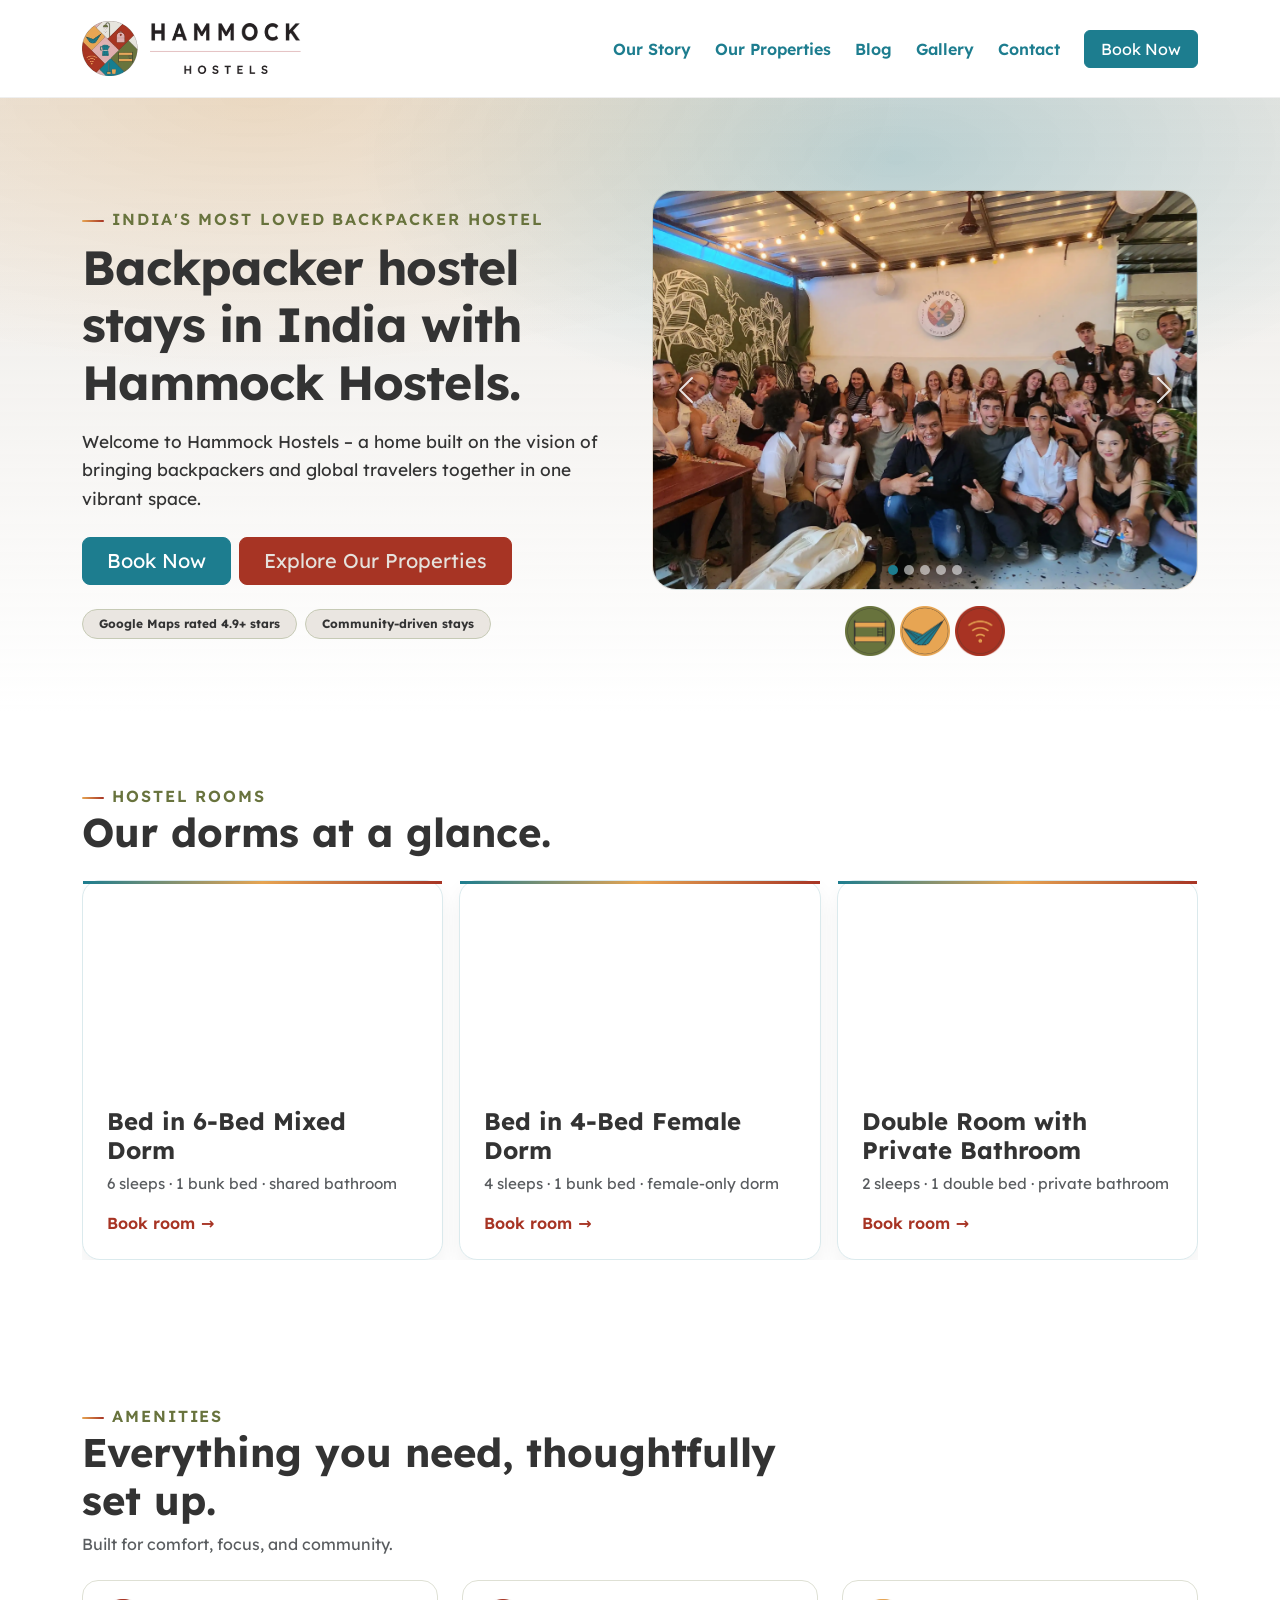
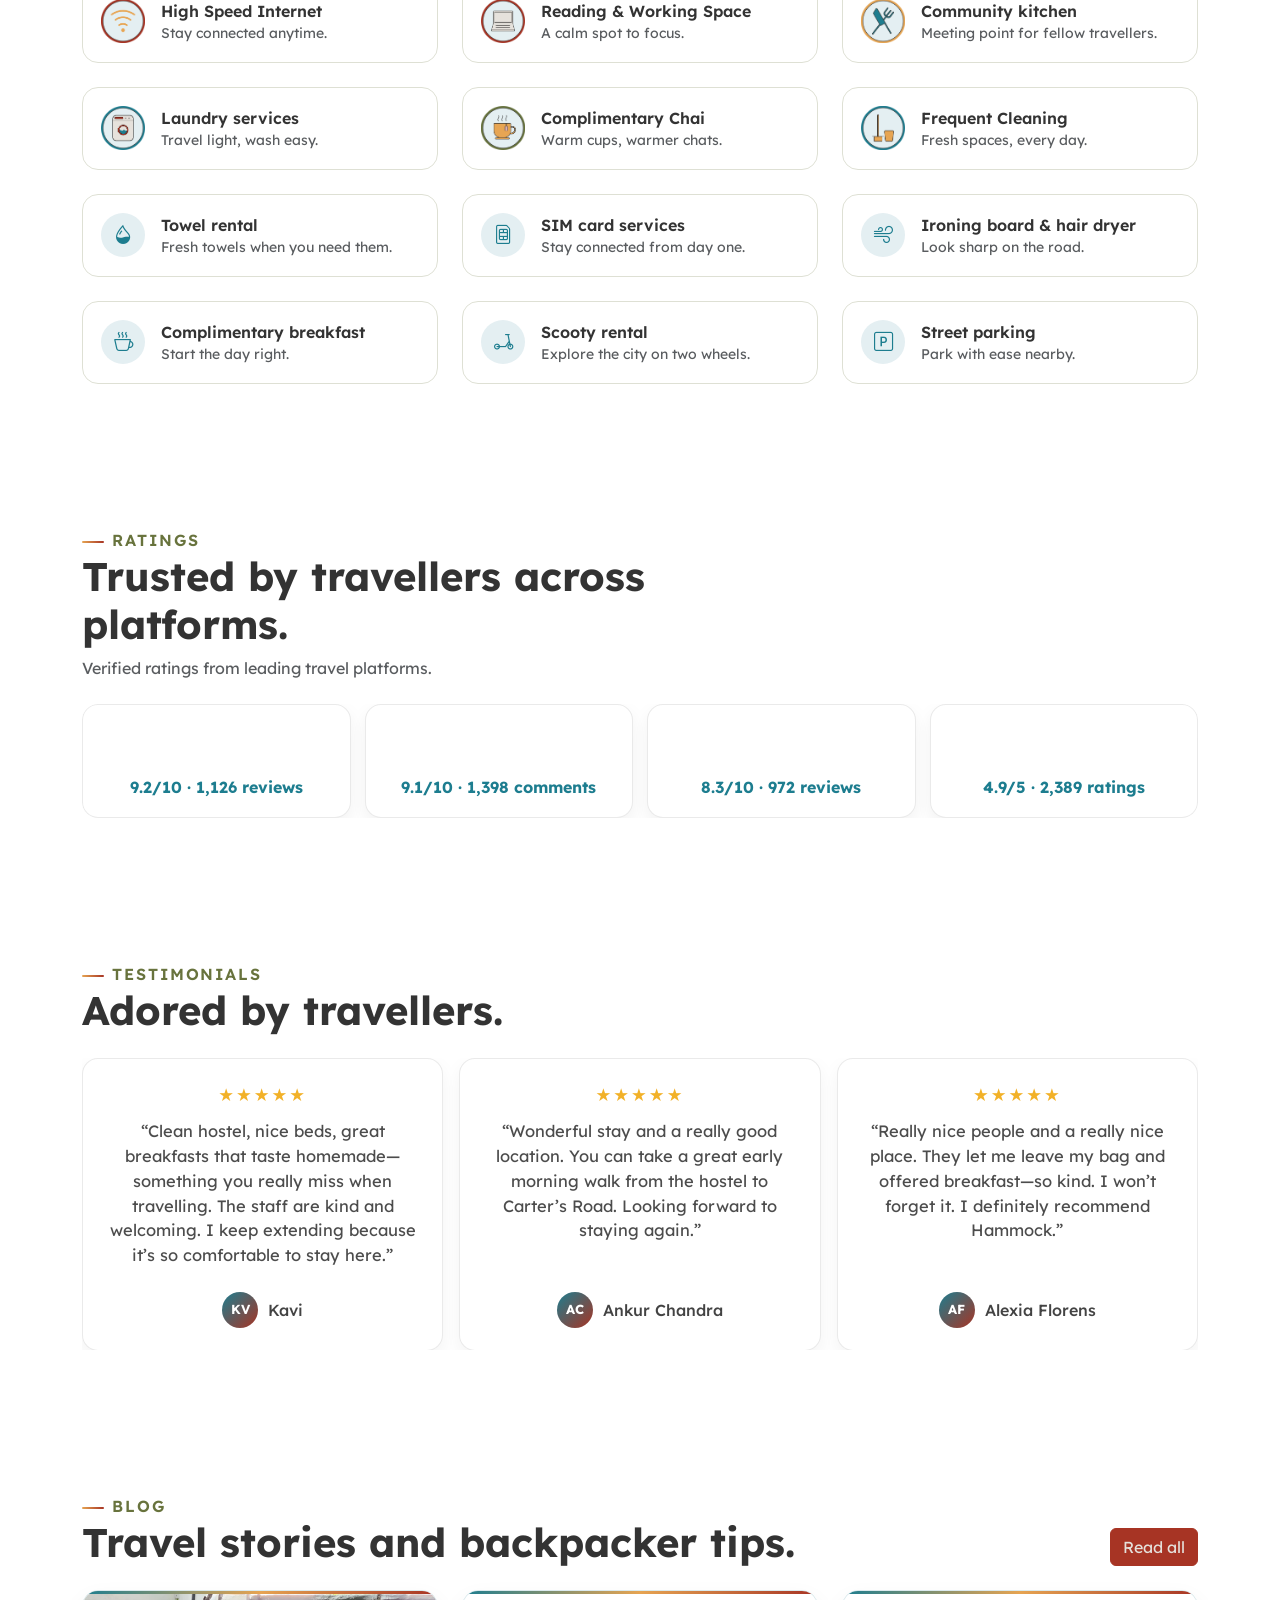
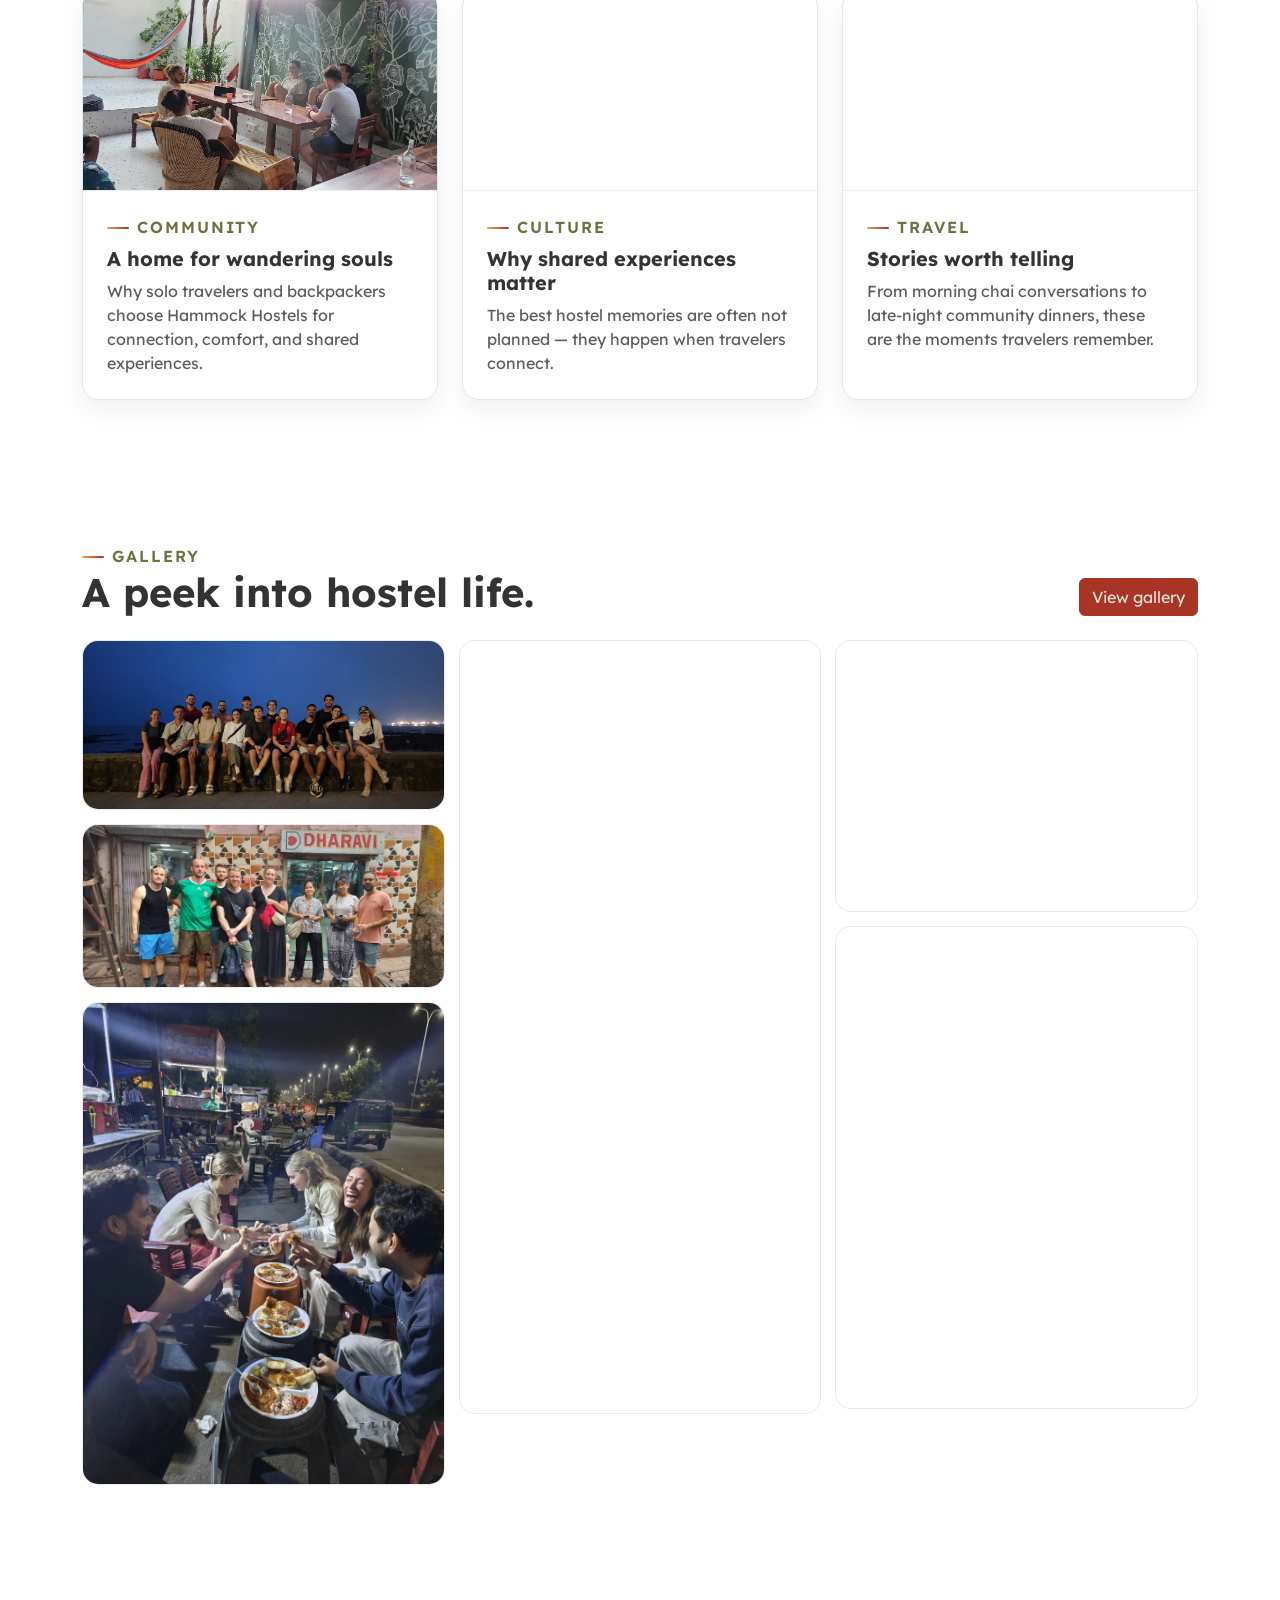
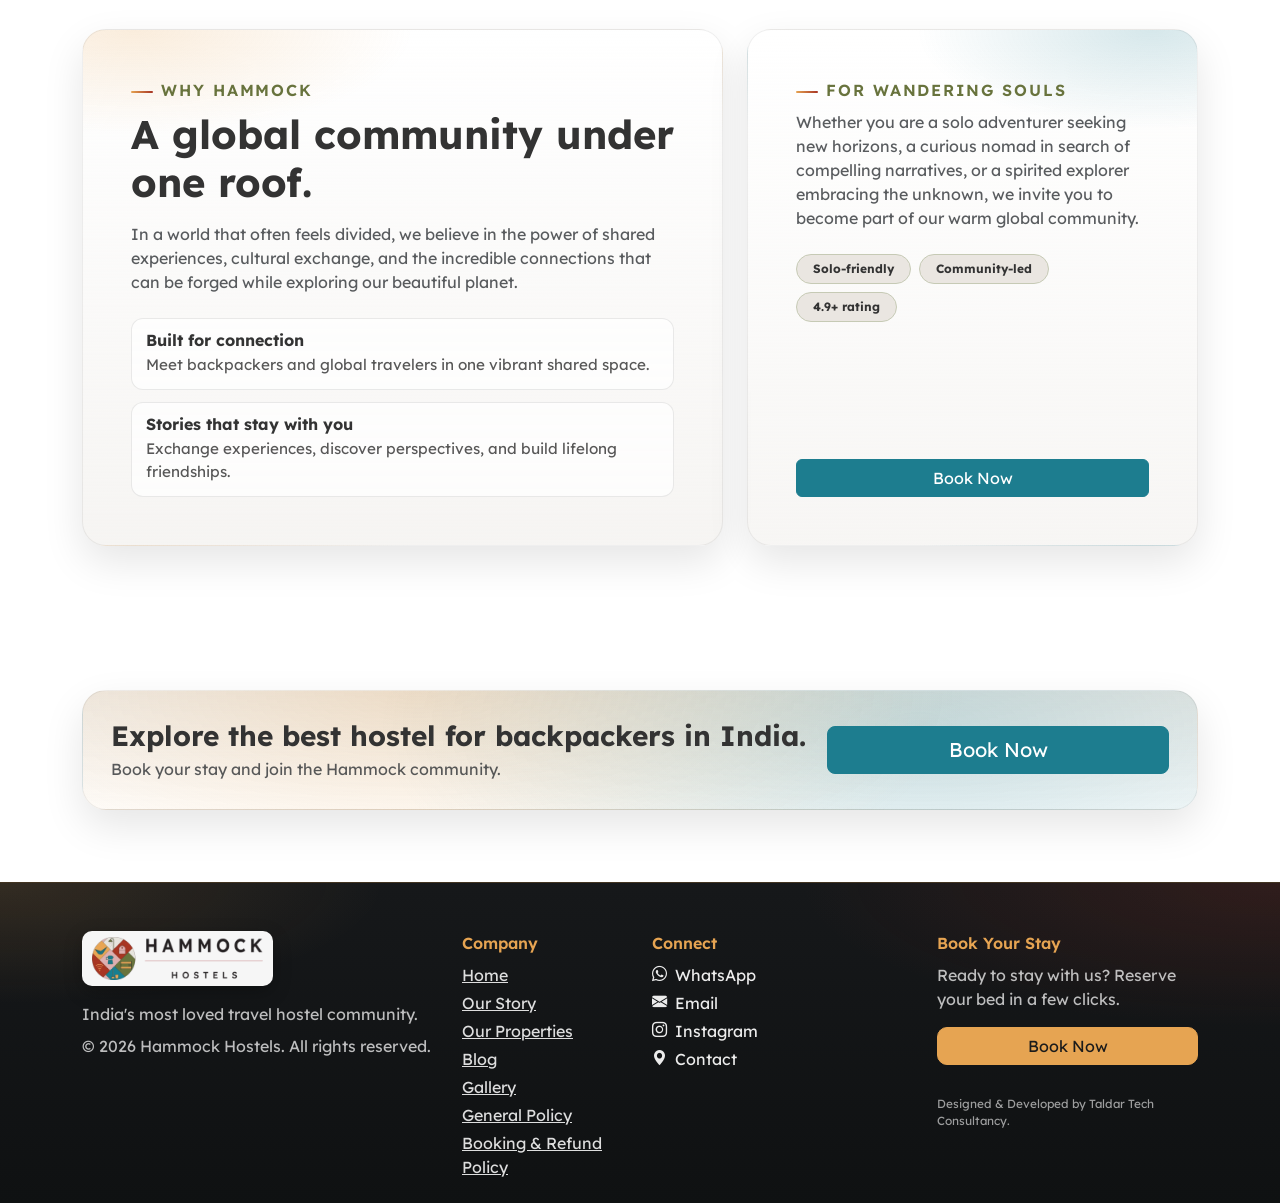
==== commit b71d1fbc: "Reorganize rating items in index.html by removing outdated entries and repositioning MakeMyTrip and " ====
--- a/index.html
+++ b/index.html
@@ -409,37 +409,37 @@
         <div class="rating-slider" data-rating-slider>
           <div class="rating-track">
             <article class="rating-item">
-              <img loading="lazy" decoding="async" src="assets/rating/mmt.png" alt="MakeMyTrip" />
-              <p><strong>4.3/5</strong> · 1,842 reviews</p>
+              <img loading="lazy" decoding="async" src="assets/rating/hw.png" alt="Hostelworld" />
+              <p><strong>9.2/10</strong> · 1,126 reviews</p>
+            </article>
+            <article class="rating-item">
+              <img loading="lazy" decoding="async" src="assets/rating/bookingcom.png" alt="Booking.com" />
+              <p><strong>9.1/10</strong> · 1,398 comments</p>
+            </article>
+            <article class="rating-item">
+              <img loading="lazy" decoding="async" src="assets/rating/agoda.png" alt="Agoda" />
+              <p><strong>8.3/10</strong> · 972 reviews</p>
             </article>
             <article class="rating-item">
               <img loading="lazy" decoding="async" src="assets/rating/google.png" alt="Google" />
               <p><strong>4.9/5</strong> · 2,389 ratings</p>
             </article>
             <article class="rating-item">
-              <img loading="lazy" decoding="async" src="assets/rating/hw.png" alt="Hostelworld" />
-              <p><strong>9.2/10</strong> · 1,126 reviews</p>
+              <img loading="lazy" decoding="async" src="assets/rating/goibibo.png" alt="Goibibo" />
+              <p><strong>4.7/5</strong> · 1,074 ratings</p>
             </article>
             <article class="rating-item">
-              <img loading="lazy" decoding="async" src="assets/rating/bookingcom.png" alt="Booking.com" />
-              <p><strong>9.1/10</strong> · 1,398 comments</p>
-            </article>
-            <article class="rating-item">
-              <img loading="lazy" decoding="async" src="assets/rating/agoda.png" alt="Agoda" />
-              <p><strong>8.3/10</strong> · 972 reviews</p>
-            </article>
-            <article class="rating-item">
+              <img loading="lazy" decoding="async" src="assets/rating/mmt.png" alt="MakeMyTrip" />
+              <p><strong>4.3/5</strong> · 1,842 reviews</p>
+            </article>
+            <!-- <article class="rating-item">
               <img loading="lazy" decoding="async" src="assets/rating/expedia.png" alt="Expedia" />
               <p><strong>9.6/10</strong> · 460 notes</p>
-            </article>
-            <article class="rating-item">
-              <img loading="lazy" decoding="async" src="assets/rating/goibibo.png" alt="Goibibo" />
-              <p><strong>4.7/5</strong> · 1,074 ratings</p>
             </article>
             <article class="rating-item">
               <img loading="lazy" decoding="async" src="assets/rating/tripadvisor.png" alt="Tripadvisor" />
               <p><strong>4.5/5</strong> · 836 reviews</p>
-            </article>
+            </article> -->
           </div>
         </div>
       </div>
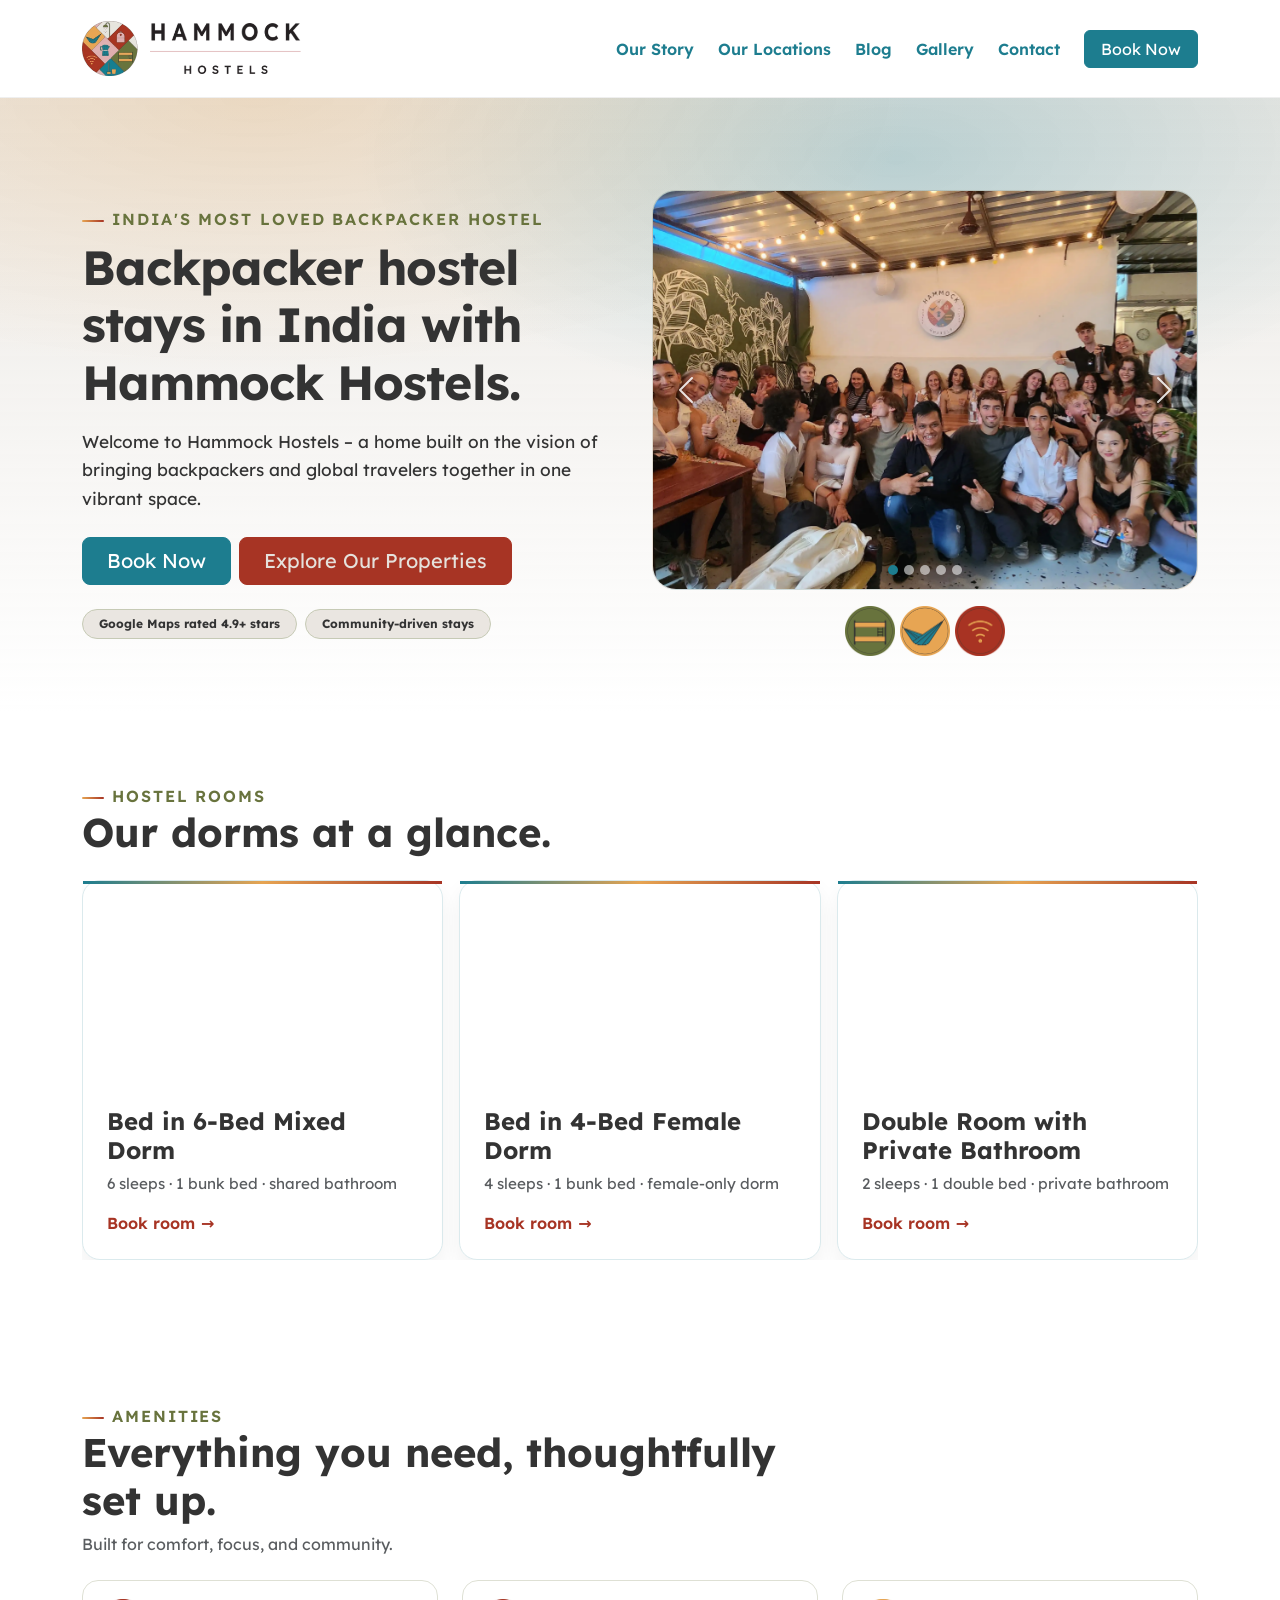
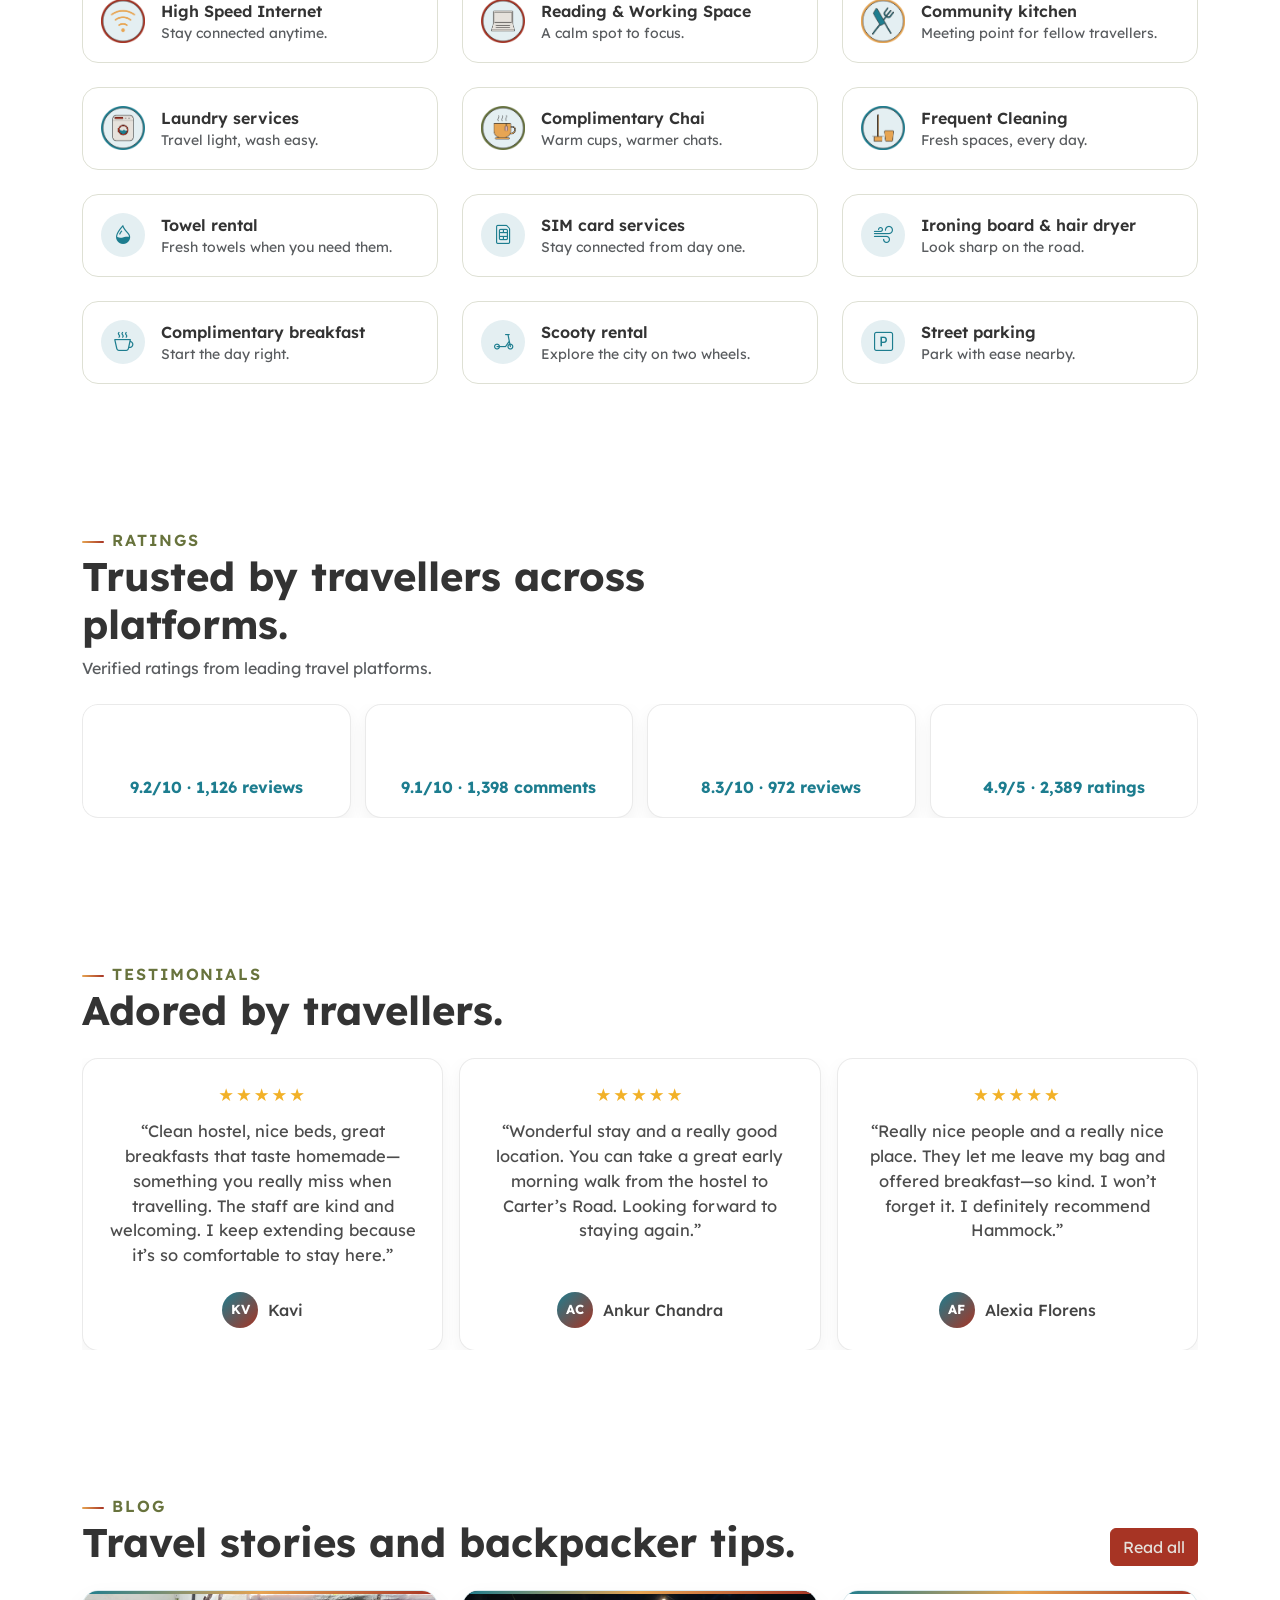
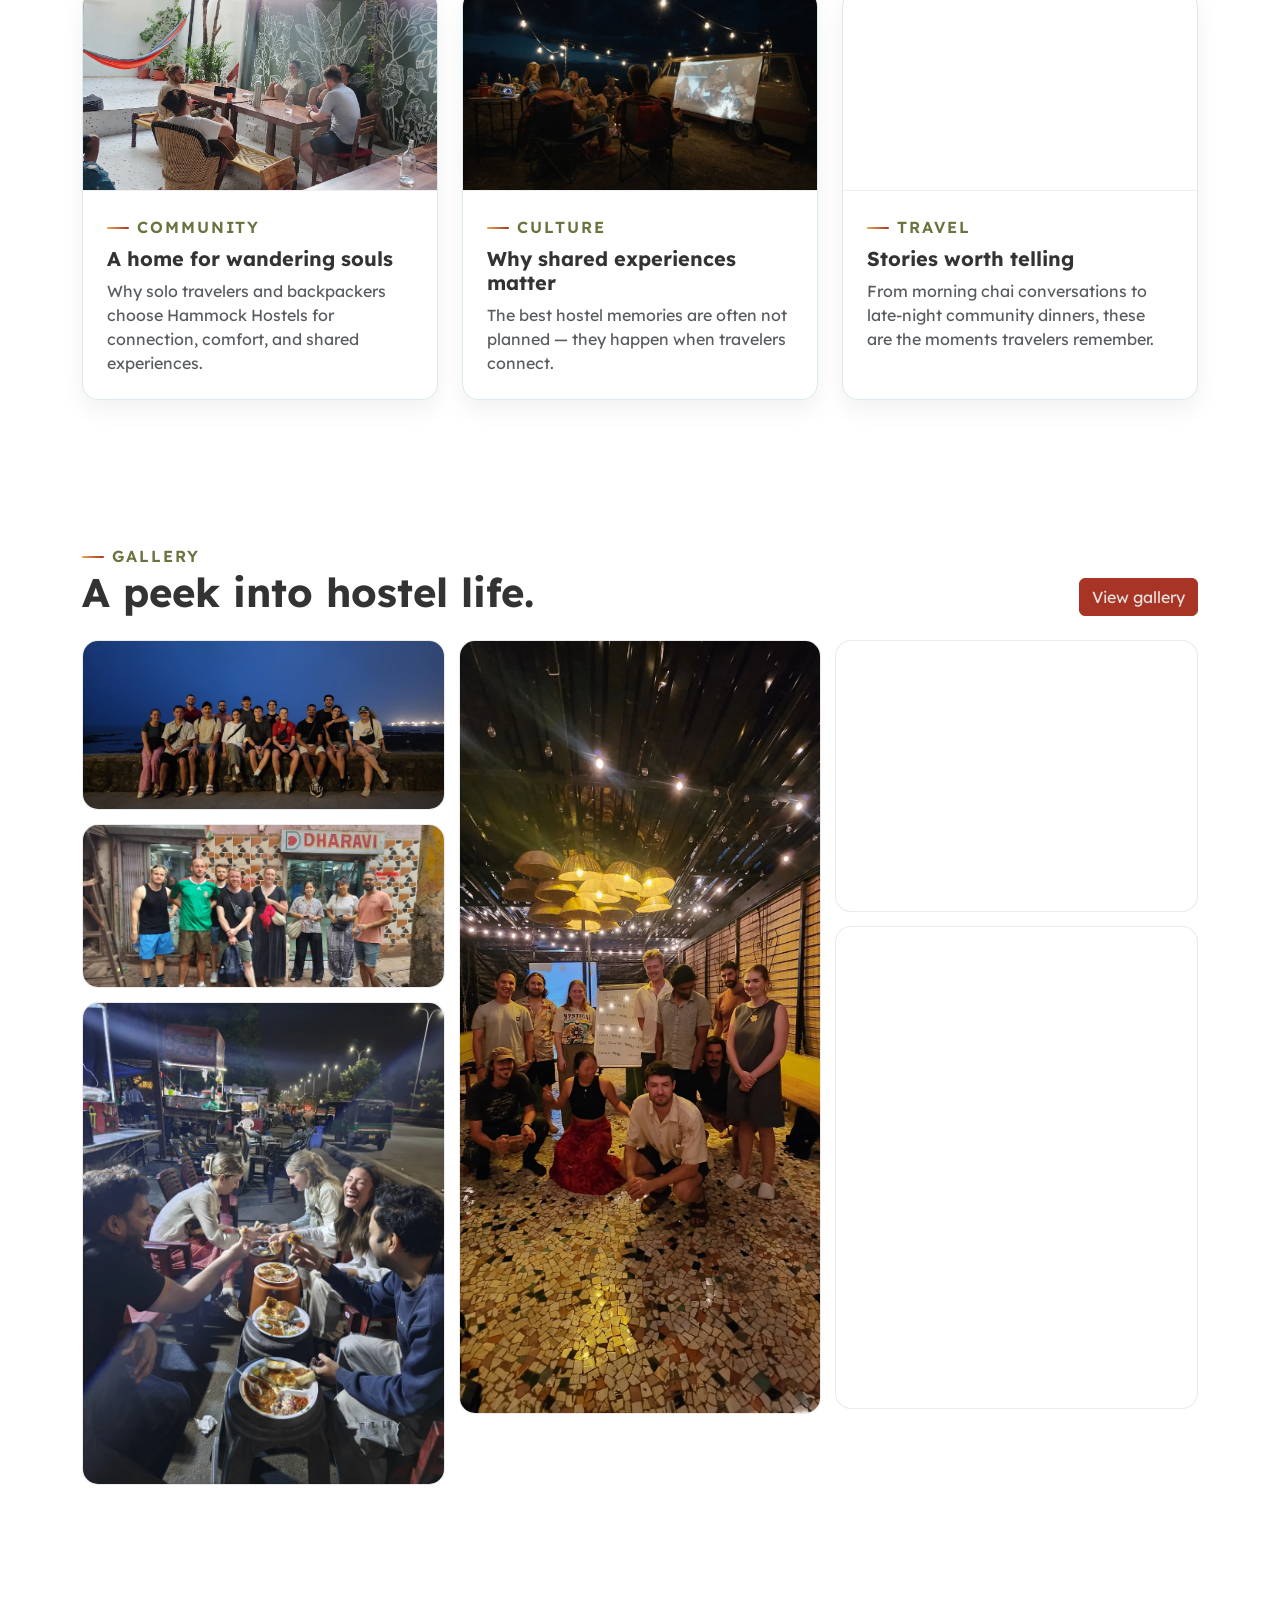
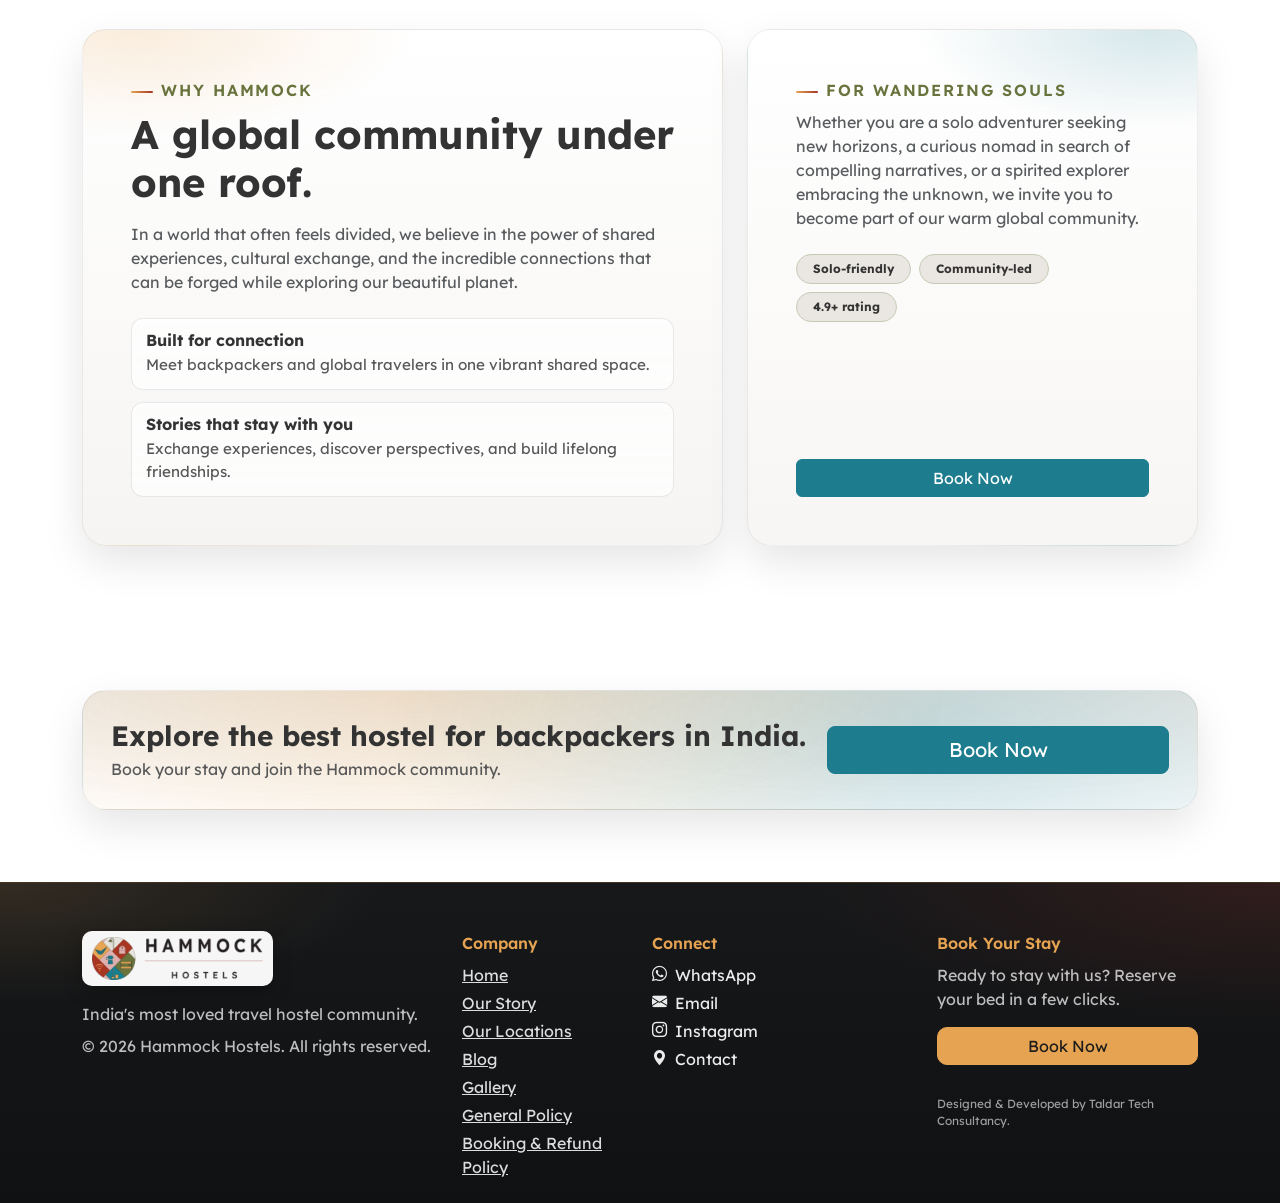
==== commit 32d8a3a5: "Update navigation links across multiple pages to replace "Our Properties" with "Our Locations" for i" ====
--- a/index.html
+++ b/index.html
@@ -39,7 +39,7 @@
         <div id="nav" class="collapse navbar-collapse">
           <ul class="navbar-nav ms-auto align-items-lg-center gap-lg-2">
             <li class="nav-item"><a class="nav-link" data-nav href="about.html">Our Story</a></li>
-            <li class="nav-item"><a class="nav-link" data-nav href="properties.html">Our Properties</a></li>
+            <li class="nav-item"><a class="nav-link" data-nav href="properties.html">Our Locations</a></li>
             <li class="nav-item"><a class="nav-link" data-nav href="blog.html">Blog</a></li>
             <li class="nav-item"><a class="nav-link" data-nav href="gallery.html">Gallery</a></li>
             <li class="nav-item"><a class="nav-link" data-nav href="contact.html">Contact</a></li>
@@ -719,7 +719,7 @@
             <div class="d-grid gap-1">
               <a href="index.html">Home</a>
               <a href="about.html">Our Story</a>
-              <a href="properties.html">Our Properties</a>
+              <a href="properties.html">Our Locations</a>
               <a href="blog.html">Blog</a>
               <a href="gallery.html">Gallery</a>
               <a href="general-policy.html">General Policy</a>
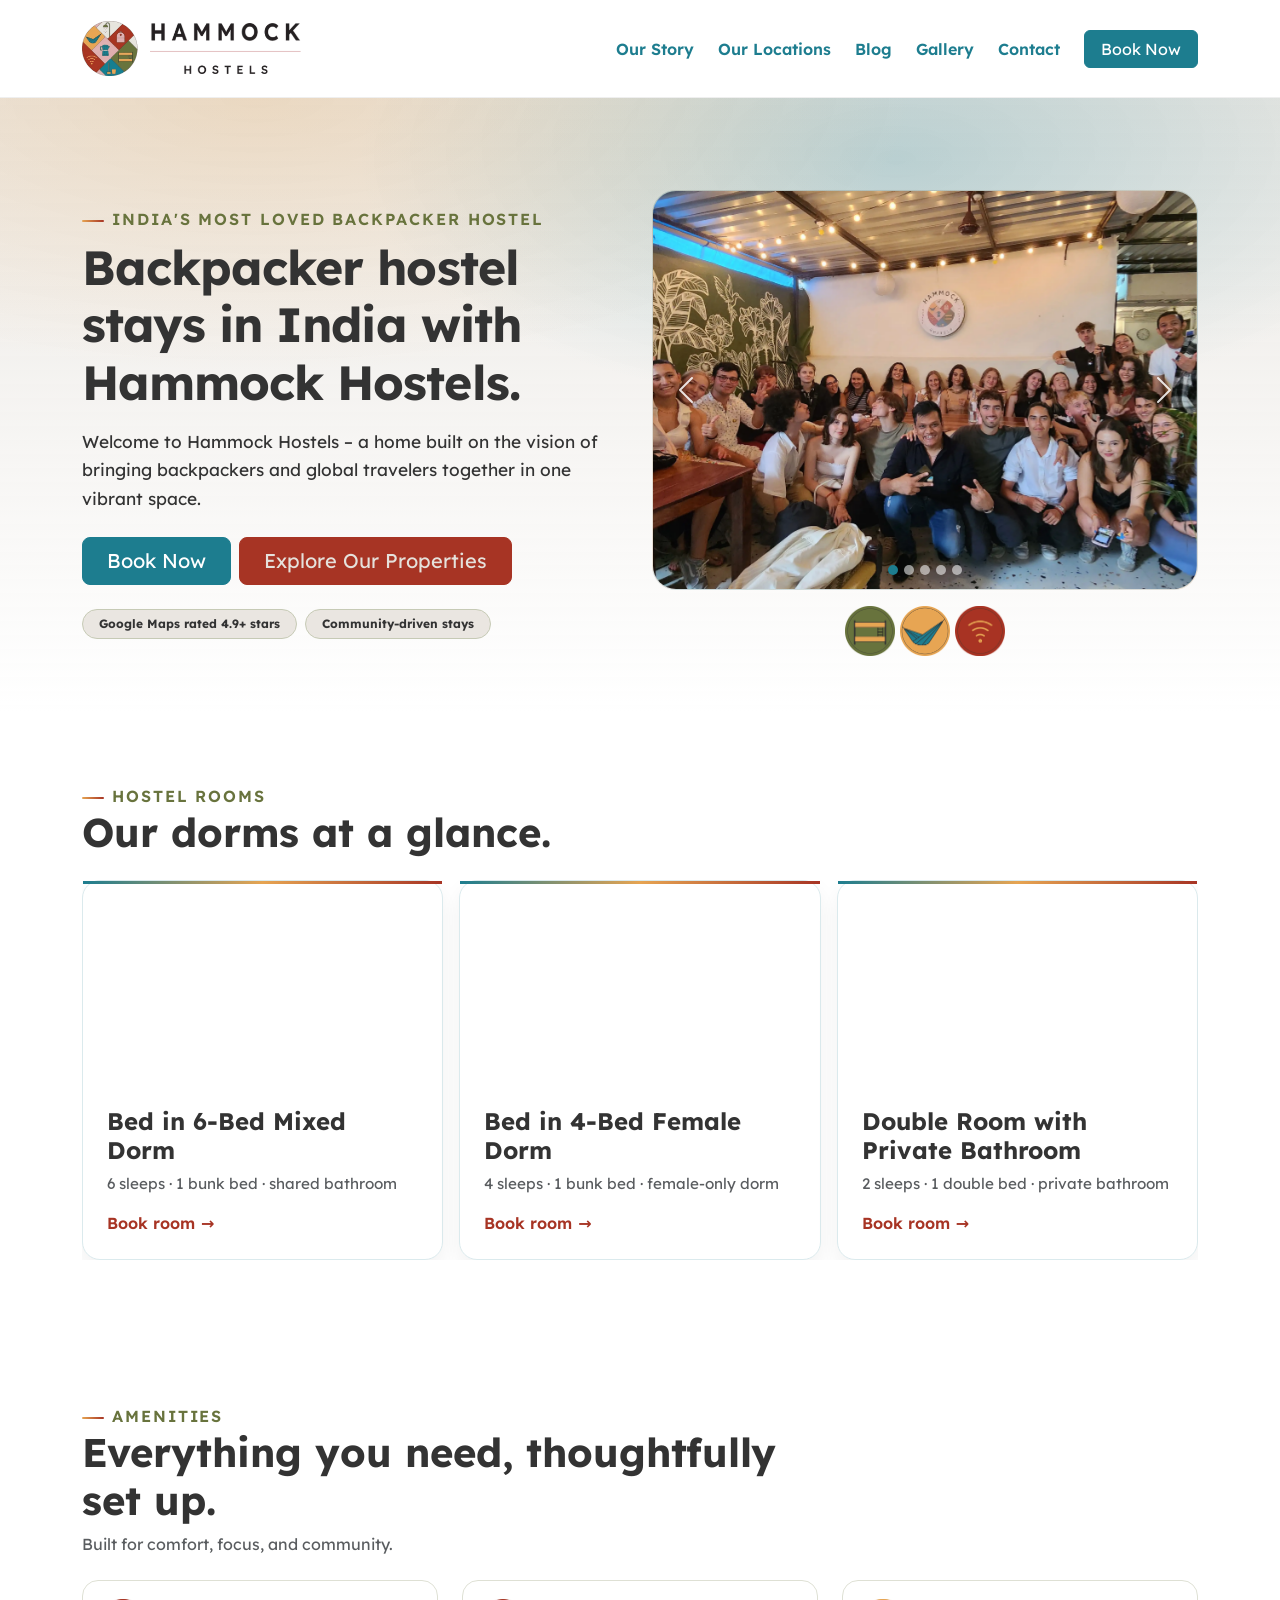
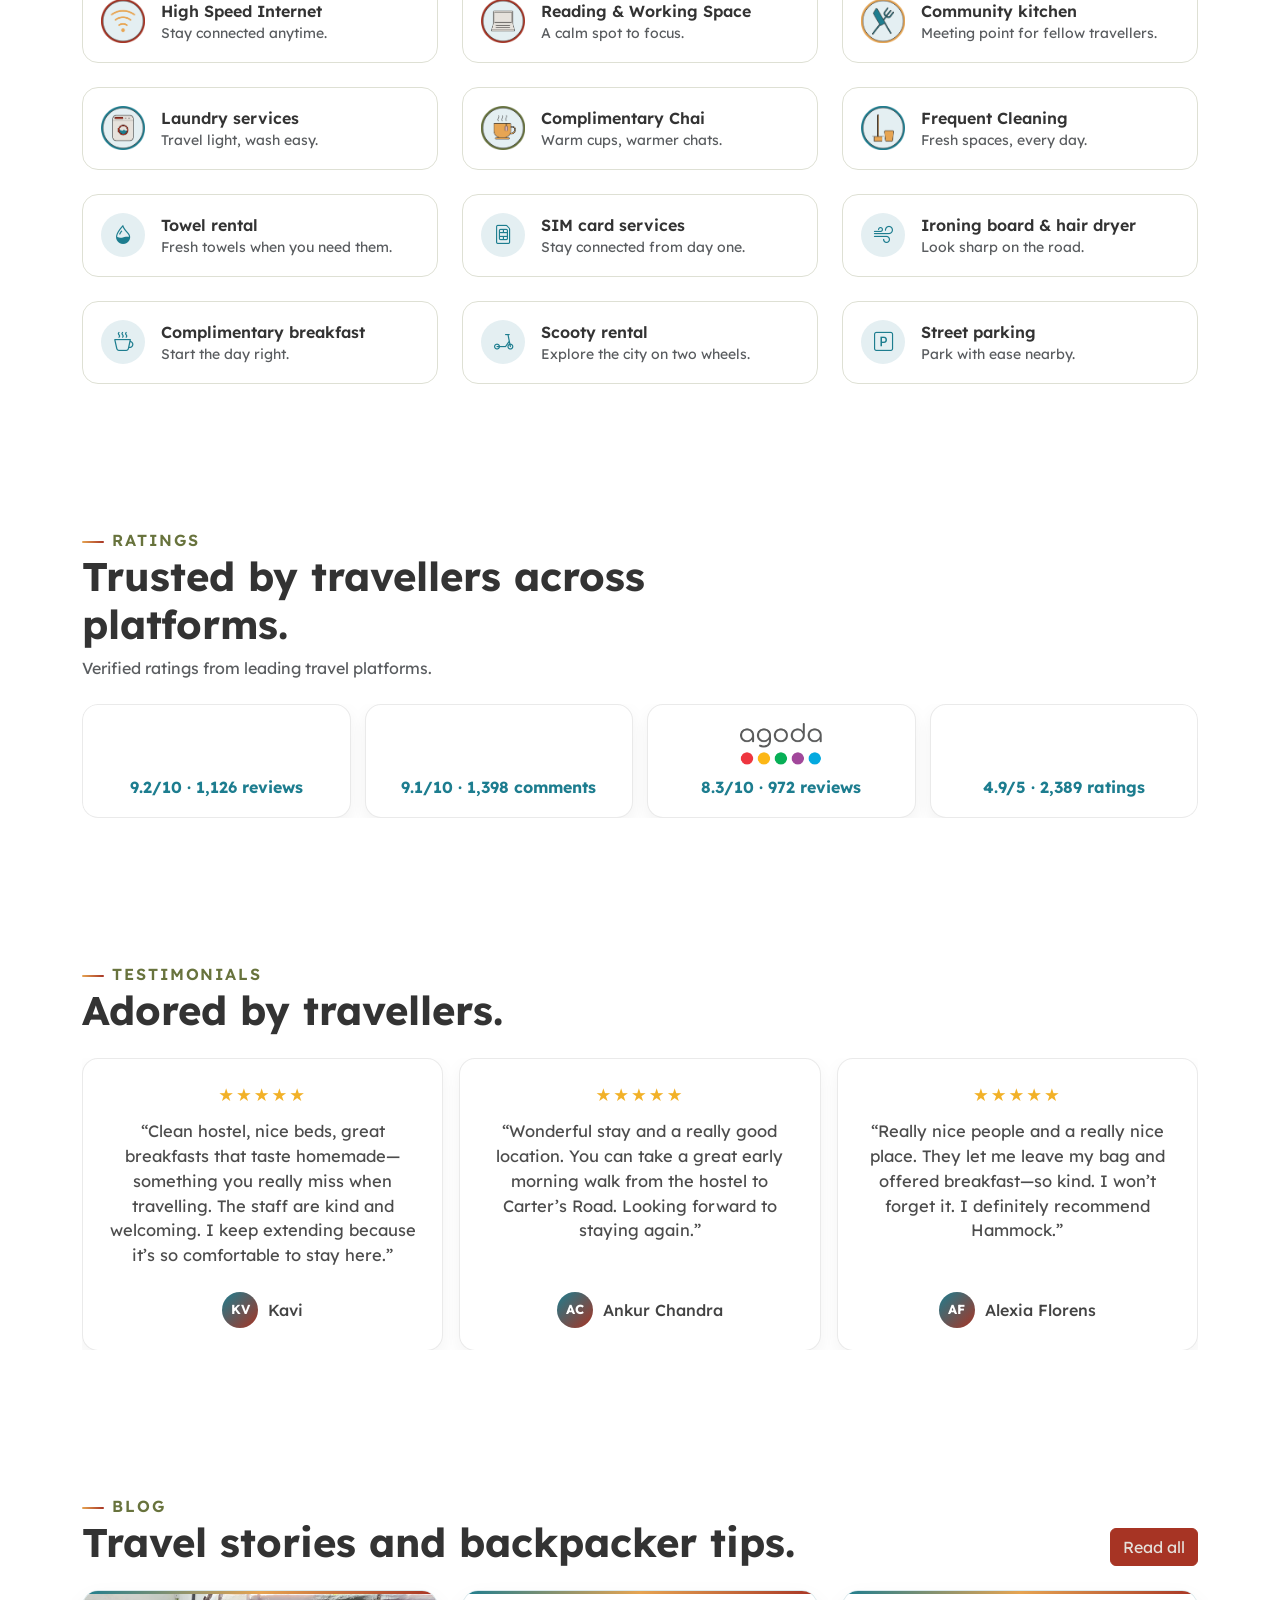
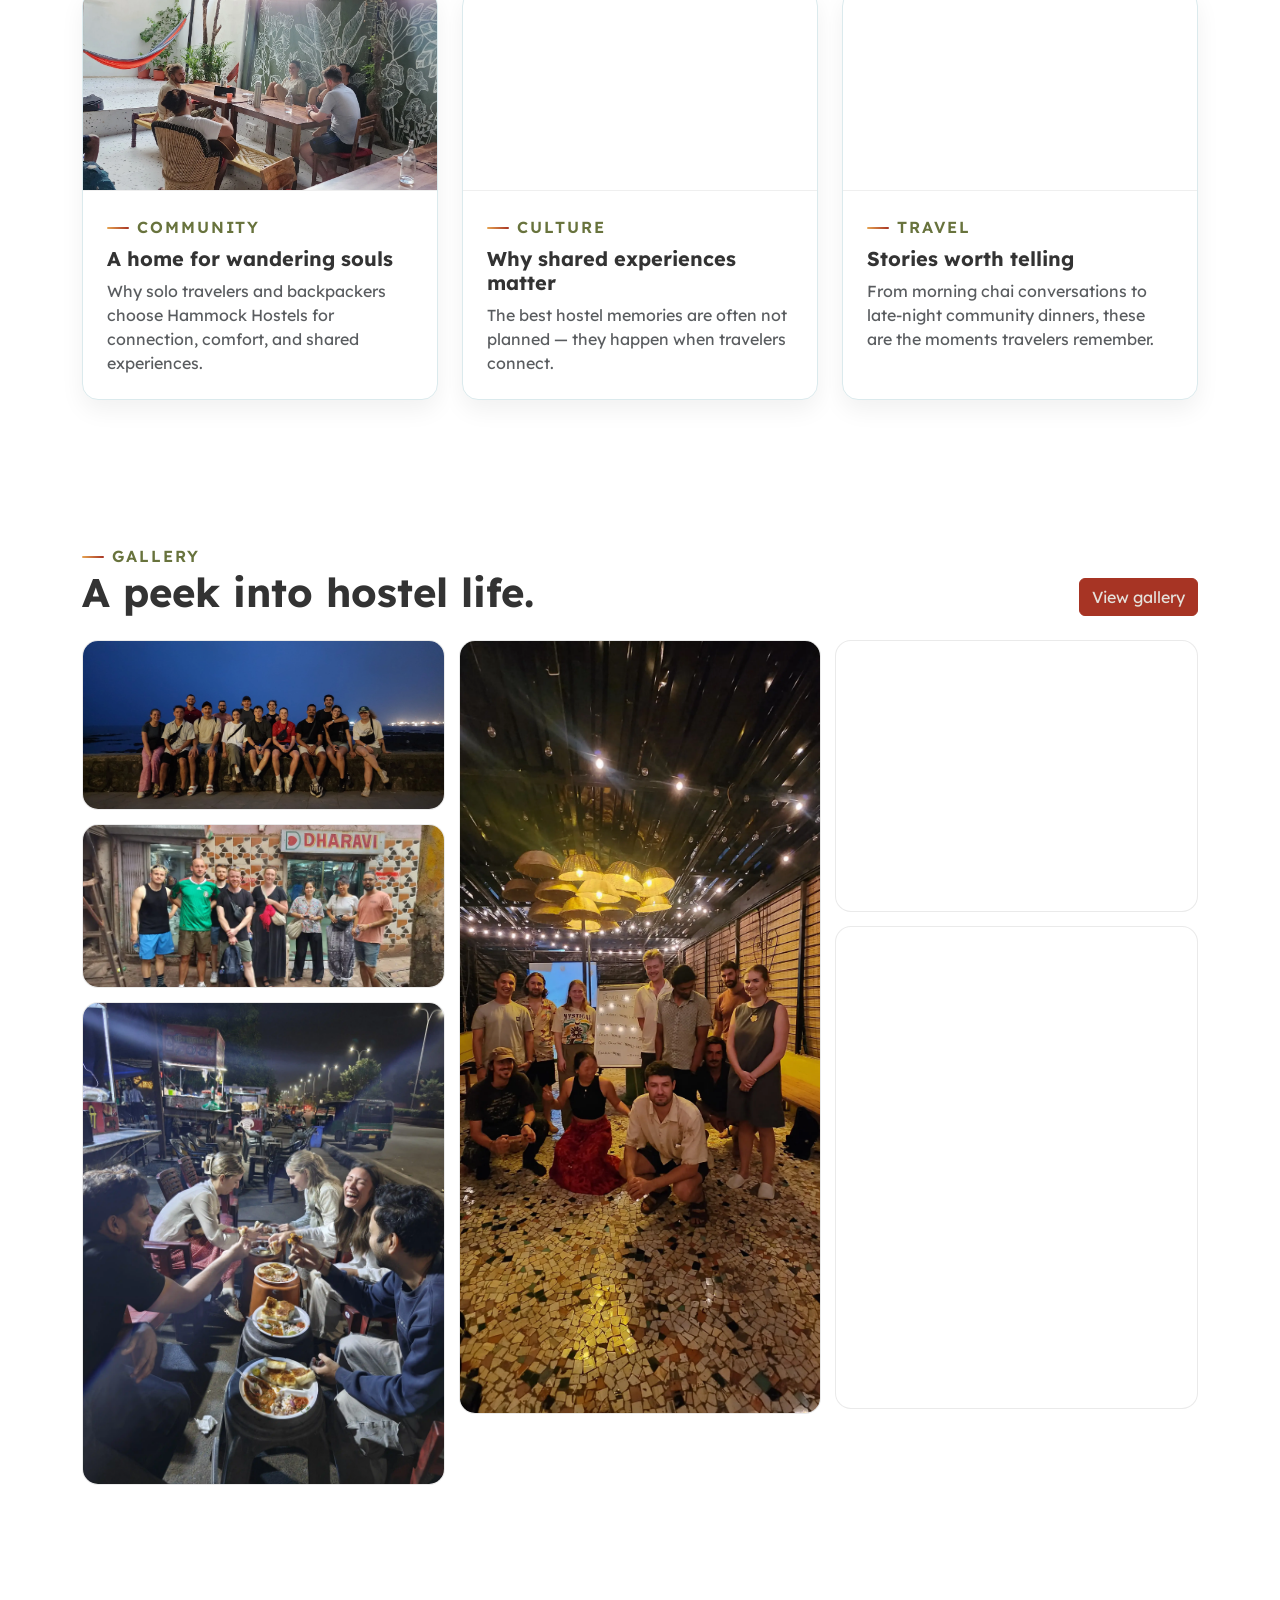
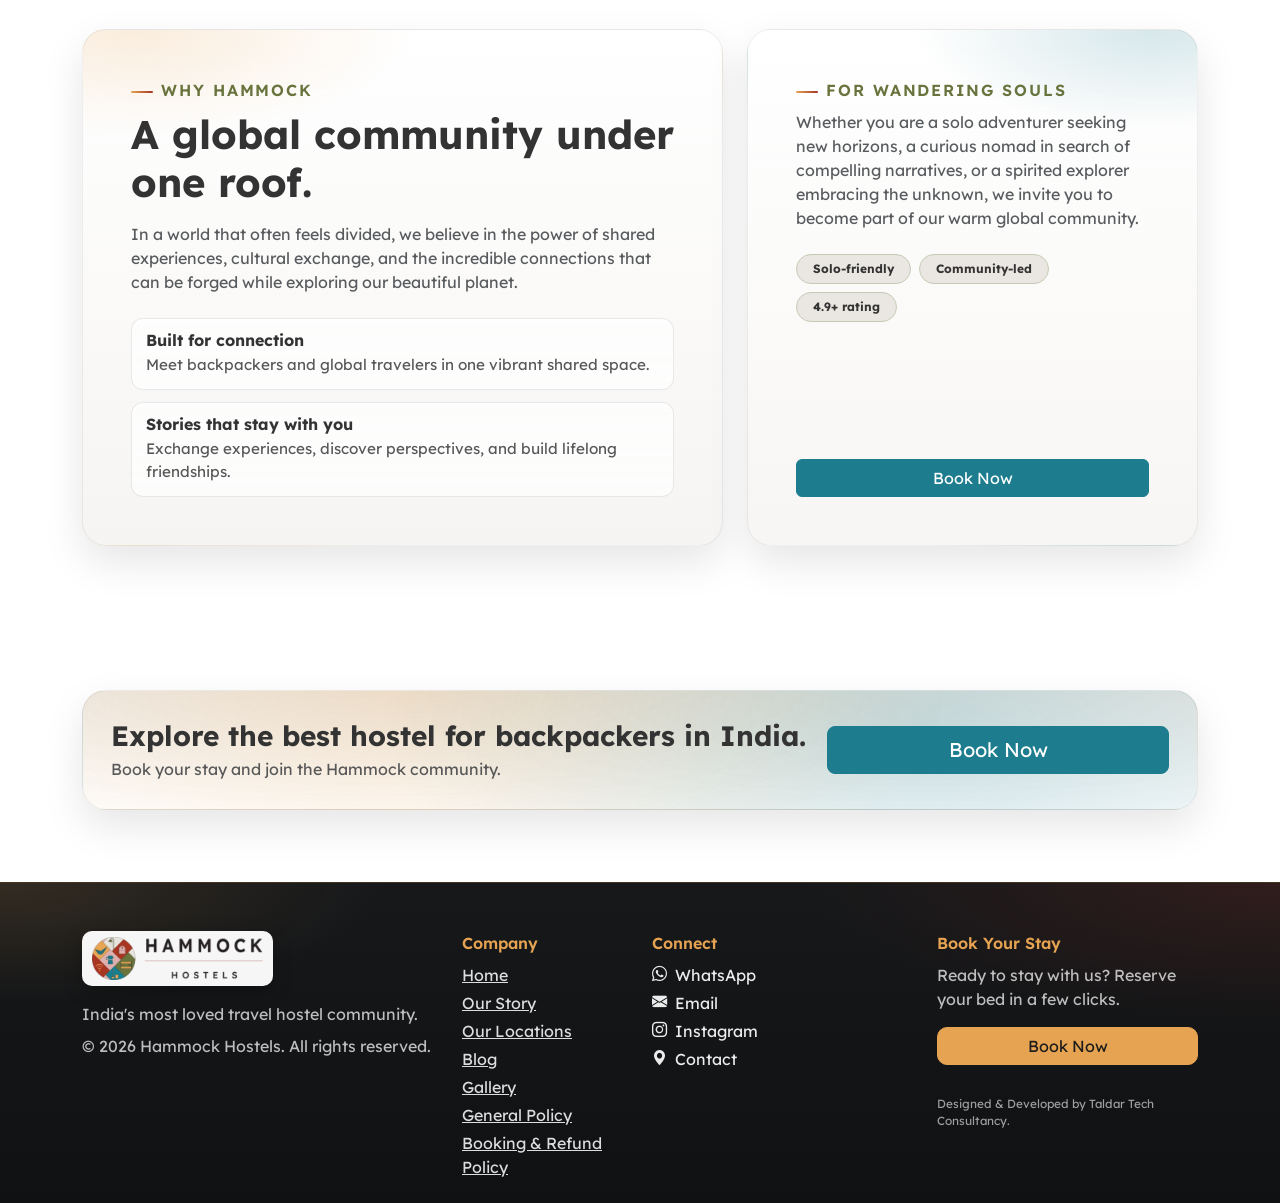
==== commit b7dffcd8: "Refactor amenities section in index.html to improve layout and responsiveness; update style.css with" ====
--- a/index.html
+++ b/index.html
@@ -262,8 +262,8 @@
           <h2 class="h1 fw-bold mb-2">Everything you need, thoughtfully set up.</h2>
           <p class="text-muted mb-0">Built for comfort, focus, and community.</p>
         </div>
-        <div class="row g-3 g-md-4">
-          <div class="col-6 col-lg-4">
+        <div class="row g-3 g-md-4 amenities-grid">
+          <div class="col-12 col-sm-6 col-lg-4">
             <div class="icon-tile">
               <div class="d-flex gap-3">
                 <div class="icon-circle"><img src="assets/icons/wifi.png" alt="" aria-hidden="true" /></div>
@@ -274,7 +274,7 @@
               </div>
             </div>
           </div>
-          <div class="col-6 col-lg-4">
+          <div class="col-12 col-sm-6 col-lg-4">
             <div class="icon-tile">
               <div class="d-flex gap-3">
                 <div class="icon-circle"><img src="assets/icons/laptop.png" alt="" aria-hidden="true" /></div>
@@ -285,7 +285,7 @@
               </div>
             </div>
           </div>
-          <div class="col-6 col-lg-4">
+          <div class="col-12 col-sm-6 col-lg-4">
             <div class="icon-tile">
               <div class="d-flex gap-3">
                 <div class="icon-circle"><img src="assets/icons/kitchen.png" alt="" aria-hidden="true" /></div>
@@ -296,7 +296,7 @@
               </div>
             </div>
           </div>
-          <div class="col-6 col-lg-4">
+          <div class="col-12 col-sm-6 col-lg-4">
             <div class="icon-tile">
               <div class="d-flex gap-3">
                 <div class="icon-circle"><img src="assets/icons/washing.png" alt="" aria-hidden="true" /></div>
@@ -307,7 +307,7 @@
               </div>
             </div>
           </div>
-          <div class="col-6 col-lg-4">
+          <div class="col-12 col-sm-6 col-lg-4">
             <div class="icon-tile">
               <div class="d-flex gap-3">
                 <div class="icon-circle"><img src="assets/icons/tea.png" alt="" aria-hidden="true" /></div>
@@ -318,7 +318,7 @@
               </div>
             </div>
           </div>
-          <div class="col-6 col-lg-4">
+          <div class="col-12 col-sm-6 col-lg-4">
             <div class="icon-tile">
               <div class="d-flex gap-3">
                 <div class="icon-circle"><img src="assets/icons/cleaning.png" alt="" aria-hidden="true" /></div>
@@ -329,7 +329,7 @@
               </div>
             </div>
           </div>
-          <div class="col-6 col-lg-4">
+          <div class="col-12 col-sm-6 col-lg-4">
             <div class="icon-tile">
               <div class="d-flex gap-3">
                 <div class="icon-circle" aria-hidden="true"><i class="bi bi-droplet-half"></i></div>
@@ -340,7 +340,7 @@
               </div>
             </div>
           </div>
-          <div class="col-6 col-lg-4">
+          <div class="col-12 col-sm-6 col-lg-4">
             <div class="icon-tile">
               <div class="d-flex gap-3">
                 <div class="icon-circle" aria-hidden="true"><i class="bi bi-sim"></i></div>
@@ -351,7 +351,7 @@
               </div>
             </div>
           </div>
-          <div class="col-6 col-lg-4">
+          <div class="col-12 col-sm-6 col-lg-4">
             <div class="icon-tile">
               <div class="d-flex gap-3">
                 <div class="icon-circle" aria-hidden="true"><i class="bi bi-wind"></i></div>
@@ -362,7 +362,7 @@
               </div>
             </div>
           </div>
-          <div class="col-6 col-lg-4">
+          <div class="col-12 col-sm-6 col-lg-4">
             <div class="icon-tile">
               <div class="d-flex gap-3">
                 <div class="icon-circle" aria-hidden="true"><i class="bi bi-cup-hot"></i></div>
@@ -373,7 +373,7 @@
               </div>
             </div>
           </div>
-          <div class="col-6 col-lg-4">
+          <div class="col-12 col-sm-6 col-lg-4">
             <div class="icon-tile">
               <div class="d-flex gap-3">
                 <div class="icon-circle" aria-hidden="true"><i class="bi bi-scooter"></i></div>
@@ -384,7 +384,7 @@
               </div>
             </div>
           </div>
-          <div class="col-6 col-lg-4">
+          <div class="col-12 col-sm-6 col-lg-4">
             <div class="icon-tile">
               <div class="d-flex gap-3">
                 <div class="icon-circle" aria-hidden="true"><i class="bi bi-p-square"></i></div>
--- a/assets/css/style.css
+++ b/assets/css/style.css
@@ -692,6 +692,26 @@
 .icon-circle i{
   font-size: 1.2rem;
   line-height: 1;
+}
+
+.amenities-grid .icon-tile .d-flex > div:last-child{
+  min-width: 0;
+}
+
+@media (max-width: 575.98px){
+  .amenities-grid{
+    --bs-gutter-y: 0.75rem;
+  }
+  .amenities-grid .icon-tile{
+    padding: 14px 16px;
+  }
+  .amenities-grid .icon-tile .fw-semibold{
+    font-size: 0.95rem;
+    line-height: 1.35;
+  }
+  .amenities-grid .icon-tile .text-muted.small{
+    line-height: 1.4;
+  }
 }
 
 .cta-band{
